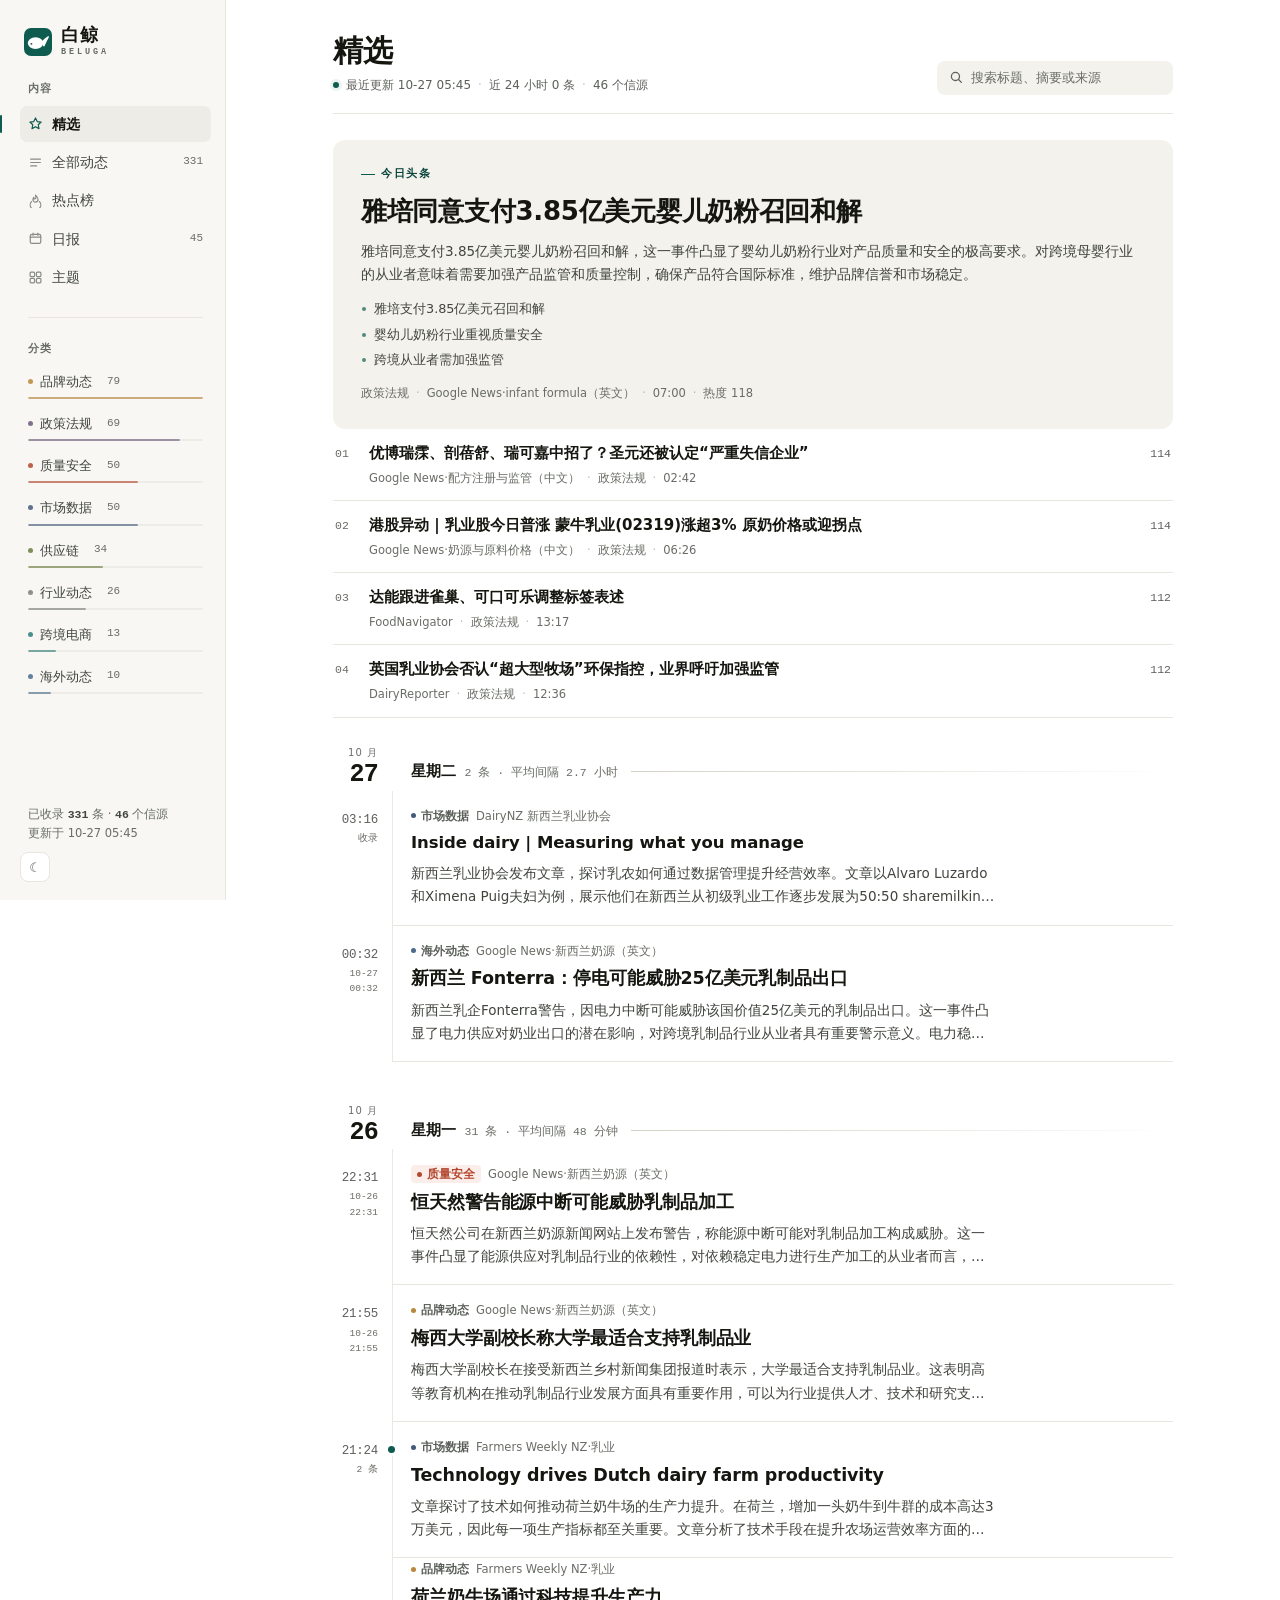
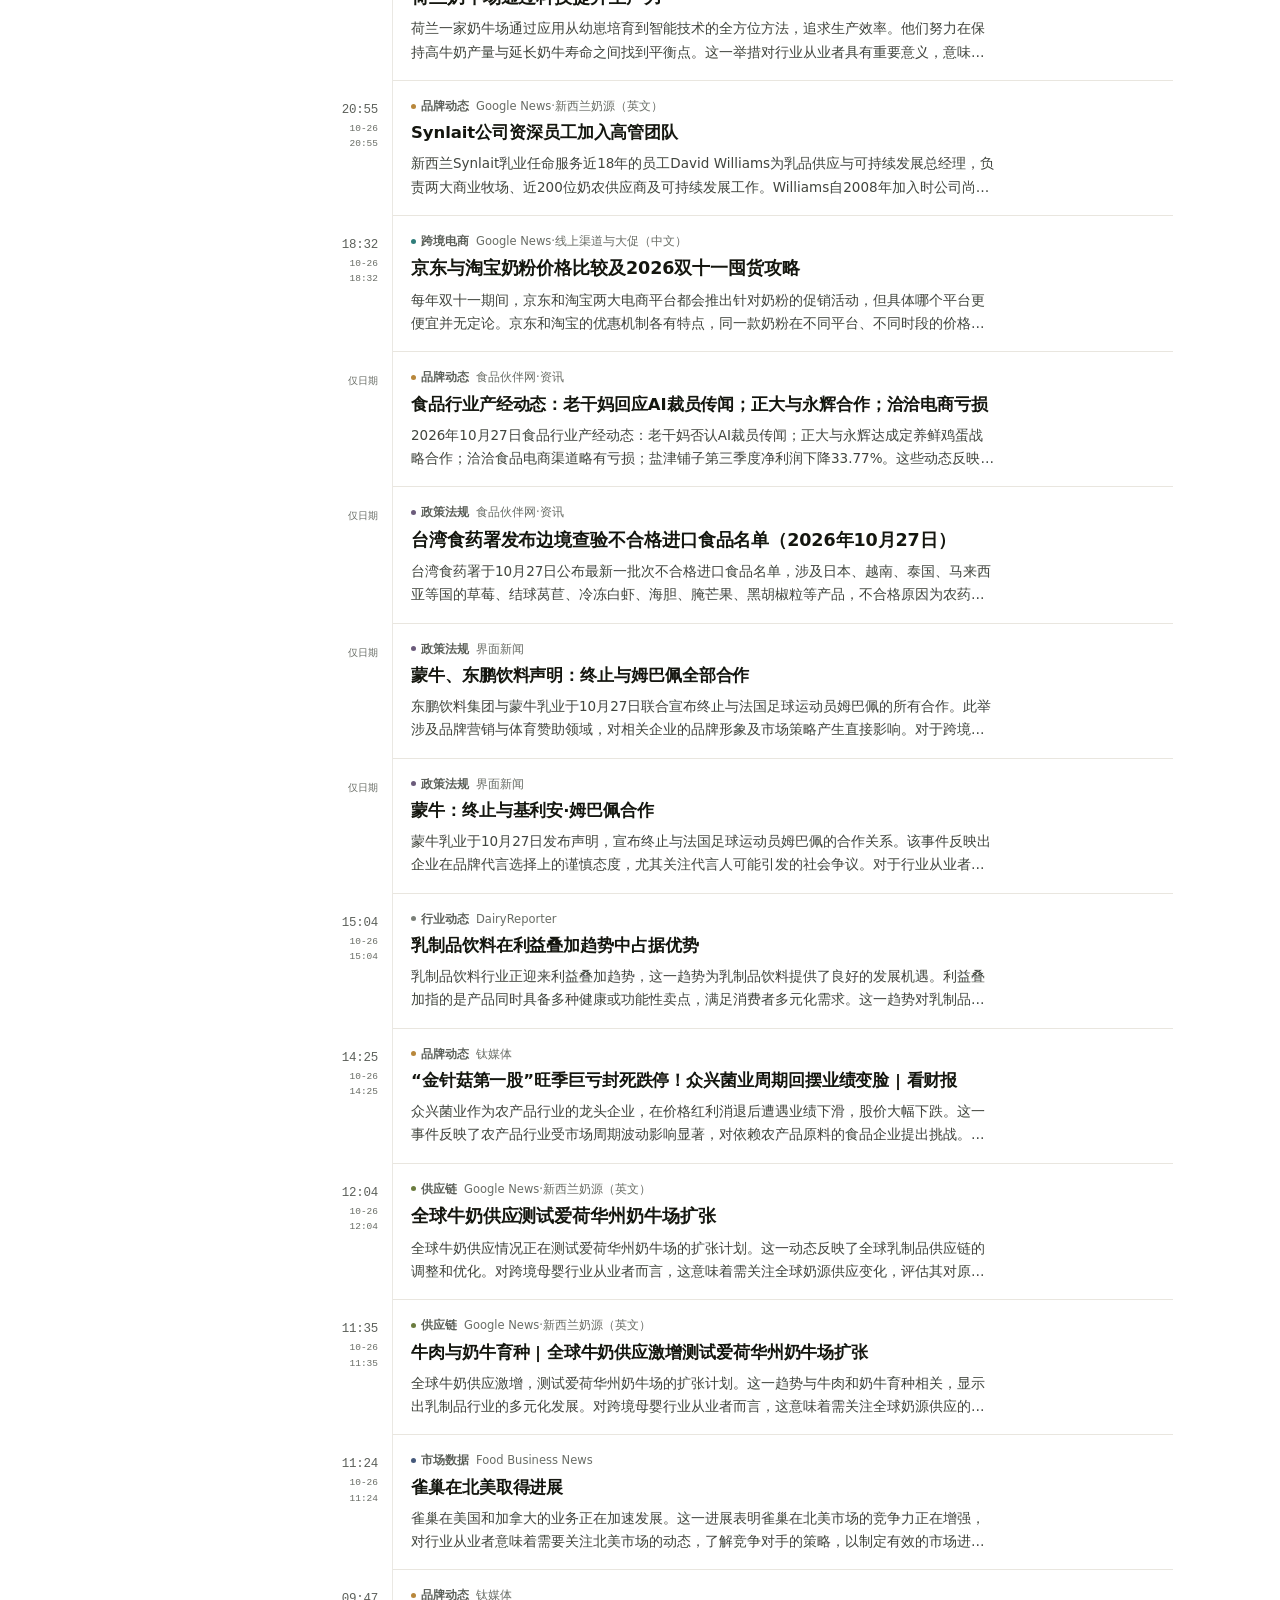
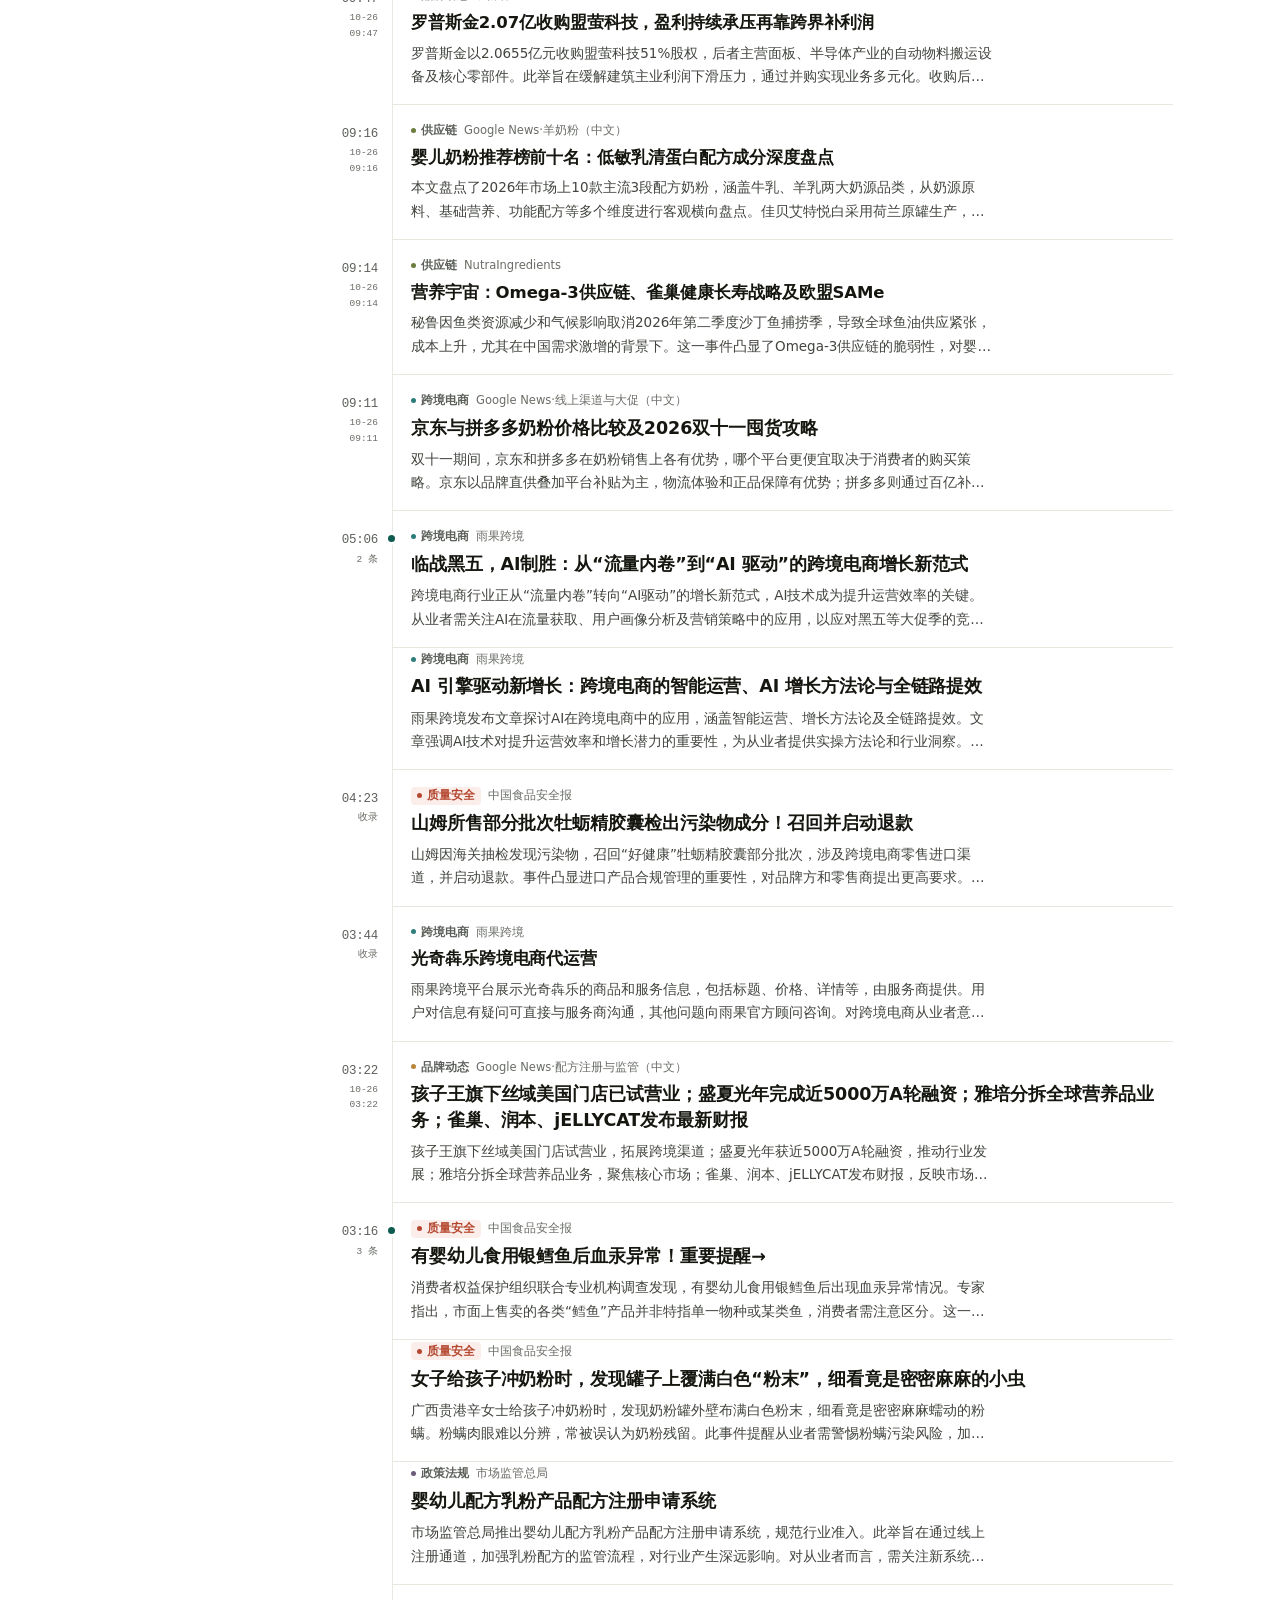
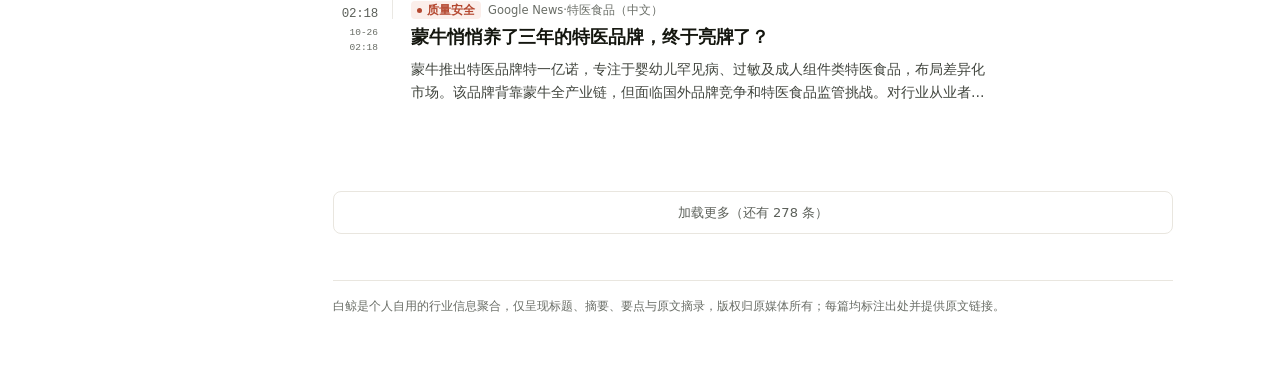
==== index.html @ d3603b11 "手机端搜索框收进右上角一枚放大镜 搜索是低频动作，常驻一整行要占掉首屏 46px。现在默认收起， 点放大镜展开并自动聚焦；再点一次收起，同时清空关键词和筛选结果， 避免"关了搜索框但列表还停在筛选里"" ====
<!DOCTYPE html>
<html lang="zh-CN">
<head>
<meta charset="utf-8">
<meta name="viewport" content="width=device-width, initial-scale=1">
<!-- 个人聚合站，不希望被搜索引擎收录 -->
<meta name="robots" content="noindex, nofollow">
<meta name="color-scheme" content="light dark">
<meta name="description" content="跨境母婴与婴幼儿配方奶粉的行业情报雷达：监管通告、品牌动态、质量召回、供应链与跨境电商政策，每 4 小时自动更新。">
<title>白鲸 · 跨境母婴奶粉情报</title>
<link rel="icon" href="assets/favicon.svg" type="image/svg+xml">
<script>
/* 深色模式必须在样式计算之前定下来。app.js 在 body 末尾才执行，
   放那里会让暗色用户每次刷新都先看一帧白屏。 */
try {
  if (localStorage.getItem("milkradar-theme") === "dark") {
    document.documentElement.dataset.theme = "dark";
  }
} catch (e) {}
</script>
<link rel="stylesheet" href="assets/style.css">
</head>
<body>

<div class="shell">

  <!-- ==================== 左侧竖栏 ==================== -->
  <aside class="rail" id="rail">
    <a class="brand" href="./">
      <img class="mark" src="assets/logo.svg" alt="" width="28" height="28">
      <span class="brand-text">
        <span class="brand-cn">白鲸</span>
        <span class="brand-en">BELUGA</span>
      </span>
      <span class="brand-sub">跨境母婴 · 奶粉情报</span>
    </a>

    <!-- 手机报头右侧的深浅色开关。桌面端靠侧栏底部那个 #theme-btn，
         这个按钮在宽屏下 display:none，只有 ≤860px 才出现。 -->
    <button class="icon-btn theme-float" type="button" data-theme-toggle aria-label="切换深浅色" title="切换深浅色">☾</button>

    <div class="rail-group">
      <div class="rail-label">内容</div>
      <button class="nav-item" type="button" data-view="pick">
        <svg viewBox="0 0 20 20" fill="none" stroke="currentColor" stroke-width="1.6" stroke-linejoin="round"><path d="M10 2.6 12.3 7.4l5.2.66-3.85 3.6.99 5.14L10 14.28l-4.64 2.52.99-5.14L2.5 8.06l5.2-.66Z"/></svg>
        精选
        <span class="n" id="n-pick"></span>
      </button>
      <button class="nav-item" type="button" data-view="all">
        <svg viewBox="0 0 20 20" fill="none" stroke="currentColor" stroke-width="1.6" stroke-linecap="round"><path d="M3.5 5.5h13M3.5 10h13M3.5 14.5h8"/></svg>
        全部动态
        <span class="n" id="n-all"></span>
      </button>
      <button class="nav-item" type="button" data-view="hot">
        <svg viewBox="0 0 20 20" fill="none" stroke="currentColor" stroke-width="1.6" stroke-linecap="round" stroke-linejoin="round"><path d="M10 2.8s3.4 3 3.4 6a3.4 3.4 0 0 1-6.8 0c0-1.2.5-2.2 1.1-3 0 1.4.7 2.2 1.5 2.2.9 0 1.4-.8 1.4-2 0-1.2-.6-2.4-.6-3.2Z"/><path d="M4.6 11.4a7 7 0 1 0 10.8 0"/></svg>
        热点榜
        <span class="n" id="n-hot"></span>
      </button>
      <button class="nav-item" type="button" data-view="daily">
        <svg viewBox="0 0 20 20" fill="none" stroke="currentColor" stroke-width="1.6" stroke-linecap="round" stroke-linejoin="round"><rect x="3" y="4.4" width="14" height="12.2" rx="2.2"/><path d="M3 8.2h14M6.8 2.9v2.9M13.2 2.9v2.9"/></svg>
        日报
        <span class="n" id="n-daily"></span>
      </button>
      <button class="nav-item" type="button" data-view="topics">
        <svg viewBox="0 0 20 20" fill="none" stroke="currentColor" stroke-width="1.6" stroke-linejoin="round"><rect x="2.8" y="2.8" width="6" height="6" rx="1.4"/><rect x="11.2" y="2.8" width="6" height="6" rx="1.4"/><rect x="2.8" y="11.2" width="6" height="6" rx="1.4"/><rect x="11.2" y="11.2" width="6" height="6" rx="1.4"/></svg>
        主题
        <span class="n" id="n-topics"></span>
      </button>
    </div>

    <div class="rail-sep"></div>

    <div class="rail-group">
      <div class="rail-label">分类</div>
      <div class="cat-list" id="cats"></div>
    </div>

    <div class="rail-foot">
      <div class="rail-stat" id="rail-stat"></div>
      <button class="icon-btn" id="theme-btn" type="button" data-theme-toggle aria-label="切换深浅色" title="切换深浅色">☾</button>
    </div>
  </aside>

  <!-- ==================== 内容区 ==================== -->
  <main class="main">
    <div class="inner">

      <!-- 第一层 · 状态：这一屏是什么时候的、有多少东西 -->
      <header class="hd">
        <div class="hd-main">
          <h1 class="h1" id="page-title">精选</h1>
          <p class="hd-s" id="live"></p>
        </div>
        <label class="searchbox">
          <svg viewBox="0 0 20 20" fill="none" stroke="currentColor" stroke-width="1.7" aria-hidden="true">
            <circle cx="8.6" cy="8.6" r="5.4"/><path d="M12.7 12.7 16.5 16.5" stroke-linecap="round"/>
          </svg>
          <input id="search" type="search" placeholder="搜索标题、摘要或来源" autocomplete="off" spellcheck="false" aria-label="搜索资讯">
        </label>
        <!-- 手机上搜索框默认收起，藏在这枚按钮后面：搜索是低频动作，
             常驻一整行会白白吃掉首屏四十多像素 -->
        <button class="search-mini" type="button" id="search-mini" aria-label="搜索" aria-expanded="false">
          <svg viewBox="0 0 20 20" fill="none" stroke="currentColor" stroke-width="1.7" aria-hidden="true">
            <circle cx="8.6" cy="8.6" r="5.4"/><path d="M12.7 12.7 16.5 16.5" stroke-linecap="round"/>
          </svg>
        </button>
      </header>

      <!-- 第二层 · 判断：一个头条 + 四条要闻（仅精选页） -->
      <div class="board" id="board" hidden></div>

      <!-- 第三层 · 记录：时间脊 + 条目 -->
      <div id="view" aria-live="polite"></div>

      <p id="status" class="status">正在读取数据…</p>
      <button id="more-btn" class="more-btn" type="button" hidden>加载更多</button>

      <footer class="site-footer">
        <p>白鲸是个人自用的行业信息聚合，仅呈现标题、摘要、要点与原文摘录，版权归原媒体所有；每篇均标注出处并提供原文链接。</p>
      </footer>

    </div>
  </main>
</div>

<script src="assets/feed-data.js"></script>
<script src="assets/app.js"></script>
</body>
</html>
---- assets/style.css ----
/* ============================================================
   白鲸 · BELUGA
   ------------------------------------------------------------
   版式：左侧固定竖栏 + 右侧内容区。内容区自上而下三层——
     状态层（更新时间 / 今日条数 / 信源）
     判断层（一个头条 + 四条要闻，仅精选页）
     记录层（时间脊 + 条目）
   取向：白纸底、无卡片边框、靠留白与字阶做层级，不用阴影堆装饰。
   时间不是装饰，是骨架：左侧 60px 是页边注（日期数字挂在上面，
   每条的时刻挂在每一行），轴心线只提示顺序，同一分钟涌进多条时
   才点一个实心节点——那个点是"事件"，不是圆点阵。
   ============================================================ */

:root {
  --bg: #ffffff;
  --rail: #f8f7f4;
  --surface: #ffffff;
  --surface-2: #f4f2ed;
  --surface-3: #eeece6;
  --ink: #14160f;
  --ink-2: #41453e;
  /* 次级文字也要过 WCAG AA 4.5:1。原来 --muted #83877f 在纸底上只有 3.27、
     --faint #a8aca4 只有 2.06，摘要和时间戳看着"发虚"，是真实的读不清，
     不只是审美问题。这里压深一档，最低 4.72（--faint 在 --surface-2 上）。 */
  --muted: #5c605a;   /* 5.73 : 1 on #f4f2ed */
  --faint: #696d66;   /* 4.72 : 1 on #f4f2ed */
  --line: #e9e6df;
  --line-strong: #d5d1c7;
  --accent: #0e5b4f;
  --accent-ink: #0a463d;
  --accent-soft: #eaf3f0;
  --flag: #b4472f;
  --flag-soft: #fbeeea;
  /* 主题插画的纸底色（与 assets/topic/*.svg 的底色一致），contain 留白靠它衔接 */
  --paper-figure: #f1e8db;

  /* 分类色板：同一明度、同一饱和度区间，逐个看有区分，铺开看是一套。
     用法是「圆点 + 极淡底」，不拿来做大面积填充，否则页面就花了。 */
  --c-brand: #b8873b;      /* 品牌动态 · 琥珀 */
  --c-market: #45597b;     /* 市场数据 · 靛蓝 */
  --c-safety: #b4472f;     /* 质量安全 · 砖红 */
  --c-supply: #6b7c3f;     /* 供应链 · 橄榄 */
  --c-cross: #2f7d7a;      /* 跨境电商 · 青瓷 */
  --c-policy: #6b5b7b;     /* 政策法规 · 紫灰 */
  --c-global: #4a6b8a;     /* 海外动态 · 蓝灰 */
  --c-industry: #7a7f78;   /* 行业动态 · 麻灰 */
  --gold: #b8873b;

  --radius: 12px;
  --radius-sm: 8px;
  --rail-w: 226px;
  /* 840 不是随手挑的：中文摘要 13.5px 时一行约 40 字，超过 40 字眼睛开始漂。
     902px 让每行到了 55 字，读三行就想跳。 */
  --content-w: 840px;
  /* 左侧页边注宽度。日期数字、时刻、轴心线都挂在这一栏里 */
  --gutter: 60px;
  --shadow-sm: 0 1px 2px rgba(20, 22, 15, .05);
  --shadow: 0 1px 2px rgba(20, 22, 15, .05), 0 10px 28px -20px rgba(20, 22, 15, .28);

  --font: "PingFang SC", "Hiragino Sans GB", "Noto Sans SC", "Source Han Sans SC",
    "Microsoft YaHei UI", "Microsoft YaHei", system-ui, -apple-system, "Segoe UI", sans-serif;
  --font-num: ui-monospace, "SF Mono", "JetBrains Mono", Menlo, Consolas, monospace;
}

[data-theme="dark"] {
  --bg: #111413;
  --rail: #141716;
  --surface: #191d1b;
  --surface-2: #1d2220;
  --surface-3: #262b29;
  --ink: #eceee9;
  --ink-2: #c2c6bf;
  --muted: #a3a89f;   /* 7.30 : 1 on #111413，暗底上要更亮才读得清 */
  --faint: #8b908a;   /* 5.44 : 1 on #111413 */
  --line: #2c322f;
  --line-strong: #3f4642;
  --accent: #4fd1b8;
  --accent-ink: #6fe0c9;
  --accent-soft: #16302c;
  --flag: #e0705a;
  --flag-soft: #2e1e1a;
  /* 暗色下统一提亮一档，保持同样的色相识别度 */
  --c-brand: #d9a75f;
  --c-market: #8fa3c2;
  --c-safety: #e0705a;
  --c-supply: #a3b46b;
  --c-cross: #5fb8b2;
  --c-policy: #a294b5;
  --c-global: #7f9cbb;
  --c-industry: #9aa098;
  --gold: #d9a75f;
  --shadow-sm: 0 1px 2px rgba(0, 0, 0, .5);
  --shadow: 0 1px 2px rgba(0, 0, 0, .5), 0 12px 32px -22px rgba(0, 0, 0, .9);
}

* { box-sizing: border-box; }
html { -webkit-text-size-adjust: 100%; scroll-behavior: smooth; }

body {
  margin: 0;
  background: var(--bg);
  color: var(--ink);
  font-family: var(--font);
  font-size: 14px;
  line-height: 1.62;
  -webkit-font-smoothing: antialiased;
}

a { color: inherit; text-decoration: none; }
img, svg { display: block; max-width: 100%; }
button { font: inherit; color: inherit; }
button[hidden], [hidden] { display: none !important; }

::selection { background: var(--accent-soft); }

/* ---------------------------------------------------------- 骨架：左栏 + 内容 */

.shell {
  display: grid;
  grid-template-columns: var(--rail-w) minmax(0, 1fr);
  min-height: 100vh;
}

/* ---------------------------------------------------------- 左栏 */

.rail {
  position: sticky;
  top: 0;
  height: 100vh;
  display: flex;
  flex-direction: column;
  gap: 20px;
  padding: 24px 14px 18px 20px;
  background: var(--rail);
  border-right: 1px solid var(--line);
  overflow-y: auto;
  overscroll-behavior: contain;
}

.rail::-webkit-scrollbar { width: 6px; }
.rail::-webkit-scrollbar-thumb { background: var(--line-strong); border-radius: 3px; }

.brand {
  display: flex;
  align-items: center;
  gap: 9px;
  padding: 2px 4px 2px;
}
.brand .mark { width: 28px; height: 28px; flex: none; }
.brand-text { display: flex; flex-direction: column; line-height: 1.1; min-width: 0; }
/* 中文名用字距 + 字重做区分度，英文名压到极小、字距拉到很大，
   两行一粗一细、一密一疏，比单纯放大字号更像一个标识 */
.brand-cn {
  font-size: 17.5px;
  font-weight: 800;
  letter-spacing: .055em;
  color: var(--ink);
}
.brand-en {
  margin-top: 3px;
  font-size: 8.5px;
  font-weight: 600;
  letter-spacing: .34em;
  text-transform: uppercase;
  color: var(--faint);
  font-family: var(--font-num);
}
/* 只在手机报头上出现的一行定位语，桌面侧栏太窄放不下 */
.brand-sub { display: none; }

.rail-group { display: flex; flex-direction: column; gap: 2px; }
.rail-label {
  font-size: 10.5px;
  letter-spacing: .14em;
  color: var(--faint);
  padding: 0 8px 7px;
  font-weight: 600;
  text-transform: uppercase;
}

/* 导航：选中态不再用"白底盒子 + 阴影"（那是在侧栏里又画了一张卡片），
   改成左侧 2px 主色条 + 文字加深 —— 它长在栏上，不是浮在栏上。 */
.nav-item {
  position: relative;
  display: flex;
  align-items: center;
  gap: 9px;
  padding: 7px 8px;
  border-radius: 7px;
  color: var(--ink-2);
  font-size: 13.8px;
  border: 0;
  cursor: pointer;
  background: none;
  text-align: left;
  width: 100%;
  transition: background .13s, color .13s;
}
.nav-item svg { width: 15px; height: 15px; flex: none; opacity: .6; }
.nav-item:hover { background: var(--surface-3); color: var(--ink); }
.nav-item[aria-current="true"] { background: var(--surface-3); color: var(--ink); font-weight: 600; }
.nav-item[aria-current="true"] svg { opacity: 1; color: var(--accent); }
.nav-item[aria-current="true"]::before {
  content: "";
  position: absolute;
  left: -20px;
  top: 9px;
  bottom: 9px;
  width: 2px;
  border-radius: 2px;
  background: var(--accent);
}
.nav-item .n {
  margin-left: auto;
  font-size: 11px;
  color: var(--faint);
  font-family: var(--font-num);
}

.rail-sep { height: 1px; background: var(--line); margin: 2px 8px; }

/* 分类：名字 + 计数 + 一条按占比伸缩的细条。
   八个数字没有共同量纲，读完不知道今天哪类变多；细条把同一个总数画了八次，
   扫一眼就能看出重心。 */
.cat-list { display: flex; flex-direction: column; gap: 3px; }
.cat-item {
  position: relative;
  display: grid;
  grid-template-columns: minmax(0, 1fr) auto;
  align-items: center;
  padding: 5px 8px 6px;
  border-radius: 6px;
  font-size: 13px;
  color: var(--ink-2);
  background: none;
  border: 0;
  cursor: pointer;
  text-align: left;
  width: 100%;
  transition: background .13s, color .13s;
}
.cat-item:hover { background: var(--surface-3); color: var(--ink); }
.cat-item[aria-current="true"] { color: var(--ink); font-weight: 600; background: var(--surface-2); }
.cat-item[aria-current="true"]::before {
  content: "";
  position: absolute;
  left: 0;
  top: 6px;
  bottom: 6px;
  width: 2px;
  border-radius: 2px;
  background: var(--dot, var(--accent));
}

.cat-row { display: flex; align-items: center; gap: 7px; min-width: 0; }
.cat-dot {
  width: 5px;
  height: 5px;
  border-radius: 50%;
  flex: none;
  background: var(--dot, var(--line-strong));
  opacity: .85;
}
.cat-item .n {
  font-size: 11px;
  color: var(--faint);
  font-family: var(--font-num);
  padding-left: 8px;
}
.cat-bar {
  grid-column: 1 / -1;
  height: 2px;
  margin-top: 5px;
  background: var(--surface-3);
  border-radius: 2px;
  overflow: hidden;
}
.cat-bar i {
  display: block;
  height: 100%;
  background: var(--dot, var(--accent));
  opacity: .62;
  border-radius: 2px;
}

/* 每个分类一个色：八条规则比在 JS 里写内联样式更好维护，
   也保证"同一个分类在主列表、侧栏、标签处永远是同一个颜色" */
.cat-item[data-tag="品牌动态"] { --dot: var(--c-brand); }
.cat-item[data-tag="市场数据"] { --dot: var(--c-market); }
.cat-item[data-tag="质量安全"] { --dot: var(--c-safety); }
.cat-item[data-tag="供应链"]   { --dot: var(--c-supply); }
.cat-item[data-tag="跨境电商"] { --dot: var(--c-cross); }
.cat-item[data-tag="政策法规"] { --dot: var(--c-policy); }
.cat-item[data-tag="海外动态"] { --dot: var(--c-global); }
.cat-item[data-tag="行业动态"] { --dot: var(--c-industry); }

.rail-foot { margin-top: auto; display: flex; flex-direction: column; gap: 8px; padding-top: 12px; }
.rail-stat {
  font-size: 11.5px;
  color: var(--faint);
  line-height: 1.7;
  padding: 0 8px;
}
.rail-stat b { color: var(--ink-2); font-weight: 600; font-family: var(--font-num); }

.icon-btn {
  width: 30px;
  height: 30px;
  display: grid;
  place-items: center;
  border-radius: 8px;
  border: 1px solid var(--line);
  background: var(--surface);
  color: var(--muted);
  cursor: pointer;
  font-size: 13px;
  line-height: 1;
}
.icon-btn:hover { color: var(--ink); border-color: var(--line-strong); }

/* ---------------------------------------------------------- 内容区 */

.main { min-width: 0; padding: 34px 44px 70px; }
.inner { max-width: var(--content-w); margin: 0 auto; }

/* ---------------------------------------------------------- 第一层 · 状态 */

.hd {
  display: flex;
  align-items: flex-end;
  gap: 20px;
  padding-bottom: 18px;
  border-bottom: 1px solid var(--line);
}
.hd-main { min-width: 0; }
.h1 { margin: 0; font-size: 30px; font-weight: 700; letter-spacing: -.01em; line-height: 1.15; }

/* 页头那行小字。原来这里是"跨境奶粉的每一次变动，都在这里"——
   一句口号占了最贵的位置，却没说任何事实。现在是三个可核对的数据。 */
.hd-s {
  margin: 7px 0 0;
  font-size: 12px;
  color: var(--muted);
  display: flex;
  align-items: center;
  gap: 7px;
  flex-wrap: wrap;
}
.hd-s .d { opacity: .4; }
.hd-s .warn { color: var(--flag); }
/* 这个点是"数据在走"，不是报警。用主色，红色留给真正需要警觉的数字 */
.live {
  width: 6px;
  height: 6px;
  border-radius: 50%;
  background: var(--accent);
  flex: none;
  box-shadow: 0 0 0 3px var(--accent-soft);
}

.searchbox {
  margin-left: auto;
  display: flex;
  align-items: center;
  gap: 7px;
  height: 34px;
  padding: 0 11px;
  width: 236px;
  background: var(--surface-2);
  border: 1px solid transparent;
  border-radius: 8px;
  color: var(--muted);
  flex: none;
}
.searchbox:focus-within { background: var(--surface); border-color: var(--line-strong); }
.searchbox svg { width: 15px; height: 15px; flex: none; }
.searchbox input {
  border: 0;
  outline: 0;
  background: none;
  color: var(--ink);
  font-size: 13px;
  width: 100%;
  min-width: 0;
  padding: 0;
}
.searchbox input::placeholder { color: var(--faint); }

/* 手机上用的搜索开关，桌面端常驻搜索框，这枚按钮不出现 */
.search-mini { display: none; }

/* ---------------------------------------------------------- 第二层 · 判断 */

.board { margin-top: 26px; }

/* 头条是纯排版：不配图。抓来的图里海报和栏目封面太多，一旦挑错，
   最显眼的位置就成了一块跟全站灰绿纸色打架的彩色牌子。
   没有图，标题就得自己扛住版面——所以它比下面所有标题都大一档。 */
.lead {
  background: var(--surface-2);
  border-radius: var(--radius);
  padding: 26px 28px;
}
/* 暗色下纸块和背景只差几个明度，全靠一条顶部内高光把它托起来，
   否则整块会像浮着的灰雾 */
[data-theme="dark"] .lead { box-shadow: inset 0 1px 0 rgba(255, 255, 255, .055); }
.lead-txt { min-width: 0; }

.kick {
  display: flex;
  align-items: center;
  gap: 6px;
  font-family: var(--font-num);
  font-size: 10.5px;
  letter-spacing: .16em;
  color: var(--accent-ink);
  font-weight: 600;
}
.kick::before { content: ""; width: 14px; height: 1px; background: var(--accent); }

.lead h2 {
  margin: 11px 0 0;
  font-size: 26px;
  line-height: 1.38;
  font-weight: 700;
  letter-spacing: -.01em;
}
.lead h2 a:hover { color: var(--accent-ink); }
.lead p { margin: 10px 0 0; font-size: 13.5px; line-height: 1.75; color: var(--ink-2); }
.lead ul {
  margin: 12px 0 0;
  padding: 0;
  list-style: none;
  display: flex;
  flex-direction: column;
  gap: 5px;
}
.lead li {
  position: relative;
  padding-left: 13px;
  font-size: 12.8px;
  line-height: 1.6;
  color: var(--ink-2);
}
.lead li::before {
  content: "";
  position: absolute;
  left: 1px;
  top: 8px;
  width: 4px;
  height: 4px;
  border-radius: 50%;
  background: var(--accent);
  opacity: .7;
}
.lead-f {
  margin-top: 14px;
  font-size: 11.5px;
  color: var(--faint);
  display: flex;
  gap: 7px;
  align-items: center;
  flex-wrap: wrap;
}
.lead-f .d { opacity: .45; }

/* 四条要闻：一行一条，带 01–04 编号。它们比记录层"重"，
   重的方式不是加框，是把字号、留白、行距拉开 */
.briefs { margin: 0; padding: 0; list-style: none; }
.br {
  display: flex;
  align-items: flex-start;
  gap: 14px;
  padding: 13px 2px;
  border-bottom: 1px solid var(--line);
}
.br-x { min-width: 0; flex: 1; }
.br .no {
  width: 20px;
  flex: none;
  font-family: var(--font-num);
  font-size: 11.5px;
  color: var(--faint);
  padding-top: 3px;
}
.br h3 { margin: 0; font-size: 15px; font-weight: 600; line-height: 1.5; }
.br h3 a:hover { color: var(--accent-ink); }
.br .bm {
  margin-top: 4px;
  font-size: 11.5px;
  color: var(--faint);
  display: flex;
  gap: 7px;
  align-items: center;
  flex-wrap: wrap;
}
.br .bm .d { opacity: .45; }
.br .ht {
  margin-left: auto;
  flex: none;
  font-family: var(--font-num);
  font-size: 11.5px;
  color: var(--muted);
  padding-top: 3px;
}

/* ---------------------------------------------------------- 第三层 · 记录 */

/* 章节头：日期数字挂在左侧页边注上。
   原来"10 月 26 日"整串在右边、左栏空着，才出现 74px 的错位；
   现在左栏从上到下没有空白，那 60px 就成了"悬挂缩进"，不再是对不齐。 */
.day {
  display: grid;
  grid-template-columns: var(--gutter) minmax(0, 1fr);
  align-items: end;
  margin: 44px 0 4px;
}
.day:first-child { margin-top: 30px; }

.day-n { text-align: right; padding-right: 15px; line-height: 1; }
.day-n em {
  display: block;
  font-style: normal;
  font-size: 10px;
  letter-spacing: .1em;
  color: var(--faint);
  margin-bottom: 4px;
}
.day-n b {
  font-family: var(--font-num);
  font-size: 25px;
  font-weight: 600;
  letter-spacing: -.03em;
}
.day-t { display: flex; align-items: baseline; gap: 9px; padding: 0 0 3px 18px; min-width: 0; }
.day-t b { font-size: 14.5px; font-weight: 700; letter-spacing: -.01em; }
.day-t span {
  font-size: 11.5px;
  color: var(--faint);
  font-family: var(--font-num);
  white-space: nowrap;
}
/* 细线从文字拉到版心右边缘，章节头才有"章"的感觉 */
.day-t::after {
  content: "";
  flex: 1;
  height: 1px;
  margin-left: 4px;
  align-self: center;
  background: linear-gradient(90deg, var(--line-strong), var(--line) 50%, transparent);
}

.it { display: grid; grid-template-columns: var(--gutter) minmax(0, 1fr); position: relative; }
/* 轴心线：一条 1px，只提示顺序。不画每行的空心圆点——
   300 条动态配 300 个点，每个点都没有语义，就只剩噪声 */
.it::before {
  content: "";
  position: absolute;
  left: calc(var(--gutter) - 1px);
  top: 0;
  bottom: 0;
  width: 1px;
  background: var(--line-strong);
  opacity: .5;
}
.it:last-child::before { bottom: auto; height: 34px; }

.it-t {
  position: relative;
  text-align: right;
  padding: 19px 15px 0 0;
  font-family: var(--font-num);
  font-size: 12.5px;
  color: var(--muted);
  font-variant-numeric: tabular-nums;
  letter-spacing: -.02em;
}
.it-t small { display: block; font-size: 9.5px; color: var(--faint); letter-spacing: 0; margin-top: 1px; }
/* 源只给日期、没有时刻：时间位写"仅日期"（小字灰调），不再印 "--:--"。
   读者看到横杠只会以为数据坏了，看到"仅日期"才明白是这家源本身如此。 */
.it-t-od {
  display: inline-block;
  font-size: 10px;
  letter-spacing: 0;
  color: var(--faint);
  white-space: nowrap;
}

/* 同一分钟 ≥2 条：脊上出现一个实心节点。
   它表示"这一刻涌进来一批"，是时间轴上唯一有情报价值的位置 */
.it--batch::after {
  content: "";
  position: absolute;
  left: calc(var(--gutter) - 5px);
  top: 24px;
  width: 7px;
  height: 7px;
  border-radius: 50%;
  background: var(--accent);
  box-shadow: 0 0 0 3px var(--bg);
}
/* 同一批的后继条目：时刻留空、行距收紧，读者自然读成"同一时刻的一组" */
.it--in .it-b { padding-top: 2px; }

.it-b { padding: 16px 0 16px 18px; border-bottom: 1px solid var(--line); }
.it:last-child .it-b { border-bottom: 0; }

.it-h { display: flex; align-items: flex-start; gap: 18px; }
.it-x { min-width: 0; flex: 1; }

.it-m {
  display: flex;
  align-items: center;
  gap: 7px;
  font-size: 11.5px;
  color: var(--faint);
  margin-bottom: 6px;
  min-width: 0;
}
.it-m .src { overflow: hidden; text-overflow: ellipsis; white-space: nowrap; }

.it h3 { margin: 0; font-size: 16.5px; font-weight: 600; line-height: 1.45; letter-spacing: -.005em; }
/* 无图行标题再大一档，让它不至于因为旁边没图而显得单薄 */
.it--txt h3 { font-size: 17.5px; }
.it:hover h3 a { color: var(--accent-ink); }

.it-s {
  margin: 7px 0 0;
  font-size: 13.5px;
  line-height: 1.72;
  color: var(--ink-2);
  max-width: 68ch;
  display: -webkit-box;
  -webkit-line-clamp: 2;
  -webkit-box-orient: vertical;
  overflow: hidden;
}

/* 分类标签：去掉底色，只留一个 5px 圆点 + 灰字。
   彩色元素一屏只允许出现这么多次，多了视线就被平均分配 */
.tag {
  display: inline-flex;
  align-items: center;
  gap: 5px;
  font-size: 11.5px;
  font-weight: 600;
  color: var(--muted);
  white-space: nowrap;
  flex: none;
}
.tag::before {
  content: "";
  width: 5px;
  height: 5px;
  border-radius: 50%;
  background: var(--c, var(--line-strong));
}
.tag[data-tag="品牌动态"] { --c: var(--c-brand); }
.tag[data-tag="市场数据"] { --c: var(--c-market); }
.tag[data-tag="质量安全"] { --c: var(--c-safety); }
.tag[data-tag="供应链"]   { --c: var(--c-supply); }
.tag[data-tag="跨境电商"] { --c: var(--c-cross); }
.tag[data-tag="政策法规"] { --c: var(--c-policy); }
.tag[data-tag="海外动态"] { --c: var(--c-global); }
.tag[data-tag="行业动态"] { --c: var(--c-industry); }

/* 全站只有"质量安全"保留底色。风险必须第一眼被看到，
   这一条不是审美选择，是功能 */
.tag[data-c="warn"] {
  background: var(--flag-soft);
  color: var(--flag);
  height: 18px;
  padding: 0 6px;
  border-radius: 4px;
}
.tag[data-c="warn"]::before { background: var(--flag); }

/* 缩略图 */
.thumb {
  width: 88px;
  height: 64px;
  flex: none;
  border-radius: 6px;
  overflow: hidden;
  background: var(--surface-2);
  outline: 1px solid rgba(20, 22, 15, .07);
}
.thumb img {
  width: 100%;
  height: 100%;
  object-fit: cover;
  filter: saturate(.86) contrast(1.02);
}
.thumb.is-broken { display: none; }

/* ---------------------------------------------------------- 渲染工具 / 延伸阅读卡 */
/* .card 只服务详情页的"延伸阅读"。列表侧已经不用它了——
   一屏 300 张带边框的卡片，排下来像一张网格纸，撑不出层级。 */

.card {
  position: relative;
  display: block;
  background: var(--surface);
  border: 1px solid var(--line);
  border-radius: var(--radius);
  padding: 13px 15px;
  transition: border-color .13s, box-shadow .13s;
}
.card:hover { border-color: var(--line-strong); box-shadow: var(--shadow); }

.card-body { display: flex; gap: 14px; align-items: flex-start; }
.card-main { min-width: 0; flex: 1; }

.card-top {
  display: flex;
  align-items: center;
  gap: 7px;
  margin-bottom: 5px;
  font-size: 11.5px;
  color: var(--muted);
  min-width: 0;
}
.card-tag {
  display: inline-flex;
  align-items: center;
  height: 18px;
  padding: 0 6px;
  border-radius: 5px;
  background: var(--accent-soft);
  color: var(--accent-ink);
  font-size: 11px;
  font-weight: 600;
  flex: none;
}

/* 详情页：主分类实色，辅分类描边。
   一条稿常同时挂"质量安全 + 政策法规"，两个都做淡底小字，读者分不出
   它到底归在哪个栏目；实色只给主分类，层级一眼就能看出来。 */
.card-tag.card-tag--main {
  background: var(--cat, var(--accent));
  color: #fff;
  border: 1px solid transparent;
}
.card-tag--main[data-tag="品牌动态"] { --cat: var(--c-brand); }
.card-tag--main[data-tag="市场数据"] { --cat: var(--c-market); }
.card-tag--main[data-tag="质量安全"] { --cat: var(--c-safety); }
.card-tag--main[data-tag="供应链"]   { --cat: var(--c-supply); }
.card-tag--main[data-tag="跨境电商"] { --cat: var(--c-cross); }
.card-tag--main[data-tag="政策法规"] { --cat: var(--c-policy); }
.card-tag--main[data-tag="海外动态"] { --cat: var(--c-global); }
.card-tag--main[data-tag="行业动态"] { --cat: var(--c-industry); }

.card-tag.card-tag--sub {
  background: transparent;
  color: var(--muted);
  border: 1px solid var(--line-strong);
  font-weight: 500;
}
.card-source { overflow: hidden; text-overflow: ellipsis; white-space: nowrap; }
.card-sep { opacity: .45; }

.card h2 { margin: 0; font-size: 15.5px; font-weight: 600; line-height: 1.5; letter-spacing: -.005em; }
.card:hover h2 { color: var(--accent-ink); }
.card-summary {
  margin: 6px 0 0;
  font-size: 13.4px;
  color: var(--ink-2);
  line-height: 1.62;
  display: -webkit-box;
  -webkit-line-clamp: 3;
  -webkit-box-orient: vertical;
  overflow: hidden;
}

/* 延伸阅读卡 hover 时左侧浮起一条分类色细线。
   :has 选中卡片自带的第一个标签，颜色自然跟着分类走 */
.card::before {
  content: "";
  position: absolute;
  left: -1px;
  top: 14px;
  bottom: 14px;
  width: 2px;
  border-radius: 2px;
  background: var(--accent);
  opacity: 0;
  transition: opacity .16s ease;
}
.card:hover::before { opacity: .55; }
.card:has(.card-tag[data-tag="品牌动态"])::before { background: var(--c-brand); }
.card:has(.card-tag[data-tag="市场数据"])::before { background: var(--c-market); }
.card:has(.card-tag[data-tag="质量安全"])::before { background: var(--c-safety); }
.card:has(.card-tag[data-tag="供应链"])::before   { background: var(--c-supply); }
.card:has(.card-tag[data-tag="跨境电商"])::before { background: var(--c-cross); }
.card:has(.card-tag[data-tag="政策法规"])::before { background: var(--c-policy); }
.card:has(.card-tag[data-tag="海外动态"])::before { background: var(--c-global); }
.card:has(.card-tag[data-tag="行业动态"])::before { background: var(--c-industry); }

/* ---------------------------------------------------------- 热点榜 */

.ranklist { display: flex; flex-direction: column; }
.rank-item {
  display: flex;
  align-items: flex-start;
  gap: 11px;
  padding: 11px 4px;
  border-bottom: 1px solid var(--line);
}
.rank-item:hover .rank-t { color: var(--accent-ink); }
.rank-n {
  width: 27px;
  flex: none;
  font-family: var(--font-num);
  font-size: 16px;
  line-height: 1.38;
  font-weight: 700;
  color: var(--faint);
  padding-top: 1px;
}
.rank-item:nth-child(-n+4) .rank-n { color: var(--flag); }
.rank-main { min-width: 0; flex: 1; }
.rank-t { font-size: 14.2px; font-weight: 500; line-height: 1.55; }
.rank-meta {
  margin-top: 3px;
  font-size: 11.5px;
  color: var(--faint);
  display: flex;
  gap: 7px;
  flex-wrap: wrap;
}
.rank-heat {
  width: 56px;
  flex: none;
  text-align: right;
  font-family: var(--font-num);
  font-size: 12px;
  color: var(--ink-2);
  /* 热度是 2~3 位数，等宽数字才能右对齐成一列 */
  font-variant-numeric: tabular-nums;
}

/* ---------------------------------------------------------- 日报 */

.daily {
  border: 1px solid var(--line);
  border-radius: var(--radius);
  background: var(--surface);
  margin-bottom: 16px;
  overflow: hidden;
}
.daily-head {
  display: flex;
  align-items: center;
  gap: 10px;
  padding: 14px 16px 12px;
  border-bottom: 1px solid var(--line);
}
.daily-date { font-size: 16px; font-weight: 700; }
.daily-week { font-size: 12px; color: var(--faint); }
.daily-cnt { margin-left: auto; font-size: 12px; color: var(--muted); font-family: var(--font-num); }
.daily-body { padding: 13px 16px 16px; }
.daily-kw { display: flex; flex-wrap: wrap; gap: 6px; margin-bottom: 12px; }
.kw {
  font-size: 12px;
  padding: 3px 8px;
  border-radius: 6px;
  background: var(--surface-2);
  color: var(--ink-2);
}
.kw b { color: var(--accent-ink); font-family: var(--font-num); font-weight: 600; margin-left: 4px; }
.daily-cat { display: flex; gap: 12px; flex-wrap: wrap; margin-bottom: 12px; font-size: 12.5px; color: var(--muted); }
.daily-cat span b { color: var(--ink); font-family: var(--font-num); }
.daily-list { margin: 0; padding: 0; list-style: none; display: flex; flex-direction: column; gap: 7px; }
.daily-list li { display: flex; gap: 8px; font-size: 13.4px; line-height: 1.55; }
.daily-list li .at {
  flex: none;
  font-family: var(--font-num);
  font-size: 11.5px;
  color: var(--faint);
  padding-top: 2px;
}
.daily-list li a:hover { color: var(--accent); }
.daily-more { margin-top: 11px; font-size: 12.5px; }
.daily-more a { color: var(--muted); }
.daily-more a:hover { color: var(--accent); }

/* 日报里的分类分布：用分类色标记，比一排灰色文字更容易扫读 */
.daily-cat span[data-tag] { position: relative; padding-left: 9px; }
.daily-cat span[data-tag]::before {
  content: "";
  position: absolute;
  left: 0;
  top: 50%;
  transform: translateY(-50%);
  width: 4px;
  height: 4px;
  border-radius: 50%;
  background: var(--dot, var(--line-strong));
}
.daily-cat span[data-tag="品牌动态"] { --dot: var(--c-brand); }
.daily-cat span[data-tag="市场数据"] { --dot: var(--c-market); }
.daily-cat span[data-tag="质量安全"] { --dot: var(--c-safety); }
.daily-cat span[data-tag="供应链"]   { --dot: var(--c-supply); }
.daily-cat span[data-tag="跨境电商"] { --dot: var(--c-cross); }
.daily-cat span[data-tag="政策法规"] { --dot: var(--c-policy); }
.daily-cat span[data-tag="海外动态"] { --dot: var(--c-global); }
.daily-cat span[data-tag="行业动态"] { --dot: var(--c-industry); }

/* ---------------------------------------------------------- 主题网格 */

.topic-grid {
  display: grid;
  grid-template-columns: repeat(auto-fill, minmax(268px, 1fr));
  gap: 13px;
}
.topic {
  border: 1px solid var(--line);
  border-radius: var(--radius);
  background: var(--surface);
  padding: 14px 15px;
  display: flex;
  flex-direction: column;
  gap: 9px;
  transition: border-color .13s, box-shadow .13s;
}
.topic:hover { border-color: var(--line-strong); box-shadow: var(--shadow); }
.topic-head { display: flex; align-items: baseline; gap: 8px; }
.topic-name { font-size: 15px; font-weight: 700; }
.topic-n { font-size: 11.5px; color: var(--faint); font-family: var(--font-num); }
.topic-go { margin-left: auto; font-size: 11.5px; color: var(--muted); }
.topic ul { margin: 0; padding: 0; list-style: none; display: flex; flex-direction: column; gap: 6px; }
.topic li { font-size: 12.9px; color: var(--ink-2); line-height: 1.5; display: flex; gap: 6px; }
.topic li::before { content: "·"; color: var(--faint); flex: none; }
.topic li:hover { color: var(--ink); }
.topic .topic-desc { font-size: 12px; color: var(--faint); line-height: 1.5; }

/* ---------------------------------------------------------- 状态 / 页脚 */

.status { color: var(--muted); font-size: 12.5px; padding: 18px 0; text-align: center; }
.status code {
  background: var(--surface-2);
  padding: 1px 5px;
  border-radius: 4px;
  font-family: var(--font-num);
  font-size: 12px;
}

.skeleton {
  height: 92px;
  border-radius: var(--radius-sm);
  background: linear-gradient(90deg, var(--surface-2) 25%, var(--surface-3) 37%, var(--surface-2) 63%);
  background-size: 400% 100%;
  animation: shimmer 1.3s ease infinite;
  margin-bottom: 10px;
}
@keyframes shimmer {
  0% { background-position: 100% 50%; }
  100% { background-position: 0 50%; }
}

.more-btn[hidden] { display: none; }
.more-btn {
  display: block;
  width: 100%;
  margin: 22px 0 6px;
  padding: 10px;
  border: 1px solid var(--line);
  border-radius: 8px;
  background: var(--surface);
  color: var(--muted);
  font-size: 13px;
  cursor: pointer;
}
.more-btn:hover { border-color: var(--line-strong); color: var(--ink); }

.site-footer {
  margin-top: 46px;
  padding-top: 16px;
  border-top: 1px solid var(--line);
  color: var(--faint);
  font-size: 11.5px;
  line-height: 1.7;
}
.site-footer p { margin: 0 0 5px; }

/* ---------------------------------------------------------- 详情页 */

.back {
  display: inline-flex;
  align-items: center;
  gap: 5px;
  font-size: 12.8px;
  color: var(--muted);
  margin-bottom: 16px;
}
.back:hover { color: var(--accent); }

.article { max-width: 728px; }
.article-meta {
  display: flex;
  align-items: center;
  gap: 8px;
  font-size: 12px;
  color: var(--muted);
  flex-wrap: wrap;
  margin-bottom: 11px;
}
.article h1 {
  margin: 0;
  font-size: clamp(23px, 3.1vw, 31px);
  line-height: 1.36;
  letter-spacing: -.015em;
  font-weight: 700;
}
.article-title-en {
  margin: 9px 0 0;
  font-size: 13px;
  color: var(--muted);
  line-height: 1.5;
}

.hero-img {
  margin: 18px 0 0;
  border-radius: var(--radius);
  overflow: hidden;
  border: 1px solid var(--line);
  background: var(--surface-2);
}
.hero-img img { width: 100%; max-height: 380px; object-fit: cover; }
.hero-img figcaption { padding: 7px 10px; font-size: 11.5px; color: var(--faint); border-top: 1px solid var(--line); }

/* 分隔线向右渐隐，比一根等号似的实线更像排版线 */
.rule {
  height: 1px;
  margin: 22px 0;
  background: linear-gradient(90deg, var(--line-strong), var(--line) 42%, transparent);
}

.section-label {
  font-size: 11.5px;
  letter-spacing: .11em;
  color: var(--faint);
  font-weight: 700;
  margin-bottom: 9px;
}

/* 详情页区块之间加一道"实分隔"：原来只靠 .section-label 上的 margin-top，
   长页里 AI 速览、原文摘录、事件脉络、原文信息四块黏在一起，
   滚动时看不出这是一段新内容。用一根细线 + 更大的上间距划开，
   不动字号字重，读起来还是同一篇文章。 */
.article > section + section { margin-top: 30px; }
.article > section + section::before {
  content: "";
  display: block;
  height: 1px;
  background: var(--line);
  margin: 0 0 22px;
}
/* 上面那条分隔已经负责间距，清掉各区块内联的 margin-top */
.article > section + section > .section-label[style] { margin-top: 0 !important; }

.ai-box {
  font-size: 15px;
  line-height: 1.78;
  color: var(--ink);
  background: var(--accent-soft);
  border-left: 3px solid var(--accent);
  border-radius: 0 10px 10px 0;
  padding: 14px 16px;
  /* 中文正文的习惯：首行空两格。不缩进时首行与盒子左边框齐平，
     整段像一段被切出来的引文，读起来更吃力。 */
  text-indent: 2em;
}
.ai-points { margin: 12px 0 0; padding: 0; list-style: none; display: flex; flex-direction: column; gap: 7px; }
.ai-points li {
  font-size: 14px;
  line-height: 1.6;
  color: var(--ink-2);
  padding-left: 17px;
  position: relative;
}
.ai-points li::before {
  content: "";
  position: absolute;
  left: 3px;
  top: 9px;
  width: 5px;
  height: 5px;
  border-radius: 50%;
  border: 1.5px solid var(--accent);
}

/* 正文：中文长文最怕"糊成一片"。行距 1.88、段距跟着字号走（em 而不是 px），
   这样换字号不会把节奏打乱；字距加一点点，中文小块字才不挤。 */
.body-text { font-size: 15.5px; line-height: 1.88; color: var(--ink-2); letter-spacing: .012em; }
.body-text p { margin: 0 0 1.08em; text-indent: 2em; }
/* 第一段是"读不读下去"的分水岭：提一档字号、颜色压到正文色，
   后面段落维持原样，形成落差但不靠加粗（中文加粗容易糊） */
.body-text p:first-child { color: var(--ink); font-size: 16.4px; line-height: 1.82; }
.body-note { margin: 14px 0 0; font-size: 12px; color: var(--faint); line-height: 1.6; }

.origin {
  display: flex;
  align-items: center;
  gap: 14px;
  padding: 14px 16px;
  border: 1px solid var(--line);
  border-radius: var(--radius);
  background: var(--surface-2);
}
.origin-text { font-size: 12.4px; color: var(--muted); line-height: 1.6; }
.btn-primary {
  flex: none;
  margin-left: auto;
  display: inline-flex;
  align-items: center;
  gap: 5px;
  height: 34px;
  padding: 0 15px;
  border-radius: 8px;
  background: var(--accent);
  color: #fff;
  font-size: 13px;
  font-weight: 600;
  white-space: nowrap;
}
.btn-primary:hover { background: var(--accent-ink); }
[data-theme="dark"] .btn-primary { color: #07120f; }

/* 原文信息表 */
.facts {
  display: grid;
  grid-template-columns: repeat(auto-fit, minmax(150px, 1fr));
  gap: 1px;
  background: var(--line);
  border: 1px solid var(--line);
  border-radius: 10px;
  overflow: hidden;
}
.fact { background: var(--surface); padding: 10px 12px; }
.fact dt { font-size: 11px; color: var(--faint); margin-bottom: 2px; }
.fact dd { margin: 0; font-size: 12.8px; color: var(--ink-2); }

/* 延伸阅读 */
.extend { margin-top: 30px; }
.extend-list { display: flex; flex-direction: column; }
.extend-item {
  display: flex;
  gap: 10px;
  padding: 9px 0;
  border-bottom: 1px solid var(--line);
  font-size: 13.6px;
  line-height: 1.5;
}
.extend-item:hover { color: var(--accent-ink); }
.extend-item .x-src {
  flex: none;
  width: 76px;
  font-size: 11.5px;
  color: var(--faint);
  overflow: hidden;
  text-overflow: ellipsis;
  white-space: nowrap;
}
.extend-item .x-t { min-width: 0; flex: 1; }
.extend-item .x-t small { display: block; color: var(--faint); font-size: 11.5px; margin-top: 2px; }

/* 详情页：AI 归纳标注 / 事件脉络 */

.label-tag {
  display: inline-block;
  margin-left: 8px;
  padding: 1px 7px;
  border-radius: 999px;
  font-size: 10.5px;
  font-weight: 700;
  letter-spacing: .04em;
  color: var(--accent-ink);
  background: var(--accent-soft);
  vertical-align: 1px;
}

.label-hint {
  margin-left: 8px;
  font-size: 11px;
  font-weight: 500;
  letter-spacing: 0;
  color: var(--faint);
}

/* 原文抓不到时的说明：不是报错，是"这条只能给你这些"，语气要平 */
.body-note--muted {
  margin-top: 12px;
  padding: 12px 15px;
  border-left: 2px solid var(--line-strong);
  border-radius: 0 var(--radius-sm) var(--radius-sm) 0;
  background: var(--surface-2);
  color: var(--muted);
  line-height: 1.7;
}

.timeline-list {
  list-style: none;
  margin: 0;
  padding: 0 0 0 4px;
  border-left: 1px solid var(--line);
}

.tl-item {
  position: relative;
  display: grid;
  grid-template-columns: 64px minmax(0, 1fr);
  gap: 1px 12px;
  padding: 9px 0 9px 16px;
}

.tl-item::before {
  content: "";
  position: absolute;
  left: -3.5px;
  top: 15px;
  width: 6px;
  height: 6px;
  border-radius: 50%;
  background: var(--line-strong);
}

.tl-date {
  padding-top: 2px;
  font-size: 11.5px;
  color: var(--faint);
  font-variant-numeric: tabular-nums;
}

.tl-title {
  font-size: 14px;
  line-height: 1.55;
  color: var(--ink-2);
  text-decoration: none;
}

.tl-title:hover { color: var(--accent); }

.tl-src {
  grid-column: 2;
  font-size: 11.5px;
  color: var(--faint);
}

/* 分类主题插画（矢量示意图，非原文配图）
   统一 960×612（1.569:1），线宽用 non-scaling-stroke 锁在 1.5 CSS 像素，
   所以缩到列表缩略图里线依然是一条实线，不会被压没。
   详情页大图按原始比例整体铺，不做任何裁切。 */
.thumb--topic { background: var(--paper-figure); }
.hero-img--topic { background: var(--paper-figure); }
.hero-img--topic img {
  width: 100%;
  height: auto;
  max-height: none;
  aspect-ratio: 960 / 612;
  object-fit: contain;
  opacity: .98;
}

/* 暗色：米白底会变成一块亮斑。不用遮罩压黑（会糊成一片灰），
   而是反相 + 转回色相，把"纸白 + 墨线"直接换成"夜纸 + 浅线"，金线还能留住 */
[data-theme="dark"] .hero-img--topic,
[data-theme="dark"] .thumb--topic { background: #221f1a; }
[data-theme="dark"] .hero-img--topic img,
[data-theme="dark"] .thumb--topic img {
  filter: invert(.92) hue-rotate(180deg) saturate(.7) brightness(.95);
  opacity: .92;
}

/* 卡通位图不能反相——整张会变成负片。暗色下压暗压饱和，保留原配色，
   但要压够，否则米白底在深色页里就是一块亮斑 */
[data-theme="dark"] .thumb--topic img.is-art,
[data-theme="dark"] .thumb img {
  filter: brightness(.6) saturate(.8);
  opacity: .95;
}
[data-theme="dark"] .thumb { outline-color: rgba(255, 255, 255, .08); }

/* ---------------------------------------------------------- 旧结构残留清理 */

/* 上一版的热点榜用 .hotbox / .hot-row / .hot-heat / .srcbadge 这套类名，
   新版已经不再输出。但如果浏览器里还缓存着旧 app.js（或者有人从快照
   打开旧页面），这些节点会因为类名失效而塌成一串内联元素，其中最明显
   的是 .srcbadge —— 它的底色是 JS 内联写上去的，于是页面上出现几个
   带底色的实心小方块，看起来就是"绿色小字/绿块"。这里直接压掉。 */
.hotbox,
.hot-row,
.hot-rank,
.hot-heat,
.hot-tags,
.hot-heat small,
.srcbadge { display: none !important; }

/* ---------------------------------------------------------- 手机 */

@media (max-width: 1000px) {
  .main { padding: 24px 28px 64px; }
  .lead { grid-template-columns: minmax(0, 1fr) 210px; }
}

@media (max-width: 860px) {
  :root { --rail-w: 0px; --gutter: 46px; }

  .shell { grid-template-columns: minmax(0, 1fr); }

  /* 侧栏收成顶部报头。三段竖排：报头 / 导航 / 分类，各占一整行。
     原来报头挤在导航同一行里，375px 下"主题"那格被切掉半截，
     而且站名被压到 15px，完全不像一个报头。 */
  .rail {
    position: sticky;
    top: 0;
    z-index: 40;
    height: auto;
    max-height: none;
    flex-direction: column;
    align-items: stretch;
    gap: 7px;
    padding: 8px 14px 9px;
    border-right: 0;
    border-bottom: 1px solid var(--line);
    background: var(--rail);
    overflow: visible;
  }

  /* 报头：logo 30px + 站名 18px/800 + 英文名，右侧挂一行定位语。
     整块是 <a href="./">，点哪儿都能回首页，高度 42px 够拇指点。 */
  .brand {
    width: 100%;
    gap: 11px;
    min-height: 42px;
    padding: 0 46px 8px 0;
    border-right: 0;
    border-bottom: 1px solid var(--line);
    -webkit-tap-highlight-color: transparent;
  }
  .brand .mark { width: 30px; height: 30px; }
  .brand-cn { font-size: 18px; letter-spacing: .06em; }
  .brand-sub {
    display: block;
    margin-left: auto;
    font-size: 10.5px;
    letter-spacing: .04em;
    color: var(--faint);
    white-space: nowrap;
  }

  /* 两组导航各占一整行，横向滑动，不挤在同一排里 */
  .rail-group { flex-direction: row; gap: 4px; width: 100%; overflow-x: auto; scrollbar-width: none; }
  .rail-group::-webkit-scrollbar { display: none; }
  .rail-label, .rail-sep, .rail-foot { display: none; }
  .cat-list { flex-direction: row; gap: 4px; }

  .nav-item {
    width: auto;
    flex: none;
    white-space: nowrap;
    padding: 7px 11px;
    font-size: 13px;
    border-radius: 6px;
  }
  /* 手机上去掉图标、只留文字：五个栏目加起来比 375px 只多一点点，
     去掉 5 个 14px 图标正好全部装下，不用横滑，也不会把"主题"切半截 */
  .nav-item svg { display: none; }
  .nav-item .n { display: none; }
  /* 桌面用左侧竖条表示"当前在哪一屏"，手机上竖条被隐藏了，
     改成底色——否则四个按钮长得一模一样，看不出当前视图 */
  .nav-item[aria-current="true"] {
    background: var(--accent-soft);
    color: var(--accent-ink);
    font-weight: 600;
  }
  .nav-item[aria-current="true"]::before { display: none; }

  .cat-item {
    display: flex;
    width: auto;
    flex: none;
    white-space: nowrap;
    padding: 5px 10px;
    font-size: 12.6px;
    border-radius: 6px;
    background: var(--surface-3);
  }
  .cat-dot, .cat-bar, .cat-item .n { display: none; }
  .cat-item[aria-current="true"] { background: var(--accent-soft); color: var(--accent-ink); }
  .cat-item[aria-current="true"]::before { display: none; }

  /* 横滑到边缘时右侧被硬切，看着像"少了几个栏目"。导航和分类两行都要渐隐，
     否则读者不知道右边还有内容 */
  .rail-group:first-of-type,
  .cat-list {
    padding-right: 24px;
    -webkit-mask-image: linear-gradient(90deg, #000 0, #000 calc(100% - 28px), transparent 100%);
    mask-image: linear-gradient(90deg, #000 0, #000 calc(100% - 28px), transparent 100%);
  }

  .main { padding: 20px 18px 56px; }

  .hd { position: relative; flex-wrap: wrap; align-items: flex-start; gap: 12px; padding-bottom: 12px; }
  .h1 { font-size: 21px; padding-right: 44px; }

  /* 搜索框默认收起，只留右上角一枚放大镜。
     展开时它自己占一整行回来，标题和状态行不用让位。 */
  .search-mini {
    display: inline-flex;
    align-items: center;
    justify-content: center;
    position: absolute;
    top: 0;
    right: 0;
    width: 34px;
    height: 34px;
    padding: 0;
    border: 1px solid var(--line-strong);
    border-radius: 8px;
    background: transparent;
    color: var(--muted);
    -webkit-tap-highlight-color: transparent;
  }
  .search-mini svg { width: 16px; height: 16px; }
  .search-mini:active { transform: scale(.94); }
  .hd.is-searching .search-mini { color: var(--ink); border-color: var(--accent); }

  .searchbox { display: none; width: 100%; margin-left: 0; }
  .hd.is-searching .searchbox { display: flex; }

  .lead { padding: 18px 16px; }
  .lead h2 { font-size: 20px; }
  .lead p { font-size: 13px; }

  .br { gap: 10px; padding: 12px 0; }
  .br h3 { font-size: 14.2px; }
  .br .ht { display: none; }

  .day-n b { font-size: 21px; }
  .day-n em { font-size: 9.5px; }
  .day-t { padding-left: 14px; gap: 7px; }
  .day-t b { font-size: 13.5px; }
  .day-t span { font-size: 10.5px; }

  .it-t { font-size: 11.5px; padding: 19px 11px 0 0; }
  .it-t small { display: none; }
  .it-b { padding: 15px 0 15px 14px; }
  .it h3 { font-size: 15.4px; line-height: 1.56; }
  .it--txt h3 { font-size: 16.2px; }
  .it-s { font-size: 13.4px; line-height: 1.74; margin-top: 6px; }
  .it-h { gap: 13px; }
  .thumb { width: 70px; height: 56px; }
  .it--batch::after { left: calc(var(--gutter) - 5px); }

  .origin { flex-direction: column; align-items: stretch; gap: 11px; }
  .origin .btn-primary { margin-left: 0; justify-content: center; }

  /* 手机是主阅读场景。中文正文 16px / 行距 1.95 / 段距 1.2em，
     比桌面更松——窄屏一行只有二十来个字，行距一紧整段就糊成灰块。
     标题也放到 25px，进正文前先有一个明确的"停顿"。 */
  .article h1 { font-size: 25px; line-height: 1.42; letter-spacing: -.01em; }
  .article-title-en { font-size: 12.5px; line-height: 1.6; margin-top: 10px; }

  .body-text { font-size: 16px; line-height: 1.95; letter-spacing: .015em; }
  .body-text p { margin-bottom: 1.2em; }
  .body-text p:first-child { font-size: 16.8px; line-height: 1.9; }

  .ai-box { font-size: 15px; line-height: 1.85; padding: 15px 16px; }
  .ai-points { gap: 10px; margin-top: 13px; }
  .ai-points li { font-size: 14.4px; line-height: 1.72; }
  .body-note { font-size: 12.4px; line-height: 1.7; }

  /* 区块之间的实分隔在手机上拉开一点，滚动时才看得出换了章节 */
  .article > section + section { margin-top: 34px; }
  .article > section + section::before { margin-bottom: 24px; }
  .section-label { margin-bottom: 11px; }
  .hero-img img { max-height: 220px; }

  /* 原文信息表在窄屏改成两列，四列会挤成一团 */
  .facts { grid-template-columns: repeat(2, minmax(0, 1fr)) !important; }
}

@media (max-width: 640px) {
  .tl-item { grid-template-columns: 1fr; gap: 3px; }
  .tl-date { padding-top: 0; }
  .tl-src { grid-column: 1; }
}

/* 打印：只要正文 */
@media print {
  .rail, .briefs, .thumb, .origin, .more-btn, .searchbox { display: none !important; }
  .shell { display: block; }
  body { font-size: 12pt; }
}

/* ============================================================
   窄屏深浅色开关
   ------------------------------------------------------------
   原来挂在右下角当悬浮球，滚动时会压在摘要和缩略图上。
   现在收进手机报头的右上角：和报头同一行，位置固定、不遮内容，
   而且和"点站名回首页"分处两端，误触概率更低。
   ============================================================ */
.theme-float { display: none; }

@media (max-width: 860px) {
  .theme-float {
    display: grid;
    place-items: center;
    position: absolute;
    top: 12px;
    right: 14px;
    width: 32px;
    height: 32px;
    border-radius: 8px;
    background: transparent;
    color: var(--muted);
    border: 1px solid var(--line-strong);
    font-size: 14px;
    line-height: 1;
    -webkit-tap-highlight-color: transparent;
  }
  .theme-float:active { transform: scale(.94); }
}
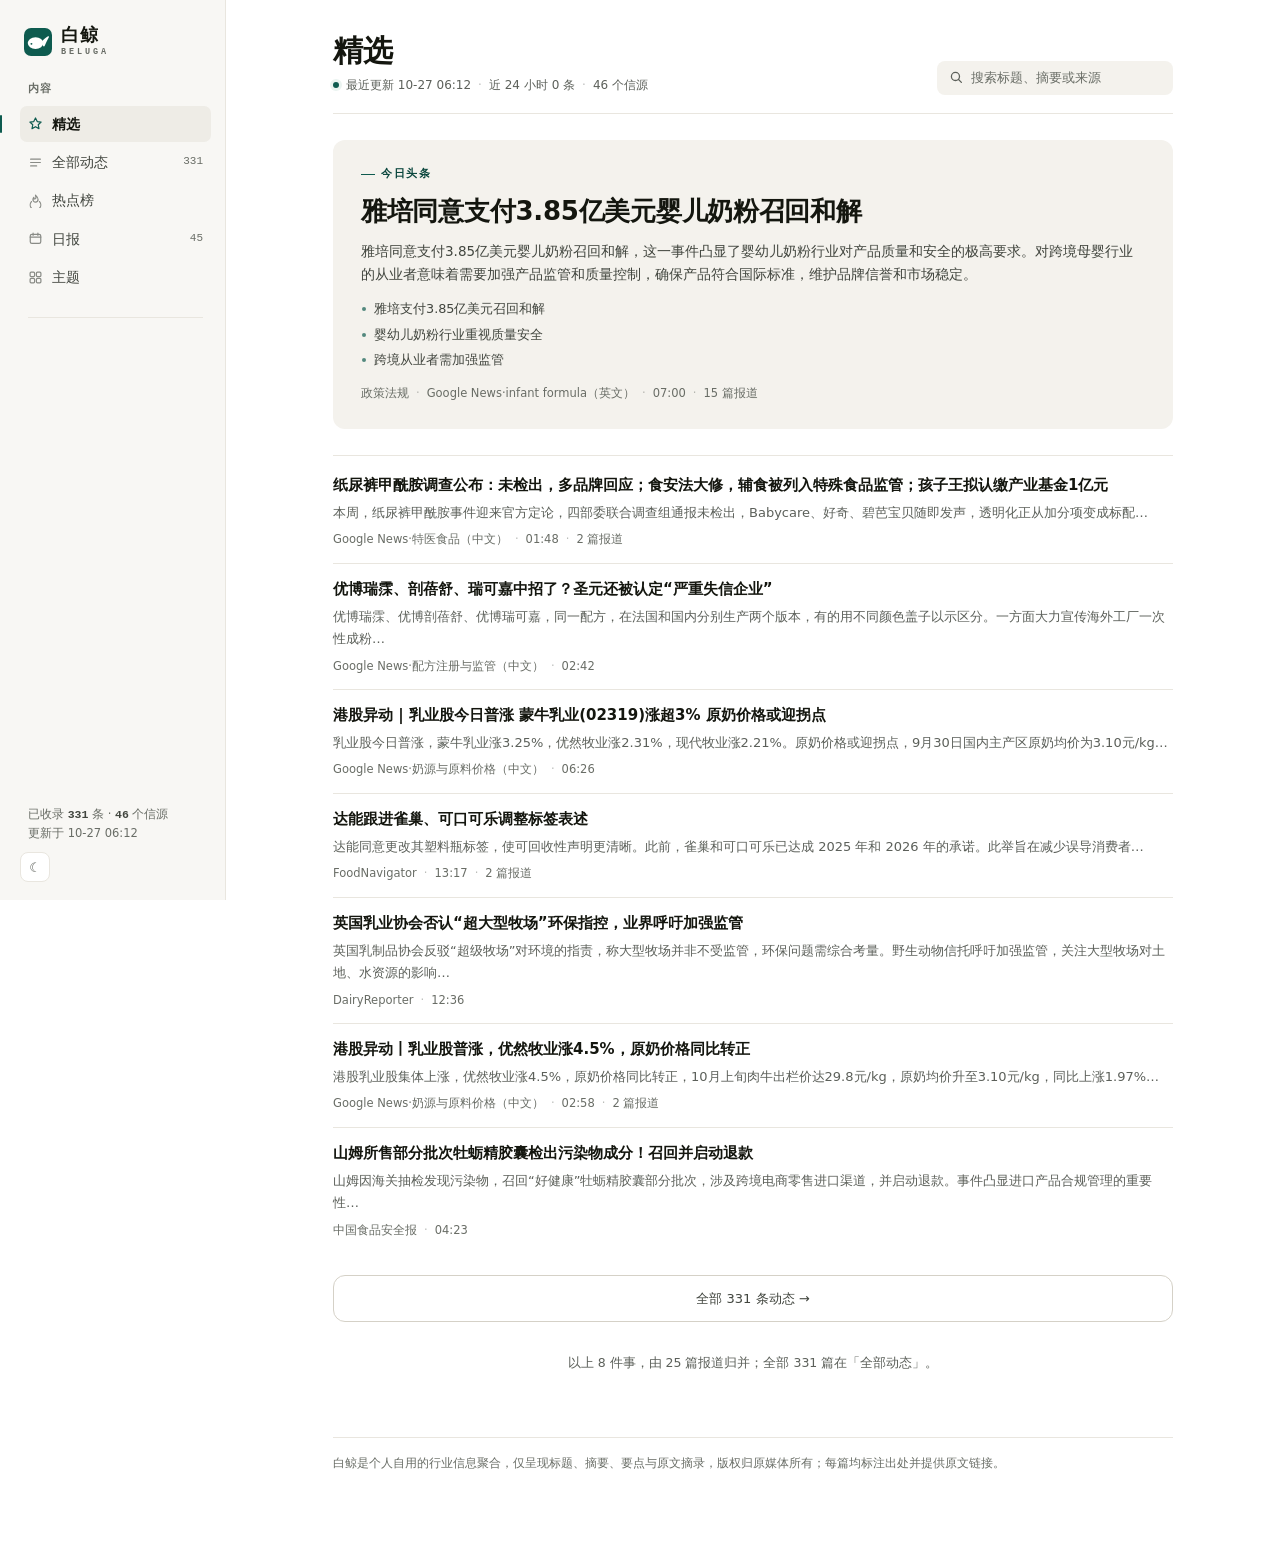
==== commit 265e8235: "精选视图收起分类栏" ====
--- a/index.html
+++ b/index.html
@@ -70,7 +70,7 @@
 
     <div class="rail-sep"></div>
 
-    <div class="rail-group">
+    <div class="rail-group" id="rail-cats">
       <div class="rail-label">分类</div>
       <div class="cat-list" id="cats"></div>
     </div>
--- a/assets/style.css
+++ b/assets/style.css
@@ -169,6 +169,8 @@
 .brand-sub { display: none; }
 
 .rail-group { display: flex; flex-direction: column; gap: 2px; }
+/* flex 会盖住 hidden 属性，得显式收一次：精选视图要把"分类"整块藏掉 */
+.rail-group[hidden] { display: none; }
 .rail-label {
   font-size: 10.5px;
   letter-spacing: .14em;
@@ -504,6 +506,67 @@
   padding-top: 3px;
 }
 
+/* 精选页开头那句话：21 篇报道归成 13 件事。
+   全站唯一会提"重复"的地方，所以给它一点存在感——左侧一道竖线，
+   读起来像编者按，不像又一行统计数字。 */
+.pick-sum {
+  margin: 0 0 14px;
+  padding: 2px 0 2px 12px;
+  border-left: 2px solid var(--line-strong);
+  font-size: 12.5px;
+  line-height: 1.75;
+  color: var(--muted);
+}
+
+/* 精选的清单：一行一条，不编号也不给热度——它比要闻"轻"，
+   要闻是要读的，这里是可以略过的。标题比记录层大一点，
+   因为精选里每一条都是挑出来的，不该跟流水账一个字号。 */
+.picks { margin-top: 26px; }
+/* 不分板块之后，清单直接接在头条下面，靠这条细线断开两段：
+   上面是要读的一条，下面是"今天还有这几件"。 */
+.picks--flat { border-top: 1px solid var(--line); padding-top: 4px; }
+.pick-list { margin: 0; padding: 0; list-style: none; }
+.pk { padding: 14px 0; border-bottom: 1px solid var(--line); }
+.pk:last-child { border-bottom: 0; }
+.pk h3 { margin: 0; font-size: 15px; font-weight: 600; line-height: 1.55; }
+.pk h3 a:hover { color: var(--accent-ink); }
+/* 一句话摘要：精选能直接读，全部动态那边是标题流水。
+   这是两页"点开不一样"的关键，别撤掉。 */
+.pk-sum {
+  margin: 5px 0 0;
+  font-size: 13px;
+  line-height: 1.7;
+  color: var(--muted);
+}
+.pk .pm {
+  margin-top: 6px;
+  font-size: 11.5px;
+  color: var(--faint);
+  display: flex;
+  gap: 7px;
+  align-items: center;
+  flex-wrap: wrap;
+}
+.pk .pm .d { opacity: .45; }
+
+/* 精选到这儿就结束了，得有一条明显的路通向完整列表，
+   否则读者会以为"精选只有这些"。 */
+.to-all {
+  display: block;
+  width: 100%;
+  margin: 22px 0 4px;
+  padding: 12px 14px;
+  border: 1px solid var(--line-strong);
+  border-radius: var(--radius);
+  background: none;
+  color: var(--ink-2);
+  font-family: inherit;
+  font-size: 13px;
+  cursor: pointer;
+  transition: border-color .18s, color .18s;
+}
+.to-all:hover { border-color: var(--accent); color: var(--accent-ink); }
+
 /* ---------------------------------------------------------- 第三层 · 记录 */
 
 /* 章节头：日期数字挂在左侧页边注上。
@@ -576,12 +639,11 @@
   letter-spacing: -.02em;
 }
 .it-t small { display: block; font-size: 9.5px; color: var(--faint); letter-spacing: 0; margin-top: 1px; }
-/* 源只给日期、没有时刻：时间位写"仅日期"（小字灰调），不再印 "--:--"。
-   读者看到横杠只会以为数据坏了，看到"仅日期"才明白是这家源本身如此。 */
-.it-t-od {
-  display: inline-block;
-  font-size: 10px;
-  letter-spacing: 0;
+/* 只知道哪一天（源没给时刻）：时间位写 "10-27"。
+   字比时刻略小、颜色略淡，不用一行说明去解释"为什么没有时分"。 */
+.it-t--day {
+  font-size: 11px;
+  letter-spacing: -.03em;
   color: var(--faint);
   white-space: nowrap;
 }
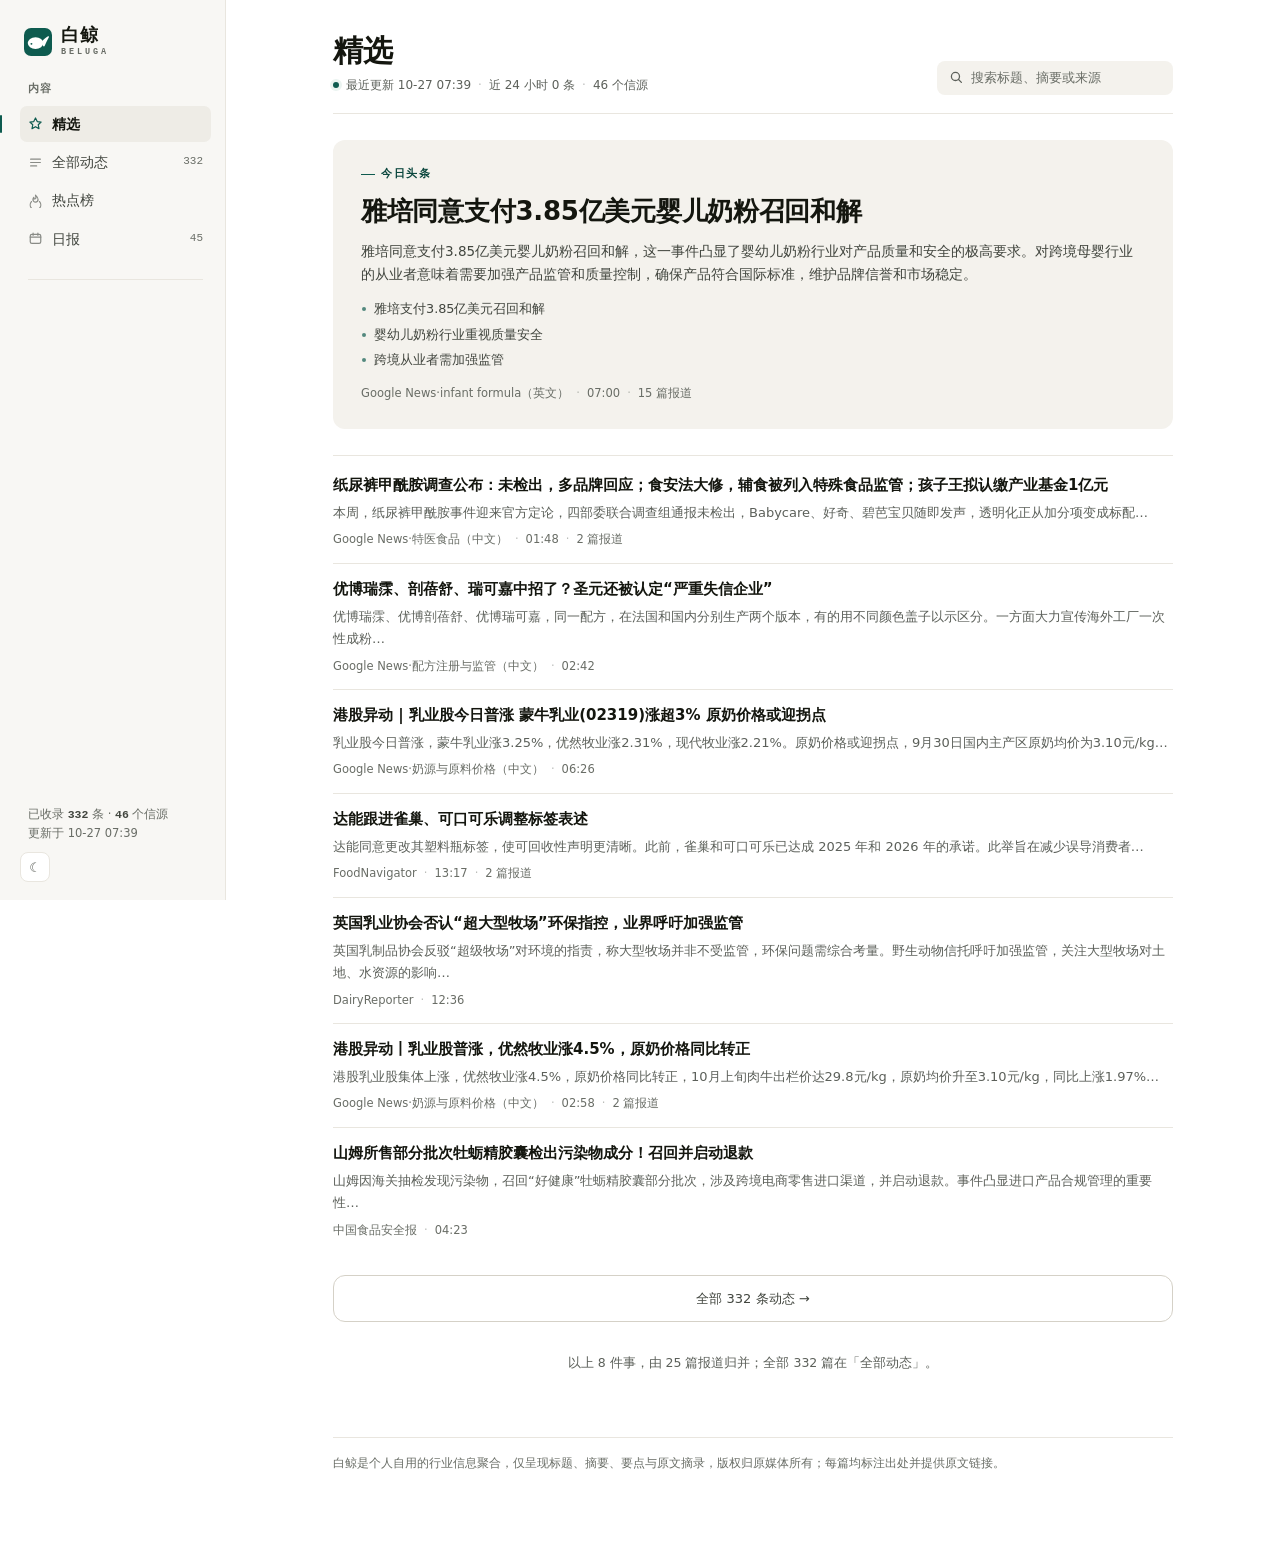
==== commit c4a25bf2: "分类只留在需要翻找的地方，删掉「主题」栏目 - 精选：头条与要闻的元信息去掉栏目名（只留来源、时间、N 篇报道）。   栏目是抓取侧按词打出来的，粗且会漂——「蒙牛终止与姆巴佩合作」被打成   政策法" ====
--- a/index.html
+++ b/index.html
@@ -61,11 +61,6 @@
         日报
         <span class="n" id="n-daily"></span>
       </button>
-      <button class="nav-item" type="button" data-view="topics">
-        <svg viewBox="0 0 20 20" fill="none" stroke="currentColor" stroke-width="1.6" stroke-linejoin="round"><rect x="2.8" y="2.8" width="6" height="6" rx="1.4"/><rect x="11.2" y="2.8" width="6" height="6" rx="1.4"/><rect x="2.8" y="11.2" width="6" height="6" rx="1.4"/><rect x="11.2" y="11.2" width="6" height="6" rx="1.4"/></svg>
-        主题
-        <span class="n" id="n-topics"></span>
-      </button>
     </div>
 
     <div class="rail-sep"></div>
--- a/assets/style.css
+++ b/assets/style.css
@@ -930,8 +930,6 @@
   color: var(--ink-2);
 }
 .kw b { color: var(--accent-ink); font-family: var(--font-num); font-weight: 600; margin-left: 4px; }
-.daily-cat { display: flex; gap: 12px; flex-wrap: wrap; margin-bottom: 12px; font-size: 12.5px; color: var(--muted); }
-.daily-cat span b { color: var(--ink); font-family: var(--font-num); }
 .daily-list { margin: 0; padding: 0; list-style: none; display: flex; flex-direction: column; gap: 7px; }
 .daily-list li { display: flex; gap: 8px; font-size: 13.4px; line-height: 1.55; }
 .daily-list li .at {
@@ -945,56 +943,6 @@
 .daily-more { margin-top: 11px; font-size: 12.5px; }
 .daily-more a { color: var(--muted); }
 .daily-more a:hover { color: var(--accent); }
-
-/* 日报里的分类分布：用分类色标记，比一排灰色文字更容易扫读 */
-.daily-cat span[data-tag] { position: relative; padding-left: 9px; }
-.daily-cat span[data-tag]::before {
-  content: "";
-  position: absolute;
-  left: 0;
-  top: 50%;
-  transform: translateY(-50%);
-  width: 4px;
-  height: 4px;
-  border-radius: 50%;
-  background: var(--dot, var(--line-strong));
-}
-.daily-cat span[data-tag="品牌动态"] { --dot: var(--c-brand); }
-.daily-cat span[data-tag="市场数据"] { --dot: var(--c-market); }
-.daily-cat span[data-tag="质量安全"] { --dot: var(--c-safety); }
-.daily-cat span[data-tag="供应链"]   { --dot: var(--c-supply); }
-.daily-cat span[data-tag="跨境电商"] { --dot: var(--c-cross); }
-.daily-cat span[data-tag="政策法规"] { --dot: var(--c-policy); }
-.daily-cat span[data-tag="海外动态"] { --dot: var(--c-global); }
-.daily-cat span[data-tag="行业动态"] { --dot: var(--c-industry); }
-
-/* ---------------------------------------------------------- 主题网格 */
-
-.topic-grid {
-  display: grid;
-  grid-template-columns: repeat(auto-fill, minmax(268px, 1fr));
-  gap: 13px;
-}
-.topic {
-  border: 1px solid var(--line);
-  border-radius: var(--radius);
-  background: var(--surface);
-  padding: 14px 15px;
-  display: flex;
-  flex-direction: column;
-  gap: 9px;
-  transition: border-color .13s, box-shadow .13s;
-}
-.topic:hover { border-color: var(--line-strong); box-shadow: var(--shadow); }
-.topic-head { display: flex; align-items: baseline; gap: 8px; }
-.topic-name { font-size: 15px; font-weight: 700; }
-.topic-n { font-size: 11.5px; color: var(--faint); font-family: var(--font-num); }
-.topic-go { margin-left: auto; font-size: 11.5px; color: var(--muted); }
-.topic ul { margin: 0; padding: 0; list-style: none; display: flex; flex-direction: column; gap: 6px; }
-.topic li { font-size: 12.9px; color: var(--ink-2); line-height: 1.5; display: flex; gap: 6px; }
-.topic li::before { content: "·"; color: var(--faint); flex: none; }
-.topic li:hover { color: var(--ink); }
-.topic .topic-desc { font-size: 12px; color: var(--faint); line-height: 1.5; }
 
 /* ---------------------------------------------------------- 状态 / 页脚 */
 
@@ -1368,7 +1316,11 @@
 @media (max-width: 860px) {
   :root { --rail-w: 0px; --gutter: 46px; }
 
-  .shell { grid-template-columns: minmax(0, 1fr); }
+  /* 单列两行。align-content 必须改成 start：默认 stretch 会把 auto 行
+     拉伸填满 min-height:100vh，精选只有几件事时整行空白被塞进报头里，
+     报头撑到半屏高，正文被挤出首屏。桌面端两列要靠 stretch 撑满侧栏，
+     这里单列反而不需要。 */
+  .shell { grid-template-columns: minmax(0, 1fr); align-content: start; }
 
   /* 侧栏收成顶部报头。三段竖排：报头 / 导航 / 分类，各占一整行。
      原来报头挤在导航同一行里，375px 下"主题"那格被切掉半截，
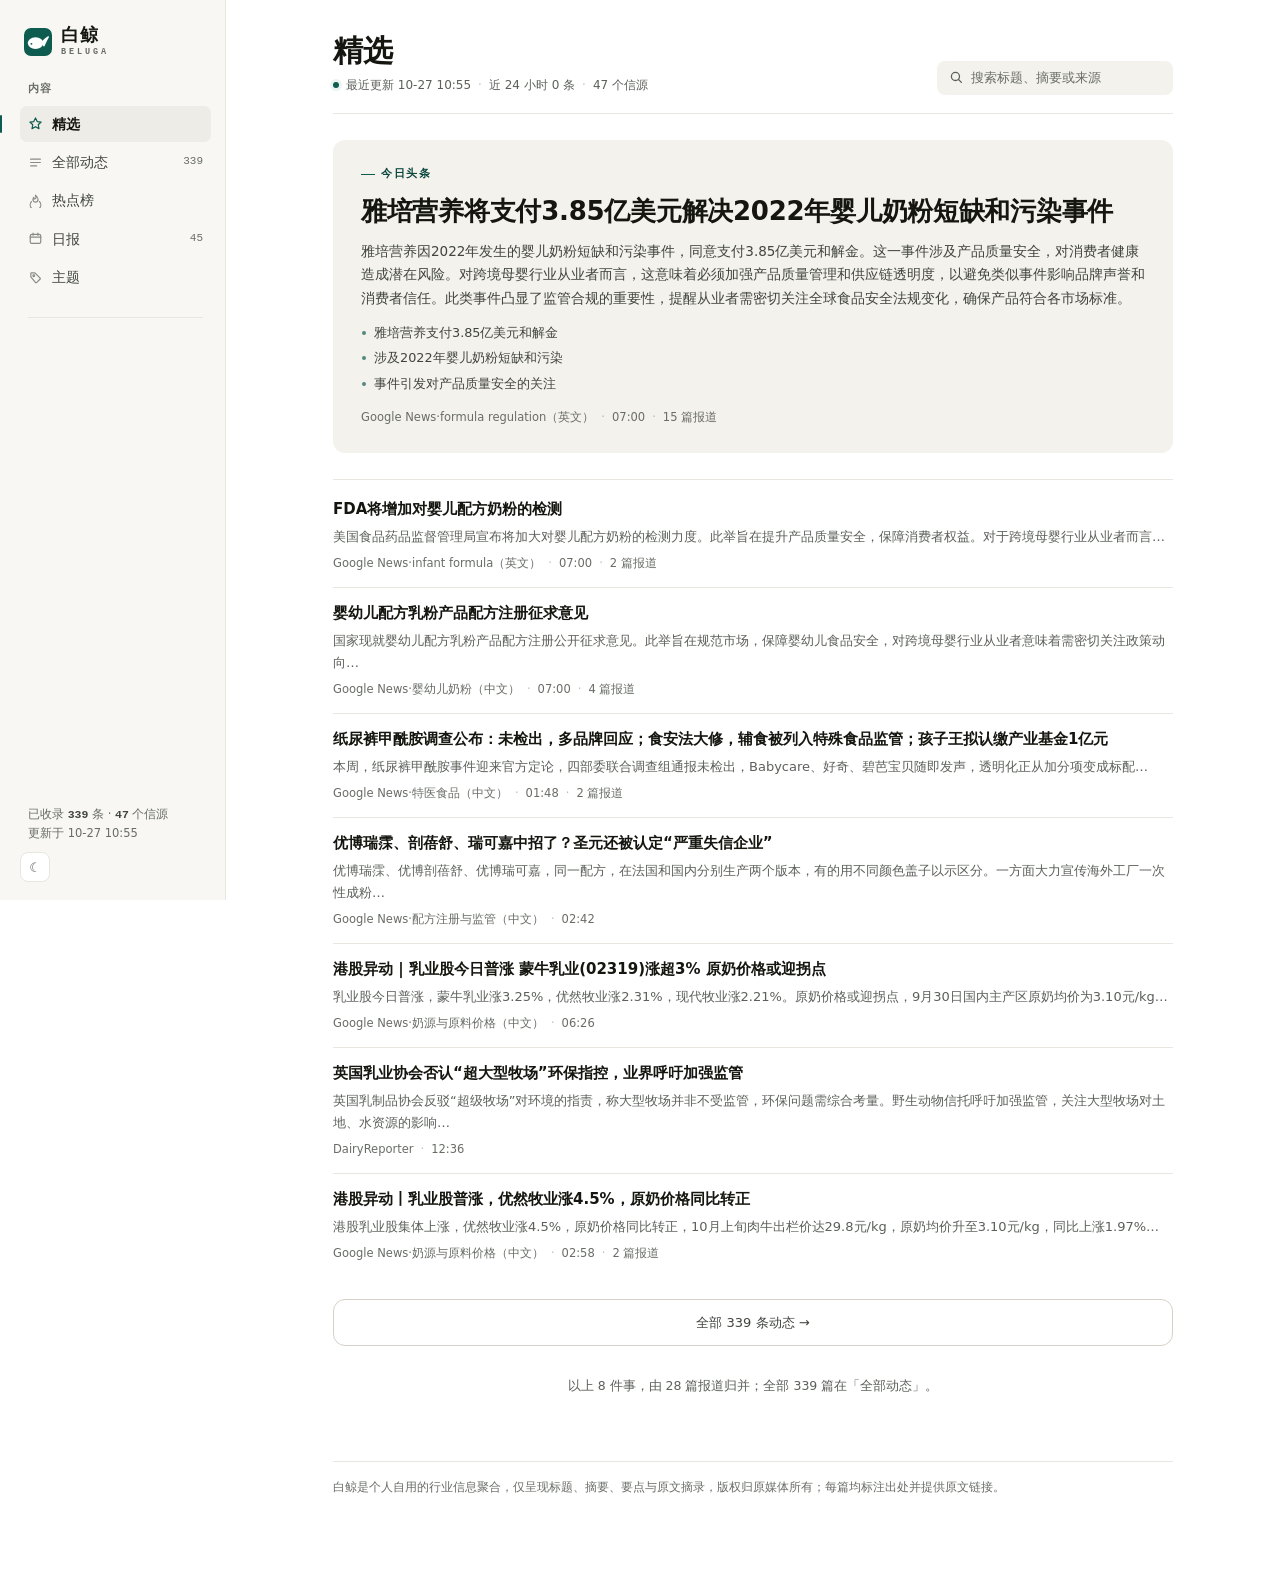
==== commit 6bf912de: "按设计评审整改：恢复主题入口；删重复返回链接；触控热区外扩；整卡可点；宽屏收框" ====
--- a/index.html
+++ b/index.html
@@ -1,124 +1,133 @@
-<!DOCTYPE html>
-<html lang="zh-CN">
-<head>
-<meta charset="utf-8">
-<meta name="viewport" content="width=device-width, initial-scale=1">
-<!-- 个人聚合站，不希望被搜索引擎收录 -->
-<meta name="robots" content="noindex, nofollow">
-<meta name="color-scheme" content="light dark">
-<meta name="description" content="跨境母婴与婴幼儿配方奶粉的行业情报雷达：监管通告、品牌动态、质量召回、供应链与跨境电商政策，每 4 小时自动更新。">
-<title>白鲸 · 跨境母婴奶粉情报</title>
-<link rel="icon" href="assets/favicon.svg" type="image/svg+xml">
-<script>
-/* 深色模式必须在样式计算之前定下来。app.js 在 body 末尾才执行，
-   放那里会让暗色用户每次刷新都先看一帧白屏。 */
-try {
-  if (localStorage.getItem("milkradar-theme") === "dark") {
-    document.documentElement.dataset.theme = "dark";
-  }
-} catch (e) {}
-</script>
-<link rel="stylesheet" href="assets/style.css">
-</head>
-<body>
-
-<div class="shell">
-
-  <!-- ==================== 左侧竖栏 ==================== -->
-  <aside class="rail" id="rail">
-    <a class="brand" href="./">
-      <img class="mark" src="assets/logo.svg" alt="" width="28" height="28">
-      <span class="brand-text">
-        <span class="brand-cn">白鲸</span>
-        <span class="brand-en">BELUGA</span>
-      </span>
-      <span class="brand-sub">跨境母婴 · 奶粉情报</span>
-    </a>
-
-    <!-- 手机报头右侧的深浅色开关。桌面端靠侧栏底部那个 #theme-btn，
-         这个按钮在宽屏下 display:none，只有 ≤860px 才出现。 -->
-    <button class="icon-btn theme-float" type="button" data-theme-toggle aria-label="切换深浅色" title="切换深浅色">☾</button>
-
-    <div class="rail-group">
-      <div class="rail-label">内容</div>
-      <button class="nav-item" type="button" data-view="pick">
-        <svg viewBox="0 0 20 20" fill="none" stroke="currentColor" stroke-width="1.6" stroke-linejoin="round"><path d="M10 2.6 12.3 7.4l5.2.66-3.85 3.6.99 5.14L10 14.28l-4.64 2.52.99-5.14L2.5 8.06l5.2-.66Z"/></svg>
-        精选
-        <span class="n" id="n-pick"></span>
-      </button>
-      <button class="nav-item" type="button" data-view="all">
-        <svg viewBox="0 0 20 20" fill="none" stroke="currentColor" stroke-width="1.6" stroke-linecap="round"><path d="M3.5 5.5h13M3.5 10h13M3.5 14.5h8"/></svg>
-        全部动态
-        <span class="n" id="n-all"></span>
-      </button>
-      <button class="nav-item" type="button" data-view="hot">
-        <svg viewBox="0 0 20 20" fill="none" stroke="currentColor" stroke-width="1.6" stroke-linecap="round" stroke-linejoin="round"><path d="M10 2.8s3.4 3 3.4 6a3.4 3.4 0 0 1-6.8 0c0-1.2.5-2.2 1.1-3 0 1.4.7 2.2 1.5 2.2.9 0 1.4-.8 1.4-2 0-1.2-.6-2.4-.6-3.2Z"/><path d="M4.6 11.4a7 7 0 1 0 10.8 0"/></svg>
-        热点榜
-        <span class="n" id="n-hot"></span>
-      </button>
-      <button class="nav-item" type="button" data-view="daily">
-        <svg viewBox="0 0 20 20" fill="none" stroke="currentColor" stroke-width="1.6" stroke-linecap="round" stroke-linejoin="round"><rect x="3" y="4.4" width="14" height="12.2" rx="2.2"/><path d="M3 8.2h14M6.8 2.9v2.9M13.2 2.9v2.9"/></svg>
-        日报
-        <span class="n" id="n-daily"></span>
-      </button>
-    </div>
-
-    <div class="rail-sep"></div>
-
-    <div class="rail-group" id="rail-cats">
-      <div class="rail-label">分类</div>
-      <div class="cat-list" id="cats"></div>
-    </div>
-
-    <div class="rail-foot">
-      <div class="rail-stat" id="rail-stat"></div>
-      <button class="icon-btn" id="theme-btn" type="button" data-theme-toggle aria-label="切换深浅色" title="切换深浅色">☾</button>
-    </div>
-  </aside>
-
-  <!-- ==================== 内容区 ==================== -->
-  <main class="main">
-    <div class="inner">
-
-      <!-- 第一层 · 状态：这一屏是什么时候的、有多少东西 -->
-      <header class="hd">
-        <div class="hd-main">
-          <h1 class="h1" id="page-title">精选</h1>
-          <p class="hd-s" id="live"></p>
-        </div>
-        <label class="searchbox">
-          <svg viewBox="0 0 20 20" fill="none" stroke="currentColor" stroke-width="1.7" aria-hidden="true">
-            <circle cx="8.6" cy="8.6" r="5.4"/><path d="M12.7 12.7 16.5 16.5" stroke-linecap="round"/>
-          </svg>
-          <input id="search" type="search" placeholder="搜索标题、摘要或来源" autocomplete="off" spellcheck="false" aria-label="搜索资讯">
-        </label>
-        <!-- 手机上搜索框默认收起，藏在这枚按钮后面：搜索是低频动作，
-             常驻一整行会白白吃掉首屏四十多像素 -->
-        <button class="search-mini" type="button" id="search-mini" aria-label="搜索" aria-expanded="false">
-          <svg viewBox="0 0 20 20" fill="none" stroke="currentColor" stroke-width="1.7" aria-hidden="true">
-            <circle cx="8.6" cy="8.6" r="5.4"/><path d="M12.7 12.7 16.5 16.5" stroke-linecap="round"/>
-          </svg>
-        </button>
-      </header>
-
-      <!-- 第二层 · 判断：一个头条 + 四条要闻（仅精选页） -->
-      <div class="board" id="board" hidden></div>
-
-      <!-- 第三层 · 记录：时间脊 + 条目 -->
-      <div id="view" aria-live="polite"></div>
-
-      <p id="status" class="status">正在读取数据…</p>
-      <button id="more-btn" class="more-btn" type="button" hidden>加载更多</button>
-
-      <footer class="site-footer">
-        <p>白鲸是个人自用的行业信息聚合，仅呈现标题、摘要、要点与原文摘录，版权归原媒体所有；每篇均标注出处并提供原文链接。</p>
-      </footer>
-
-    </div>
-  </main>
-</div>
-
-<script src="assets/feed-data.js"></script>
-<script src="assets/app.js"></script>
-</body>
-</html>
+<!DOCTYPE html>
+<html lang="zh-CN">
+<head>
+<meta charset="utf-8">
+<meta name="viewport" content="width=device-width, initial-scale=1">
+<!-- 个人聚合站，不希望被搜索引擎收录 -->
+<meta name="robots" content="noindex, nofollow">
+<meta name="color-scheme" content="light dark">
+<meta name="description" content="跨境母婴与婴幼儿配方奶粉的行业情报雷达：监管通告、品牌动态、质量召回、供应链与跨境电商政策，每 4 小时自动更新。">
+<title>白鲸 · 跨境母婴奶粉情报</title>
+<link rel="icon" href="assets/favicon.svg" type="image/svg+xml">
+<script>
+/* 深色模式必须在样式计算之前定下来。app.js 在 body 末尾才执行，
+   放那里会让暗色用户每次刷新都先看一帧白屏。 */
+try {
+  if (localStorage.getItem("milkradar-theme") === "dark") {
+    document.documentElement.dataset.theme = "dark";
+  }
+} catch (e) {}
+</script>
+<link rel="stylesheet" href="assets/style.css">
+</head>
+<body>
+
+<div class="shell">
+
+  <!-- ==================== 左侧竖栏 ==================== -->
+  <aside class="rail" id="rail">
+    <a class="brand" href="./">
+      <img class="mark" src="assets/logo.svg" alt="" width="28" height="28">
+      <span class="brand-text">
+        <span class="brand-cn">白鲸</span>
+        <span class="brand-en">BELUGA</span>
+      </span>
+      <span class="brand-sub">跨境母婴 · 奶粉情报</span>
+    </a>
+
+    <!-- 手机报头右侧的深浅色开关。桌面端靠侧栏底部那个 #theme-btn，
+         这个按钮在宽屏下 display:none，只有 ≤860px 才出现。 -->
+    <button class="icon-btn theme-float" type="button" data-theme-toggle aria-label="切换深浅色" title="切换深浅色">☾</button>
+
+    <div class="rail-group">
+      <div class="rail-label">内容</div>
+      <button class="nav-item" type="button" data-view="pick">
+        <svg viewBox="0 0 20 20" fill="none" stroke="currentColor" stroke-width="1.6" stroke-linejoin="round"><path d="M10 2.6 12.3 7.4l5.2.66-3.85 3.6.99 5.14L10 14.28l-4.64 2.52.99-5.14L2.5 8.06l5.2-.66Z"/></svg>
+        精选
+        <span class="n" id="n-pick"></span>
+      </button>
+      <button class="nav-item" type="button" data-view="all">
+        <svg viewBox="0 0 20 20" fill="none" stroke="currentColor" stroke-width="1.6" stroke-linecap="round"><path d="M3.5 5.5h13M3.5 10h13M3.5 14.5h8"/></svg>
+        全部动态
+        <span class="n" id="n-all"></span>
+      </button>
+      <button class="nav-item" type="button" data-view="hot">
+        <svg viewBox="0 0 20 20" fill="none" stroke="currentColor" stroke-width="1.6" stroke-linecap="round" stroke-linejoin="round"><path d="M10 2.8s3.4 3 3.4 6a3.4 3.4 0 0 1-6.8 0c0-1.2.5-2.2 1.1-3 0 1.4.7 2.2 1.5 2.2.9 0 1.4-.8 1.4-2 0-1.2-.6-2.4-.6-3.2Z"/><path d="M4.6 11.4a7 7 0 1 0 10.8 0"/></svg>
+        热点榜
+        <span class="n" id="n-hot"></span>
+      </button>
+      <button class="nav-item" type="button" data-view="daily">
+        <svg viewBox="0 0 20 20" fill="none" stroke="currentColor" stroke-width="1.6" stroke-linecap="round" stroke-linejoin="round"><rect x="3" y="4.4" width="14" height="12.2" rx="2.2"/><path d="M3 8.2h14M6.8 2.9v2.9M13.2 2.9v2.9"/></svg>
+        日报
+        <span class="n" id="n-daily"></span>
+      </button>
+      <button class="nav-item" type="button" data-view="topics">
+        <svg viewBox="0 0 20 20" fill="none" stroke="currentColor" stroke-width="1.6" stroke-linecap="round" stroke-linejoin="round"><path d="M3.8 8.9V4.7c0-.5.4-.9.9-.9h4.2c.24 0 .47.1.64.27l6.69 6.69a.9.9 0 0 1 0 1.27l-4.85 4.85a.9.9 0 0 1-1.27 0L4.07 9.54a.9.9 0 0 1-.27-.64Z"/><circle cx="7.7" cy="7.7" r="1.15"/></svg>
+        主题
+      </button>
+    </div>
+
+    <div class="rail-sep"></div>
+
+    <div class="rail-group" id="rail-cats">
+      <div class="rail-label">分类</div>
+      <div class="cat-list" id="cats"></div>
+    </div>
+
+    <div class="rail-foot">
+      <div class="rail-stat" id="rail-stat"></div>
+      <button class="icon-btn" id="theme-btn" type="button" data-theme-toggle aria-label="切换深浅色" title="切换深浅色">☾</button>
+    </div>
+  </aside>
+
+  <!-- ==================== 内容区 ==================== -->
+  <main class="main">
+    <div class="inner">
+
+      <!-- 第一层 · 状态：这一屏是什么时候的、有多少东西 -->
+      <header class="hd">
+        <div class="hd-main">
+          <h1 class="h1" id="page-title">精选</h1>
+          <p class="hd-s" id="live"></p>
+        </div>
+        <label class="searchbox">
+          <svg viewBox="0 0 20 20" fill="none" stroke="currentColor" stroke-width="1.7" aria-hidden="true">
+            <circle cx="8.6" cy="8.6" r="5.4"/><path d="M12.7 12.7 16.5 16.5" stroke-linecap="round"/>
+          </svg>
+          <input id="search" type="search" placeholder="搜索标题、摘要或来源" autocomplete="off" spellcheck="false" aria-label="搜索资讯">
+        </label>
+        <!-- 手机上搜索框默认收起，藏在这枚按钮后面：搜索是低频动作，
+             常驻一整行会白白吃掉首屏四十多像素 -->
+        <button class="search-mini" type="button" id="search-mini" aria-label="搜索" aria-expanded="false">
+          <svg viewBox="0 0 20 20" fill="none" stroke="currentColor" stroke-width="1.7" aria-hidden="true">
+            <circle cx="8.6" cy="8.6" r="5.4"/><path d="M12.7 12.7 16.5 16.5" stroke-linecap="round"/>
+          </svg>
+        </button>
+      </header>
+
+      <!-- 第二层 · 判断：一个头条 + 四条要闻（仅精选页） -->
+      <div class="board" id="board" hidden></div>
+
+      <!-- 分类筛选：只在「全部动态」出现。手机上侧栏收成顶栏、分类行让位给它，
+           所以这一行在窄屏是唯一的筛选入口；桌面和侧栏共用同一份 state.tag，
+           点哪边都同步。 -->
+      <div class="filters" id="filters" hidden></div>
+
+      <!-- 第三层 · 记录：时间脊 + 条目 -->
+      <div id="view" aria-live="polite"></div>
+
+      <p id="status" class="status">正在读取数据…</p>
+      <button id="more-btn" class="more-btn" type="button" hidden>加载更多</button>
+
+      <footer class="site-footer">
+        <p>白鲸是个人自用的行业信息聚合，仅呈现标题、摘要、要点与原文摘录，版权归原媒体所有；每篇均标注出处并提供原文链接。</p>
+      </footer>
+
+    </div>
+  </main>
+</div>
+
+<script src="assets/feed-data.js"></script>
+<script src="assets/app.js"></script>
+</body>
+</html>
--- a/assets/style.css
+++ b/assets/style.css
@@ -1,1538 +1,1674 @@
-/* ============================================================
-   白鲸 · BELUGA
-   ------------------------------------------------------------
-   版式：左侧固定竖栏 + 右侧内容区。内容区自上而下三层——
-     状态层（更新时间 / 今日条数 / 信源）
-     判断层（一个头条 + 四条要闻，仅精选页）
-     记录层（时间脊 + 条目）
-   取向：白纸底、无卡片边框、靠留白与字阶做层级，不用阴影堆装饰。
-   时间不是装饰，是骨架：左侧 60px 是页边注（日期数字挂在上面，
-   每条的时刻挂在每一行），轴心线只提示顺序，同一分钟涌进多条时
-   才点一个实心节点——那个点是"事件"，不是圆点阵。
-   ============================================================ */
-
-:root {
-  --bg: #ffffff;
-  --rail: #f8f7f4;
-  --surface: #ffffff;
-  --surface-2: #f4f2ed;
-  --surface-3: #eeece6;
-  --ink: #14160f;
-  --ink-2: #41453e;
-  /* 次级文字也要过 WCAG AA 4.5:1。原来 --muted #83877f 在纸底上只有 3.27、
-     --faint #a8aca4 只有 2.06，摘要和时间戳看着"发虚"，是真实的读不清，
-     不只是审美问题。这里压深一档，最低 4.72（--faint 在 --surface-2 上）。 */
-  --muted: #5c605a;   /* 5.73 : 1 on #f4f2ed */
-  --faint: #696d66;   /* 4.72 : 1 on #f4f2ed */
-  --line: #e9e6df;
-  --line-strong: #d5d1c7;
-  --accent: #0e5b4f;
-  --accent-ink: #0a463d;
-  --accent-soft: #eaf3f0;
-  --flag: #b4472f;
-  --flag-soft: #fbeeea;
-  /* 主题插画的纸底色（与 assets/topic/*.svg 的底色一致），contain 留白靠它衔接 */
-  --paper-figure: #f1e8db;
-
-  /* 分类色板：同一明度、同一饱和度区间，逐个看有区分，铺开看是一套。
-     用法是「圆点 + 极淡底」，不拿来做大面积填充，否则页面就花了。 */
-  --c-brand: #b8873b;      /* 品牌动态 · 琥珀 */
-  --c-market: #45597b;     /* 市场数据 · 靛蓝 */
-  --c-safety: #b4472f;     /* 质量安全 · 砖红 */
-  --c-supply: #6b7c3f;     /* 供应链 · 橄榄 */
-  --c-cross: #2f7d7a;      /* 跨境电商 · 青瓷 */
-  --c-policy: #6b5b7b;     /* 政策法规 · 紫灰 */
-  --c-global: #4a6b8a;     /* 海外动态 · 蓝灰 */
-  --c-industry: #7a7f78;   /* 行业动态 · 麻灰 */
-  --gold: #b8873b;
-
-  --radius: 12px;
-  --radius-sm: 8px;
-  --rail-w: 226px;
-  /* 840 不是随手挑的：中文摘要 13.5px 时一行约 40 字，超过 40 字眼睛开始漂。
-     902px 让每行到了 55 字，读三行就想跳。 */
-  --content-w: 840px;
-  /* 左侧页边注宽度。日期数字、时刻、轴心线都挂在这一栏里 */
-  --gutter: 60px;
-  --shadow-sm: 0 1px 2px rgba(20, 22, 15, .05);
-  --shadow: 0 1px 2px rgba(20, 22, 15, .05), 0 10px 28px -20px rgba(20, 22, 15, .28);
-
-  --font: "PingFang SC", "Hiragino Sans GB", "Noto Sans SC", "Source Han Sans SC",
-    "Microsoft YaHei UI", "Microsoft YaHei", system-ui, -apple-system, "Segoe UI", sans-serif;
-  --font-num: ui-monospace, "SF Mono", "JetBrains Mono", Menlo, Consolas, monospace;
-}
-
-[data-theme="dark"] {
-  --bg: #111413;
-  --rail: #141716;
-  --surface: #191d1b;
-  --surface-2: #1d2220;
-  --surface-3: #262b29;
-  --ink: #eceee9;
-  --ink-2: #c2c6bf;
-  --muted: #a3a89f;   /* 7.30 : 1 on #111413，暗底上要更亮才读得清 */
-  --faint: #8b908a;   /* 5.44 : 1 on #111413 */
-  --line: #2c322f;
-  --line-strong: #3f4642;
-  --accent: #4fd1b8;
-  --accent-ink: #6fe0c9;
-  --accent-soft: #16302c;
-  --flag: #e0705a;
-  --flag-soft: #2e1e1a;
-  /* 暗色下统一提亮一档，保持同样的色相识别度 */
-  --c-brand: #d9a75f;
-  --c-market: #8fa3c2;
-  --c-safety: #e0705a;
-  --c-supply: #a3b46b;
-  --c-cross: #5fb8b2;
-  --c-policy: #a294b5;
-  --c-global: #7f9cbb;
-  --c-industry: #9aa098;
-  --gold: #d9a75f;
-  --shadow-sm: 0 1px 2px rgba(0, 0, 0, .5);
-  --shadow: 0 1px 2px rgba(0, 0, 0, .5), 0 12px 32px -22px rgba(0, 0, 0, .9);
-}
-
-* { box-sizing: border-box; }
-html { -webkit-text-size-adjust: 100%; scroll-behavior: smooth; }
-
-body {
-  margin: 0;
-  background: var(--bg);
-  color: var(--ink);
-  font-family: var(--font);
-  font-size: 14px;
-  line-height: 1.62;
-  -webkit-font-smoothing: antialiased;
-}
-
-a { color: inherit; text-decoration: none; }
-img, svg { display: block; max-width: 100%; }
-button { font: inherit; color: inherit; }
-button[hidden], [hidden] { display: none !important; }
-
-::selection { background: var(--accent-soft); }
-
-/* ---------------------------------------------------------- 骨架：左栏 + 内容 */
-
-.shell {
-  display: grid;
-  grid-template-columns: var(--rail-w) minmax(0, 1fr);
-  min-height: 100vh;
-}
-
-/* ---------------------------------------------------------- 左栏 */
-
-.rail {
-  position: sticky;
-  top: 0;
-  height: 100vh;
-  display: flex;
-  flex-direction: column;
-  gap: 20px;
-  padding: 24px 14px 18px 20px;
-  background: var(--rail);
-  border-right: 1px solid var(--line);
-  overflow-y: auto;
-  overscroll-behavior: contain;
-}
-
-.rail::-webkit-scrollbar { width: 6px; }
-.rail::-webkit-scrollbar-thumb { background: var(--line-strong); border-radius: 3px; }
-
-.brand {
-  display: flex;
-  align-items: center;
-  gap: 9px;
-  padding: 2px 4px 2px;
-}
-.brand .mark { width: 28px; height: 28px; flex: none; }
-.brand-text { display: flex; flex-direction: column; line-height: 1.1; min-width: 0; }
-/* 中文名用字距 + 字重做区分度，英文名压到极小、字距拉到很大，
-   两行一粗一细、一密一疏，比单纯放大字号更像一个标识 */
-.brand-cn {
-  font-size: 17.5px;
-  font-weight: 800;
-  letter-spacing: .055em;
-  color: var(--ink);
-}
-.brand-en {
-  margin-top: 3px;
-  font-size: 8.5px;
-  font-weight: 600;
-  letter-spacing: .34em;
-  text-transform: uppercase;
-  color: var(--faint);
-  font-family: var(--font-num);
-}
-/* 只在手机报头上出现的一行定位语，桌面侧栏太窄放不下 */
-.brand-sub { display: none; }
-
-.rail-group { display: flex; flex-direction: column; gap: 2px; }
-/* flex 会盖住 hidden 属性，得显式收一次：精选视图要把"分类"整块藏掉 */
-.rail-group[hidden] { display: none; }
-.rail-label {
-  font-size: 10.5px;
-  letter-spacing: .14em;
-  color: var(--faint);
-  padding: 0 8px 7px;
-  font-weight: 600;
-  text-transform: uppercase;
-}
-
-/* 导航：选中态不再用"白底盒子 + 阴影"（那是在侧栏里又画了一张卡片），
-   改成左侧 2px 主色条 + 文字加深 —— 它长在栏上，不是浮在栏上。 */
-.nav-item {
-  position: relative;
-  display: flex;
-  align-items: center;
-  gap: 9px;
-  padding: 7px 8px;
-  border-radius: 7px;
-  color: var(--ink-2);
-  font-size: 13.8px;
-  border: 0;
-  cursor: pointer;
-  background: none;
-  text-align: left;
-  width: 100%;
-  transition: background .13s, color .13s;
-}
-.nav-item svg { width: 15px; height: 15px; flex: none; opacity: .6; }
-.nav-item:hover { background: var(--surface-3); color: var(--ink); }
-.nav-item[aria-current="true"] { background: var(--surface-3); color: var(--ink); font-weight: 600; }
-.nav-item[aria-current="true"] svg { opacity: 1; color: var(--accent); }
-.nav-item[aria-current="true"]::before {
-  content: "";
-  position: absolute;
-  left: -20px;
-  top: 9px;
-  bottom: 9px;
-  width: 2px;
-  border-radius: 2px;
-  background: var(--accent);
-}
-.nav-item .n {
-  margin-left: auto;
-  font-size: 11px;
-  color: var(--faint);
-  font-family: var(--font-num);
-}
-
-.rail-sep { height: 1px; background: var(--line); margin: 2px 8px; }
-
-/* 分类：名字 + 计数 + 一条按占比伸缩的细条。
-   八个数字没有共同量纲，读完不知道今天哪类变多；细条把同一个总数画了八次，
-   扫一眼就能看出重心。 */
-.cat-list { display: flex; flex-direction: column; gap: 3px; }
-.cat-item {
-  position: relative;
-  display: grid;
-  grid-template-columns: minmax(0, 1fr) auto;
-  align-items: center;
-  padding: 5px 8px 6px;
-  border-radius: 6px;
-  font-size: 13px;
-  color: var(--ink-2);
-  background: none;
-  border: 0;
-  cursor: pointer;
-  text-align: left;
-  width: 100%;
-  transition: background .13s, color .13s;
-}
-.cat-item:hover { background: var(--surface-3); color: var(--ink); }
-.cat-item[aria-current="true"] { color: var(--ink); font-weight: 600; background: var(--surface-2); }
-.cat-item[aria-current="true"]::before {
-  content: "";
-  position: absolute;
-  left: 0;
-  top: 6px;
-  bottom: 6px;
-  width: 2px;
-  border-radius: 2px;
-  background: var(--dot, var(--accent));
-}
-
-.cat-row { display: flex; align-items: center; gap: 7px; min-width: 0; }
-.cat-dot {
-  width: 5px;
-  height: 5px;
-  border-radius: 50%;
-  flex: none;
-  background: var(--dot, var(--line-strong));
-  opacity: .85;
-}
-.cat-item .n {
-  font-size: 11px;
-  color: var(--faint);
-  font-family: var(--font-num);
-  padding-left: 8px;
-}
-.cat-bar {
-  grid-column: 1 / -1;
-  height: 2px;
-  margin-top: 5px;
-  background: var(--surface-3);
-  border-radius: 2px;
-  overflow: hidden;
-}
-.cat-bar i {
-  display: block;
-  height: 100%;
-  background: var(--dot, var(--accent));
-  opacity: .62;
-  border-radius: 2px;
-}
-
-/* 每个分类一个色：八条规则比在 JS 里写内联样式更好维护，
-   也保证"同一个分类在主列表、侧栏、标签处永远是同一个颜色" */
-.cat-item[data-tag="品牌动态"] { --dot: var(--c-brand); }
-.cat-item[data-tag="市场数据"] { --dot: var(--c-market); }
-.cat-item[data-tag="质量安全"] { --dot: var(--c-safety); }
-.cat-item[data-tag="供应链"]   { --dot: var(--c-supply); }
-.cat-item[data-tag="跨境电商"] { --dot: var(--c-cross); }
-.cat-item[data-tag="政策法规"] { --dot: var(--c-policy); }
-.cat-item[data-tag="海外动态"] { --dot: var(--c-global); }
-.cat-item[data-tag="行业动态"] { --dot: var(--c-industry); }
-
-.rail-foot { margin-top: auto; display: flex; flex-direction: column; gap: 8px; padding-top: 12px; }
-.rail-stat {
-  font-size: 11.5px;
-  color: var(--faint);
-  line-height: 1.7;
-  padding: 0 8px;
-}
-.rail-stat b { color: var(--ink-2); font-weight: 600; font-family: var(--font-num); }
-
-.icon-btn {
-  width: 30px;
-  height: 30px;
-  display: grid;
-  place-items: center;
-  border-radius: 8px;
-  border: 1px solid var(--line);
-  background: var(--surface);
-  color: var(--muted);
-  cursor: pointer;
-  font-size: 13px;
-  line-height: 1;
-}
-.icon-btn:hover { color: var(--ink); border-color: var(--line-strong); }
-
-/* ---------------------------------------------------------- 内容区 */
-
-.main { min-width: 0; padding: 34px 44px 70px; }
-.inner { max-width: var(--content-w); margin: 0 auto; }
-
-/* ---------------------------------------------------------- 第一层 · 状态 */
-
-.hd {
-  display: flex;
-  align-items: flex-end;
-  gap: 20px;
-  padding-bottom: 18px;
-  border-bottom: 1px solid var(--line);
-}
-.hd-main { min-width: 0; }
-.h1 { margin: 0; font-size: 30px; font-weight: 700; letter-spacing: -.01em; line-height: 1.15; }
-
-/* 页头那行小字。原来这里是"跨境奶粉的每一次变动，都在这里"——
-   一句口号占了最贵的位置，却没说任何事实。现在是三个可核对的数据。 */
-.hd-s {
-  margin: 7px 0 0;
-  font-size: 12px;
-  color: var(--muted);
-  display: flex;
-  align-items: center;
-  gap: 7px;
-  flex-wrap: wrap;
-}
-.hd-s .d { opacity: .4; }
-.hd-s .warn { color: var(--flag); }
-/* 这个点是"数据在走"，不是报警。用主色，红色留给真正需要警觉的数字 */
-.live {
-  width: 6px;
-  height: 6px;
-  border-radius: 50%;
-  background: var(--accent);
-  flex: none;
-  box-shadow: 0 0 0 3px var(--accent-soft);
-}
-
-.searchbox {
-  margin-left: auto;
-  display: flex;
-  align-items: center;
-  gap: 7px;
-  height: 34px;
-  padding: 0 11px;
-  width: 236px;
-  background: var(--surface-2);
-  border: 1px solid transparent;
-  border-radius: 8px;
-  color: var(--muted);
-  flex: none;
-}
-.searchbox:focus-within { background: var(--surface); border-color: var(--line-strong); }
-.searchbox svg { width: 15px; height: 15px; flex: none; }
-.searchbox input {
-  border: 0;
-  outline: 0;
-  background: none;
-  color: var(--ink);
-  font-size: 13px;
-  width: 100%;
-  min-width: 0;
-  padding: 0;
-}
-.searchbox input::placeholder { color: var(--faint); }
-
-/* 手机上用的搜索开关，桌面端常驻搜索框，这枚按钮不出现 */
-.search-mini { display: none; }
-
-/* ---------------------------------------------------------- 第二层 · 判断 */
-
-.board { margin-top: 26px; }
-
-/* 头条是纯排版：不配图。抓来的图里海报和栏目封面太多，一旦挑错，
-   最显眼的位置就成了一块跟全站灰绿纸色打架的彩色牌子。
-   没有图，标题就得自己扛住版面——所以它比下面所有标题都大一档。 */
-.lead {
-  background: var(--surface-2);
-  border-radius: var(--radius);
-  padding: 26px 28px;
-}
-/* 暗色下纸块和背景只差几个明度，全靠一条顶部内高光把它托起来，
-   否则整块会像浮着的灰雾 */
-[data-theme="dark"] .lead { box-shadow: inset 0 1px 0 rgba(255, 255, 255, .055); }
-.lead-txt { min-width: 0; }
-
-.kick {
-  display: flex;
-  align-items: center;
-  gap: 6px;
-  font-family: var(--font-num);
-  font-size: 10.5px;
-  letter-spacing: .16em;
-  color: var(--accent-ink);
-  font-weight: 600;
-}
-.kick::before { content: ""; width: 14px; height: 1px; background: var(--accent); }
-
-.lead h2 {
-  margin: 11px 0 0;
-  font-size: 26px;
-  line-height: 1.38;
-  font-weight: 700;
-  letter-spacing: -.01em;
-}
-.lead h2 a:hover { color: var(--accent-ink); }
-.lead p { margin: 10px 0 0; font-size: 13.5px; line-height: 1.75; color: var(--ink-2); }
-.lead ul {
-  margin: 12px 0 0;
-  padding: 0;
-  list-style: none;
-  display: flex;
-  flex-direction: column;
-  gap: 5px;
-}
-.lead li {
-  position: relative;
-  padding-left: 13px;
-  font-size: 12.8px;
-  line-height: 1.6;
-  color: var(--ink-2);
-}
-.lead li::before {
-  content: "";
-  position: absolute;
-  left: 1px;
-  top: 8px;
-  width: 4px;
-  height: 4px;
-  border-radius: 50%;
-  background: var(--accent);
-  opacity: .7;
-}
-.lead-f {
-  margin-top: 14px;
-  font-size: 11.5px;
-  color: var(--faint);
-  display: flex;
-  gap: 7px;
-  align-items: center;
-  flex-wrap: wrap;
-}
-.lead-f .d { opacity: .45; }
-
-/* 四条要闻：一行一条，带 01–04 编号。它们比记录层"重"，
-   重的方式不是加框，是把字号、留白、行距拉开 */
-.briefs { margin: 0; padding: 0; list-style: none; }
-.br {
-  display: flex;
-  align-items: flex-start;
-  gap: 14px;
-  padding: 13px 2px;
-  border-bottom: 1px solid var(--line);
-}
-.br-x { min-width: 0; flex: 1; }
-.br .no {
-  width: 20px;
-  flex: none;
-  font-family: var(--font-num);
-  font-size: 11.5px;
-  color: var(--faint);
-  padding-top: 3px;
-}
-.br h3 { margin: 0; font-size: 15px; font-weight: 600; line-height: 1.5; }
-.br h3 a:hover { color: var(--accent-ink); }
-.br .bm {
-  margin-top: 4px;
-  font-size: 11.5px;
-  color: var(--faint);
-  display: flex;
-  gap: 7px;
-  align-items: center;
-  flex-wrap: wrap;
-}
-.br .bm .d { opacity: .45; }
-.br .ht {
-  margin-left: auto;
-  flex: none;
-  font-family: var(--font-num);
-  font-size: 11.5px;
-  color: var(--muted);
-  padding-top: 3px;
-}
-
-/* 精选页开头那句话：21 篇报道归成 13 件事。
-   全站唯一会提"重复"的地方，所以给它一点存在感——左侧一道竖线，
-   读起来像编者按，不像又一行统计数字。 */
-.pick-sum {
-  margin: 0 0 14px;
-  padding: 2px 0 2px 12px;
-  border-left: 2px solid var(--line-strong);
-  font-size: 12.5px;
-  line-height: 1.75;
-  color: var(--muted);
-}
-
-/* 精选的清单：一行一条，不编号也不给热度——它比要闻"轻"，
-   要闻是要读的，这里是可以略过的。标题比记录层大一点，
-   因为精选里每一条都是挑出来的，不该跟流水账一个字号。 */
-.picks { margin-top: 26px; }
-/* 不分板块之后，清单直接接在头条下面，靠这条细线断开两段：
-   上面是要读的一条，下面是"今天还有这几件"。 */
-.picks--flat { border-top: 1px solid var(--line); padding-top: 4px; }
-.pick-list { margin: 0; padding: 0; list-style: none; }
-.pk { padding: 14px 0; border-bottom: 1px solid var(--line); }
-.pk:last-child { border-bottom: 0; }
-.pk h3 { margin: 0; font-size: 15px; font-weight: 600; line-height: 1.55; }
-.pk h3 a:hover { color: var(--accent-ink); }
-/* 一句话摘要：精选能直接读，全部动态那边是标题流水。
-   这是两页"点开不一样"的关键，别撤掉。 */
-.pk-sum {
-  margin: 5px 0 0;
-  font-size: 13px;
-  line-height: 1.7;
-  color: var(--muted);
-}
-.pk .pm {
-  margin-top: 6px;
-  font-size: 11.5px;
-  color: var(--faint);
-  display: flex;
-  gap: 7px;
-  align-items: center;
-  flex-wrap: wrap;
-}
-.pk .pm .d { opacity: .45; }
-
-/* 精选到这儿就结束了，得有一条明显的路通向完整列表，
-   否则读者会以为"精选只有这些"。 */
-.to-all {
-  display: block;
-  width: 100%;
-  margin: 22px 0 4px;
-  padding: 12px 14px;
-  border: 1px solid var(--line-strong);
-  border-radius: var(--radius);
-  background: none;
-  color: var(--ink-2);
-  font-family: inherit;
-  font-size: 13px;
-  cursor: pointer;
-  transition: border-color .18s, color .18s;
-}
-.to-all:hover { border-color: var(--accent); color: var(--accent-ink); }
-
-/* ---------------------------------------------------------- 第三层 · 记录 */
-
-/* 章节头：日期数字挂在左侧页边注上。
-   原来"10 月 26 日"整串在右边、左栏空着，才出现 74px 的错位；
-   现在左栏从上到下没有空白，那 60px 就成了"悬挂缩进"，不再是对不齐。 */
-.day {
-  display: grid;
-  grid-template-columns: var(--gutter) minmax(0, 1fr);
-  align-items: end;
-  margin: 44px 0 4px;
-}
-.day:first-child { margin-top: 30px; }
-
-.day-n { text-align: right; padding-right: 15px; line-height: 1; }
-.day-n em {
-  display: block;
-  font-style: normal;
-  font-size: 10px;
-  letter-spacing: .1em;
-  color: var(--faint);
-  margin-bottom: 4px;
-}
-.day-n b {
-  font-family: var(--font-num);
-  font-size: 25px;
-  font-weight: 600;
-  letter-spacing: -.03em;
-}
-.day-t { display: flex; align-items: baseline; gap: 9px; padding: 0 0 3px 18px; min-width: 0; }
-.day-t b { font-size: 14.5px; font-weight: 700; letter-spacing: -.01em; }
-.day-t span {
-  font-size: 11.5px;
-  color: var(--faint);
-  font-family: var(--font-num);
-  white-space: nowrap;
-}
-/* 细线从文字拉到版心右边缘，章节头才有"章"的感觉 */
-.day-t::after {
-  content: "";
-  flex: 1;
-  height: 1px;
-  margin-left: 4px;
-  align-self: center;
-  background: linear-gradient(90deg, var(--line-strong), var(--line) 50%, transparent);
-}
-
-.it { display: grid; grid-template-columns: var(--gutter) minmax(0, 1fr); position: relative; }
-/* 轴心线：一条 1px，只提示顺序。不画每行的空心圆点——
-   300 条动态配 300 个点，每个点都没有语义，就只剩噪声 */
-.it::before {
-  content: "";
-  position: absolute;
-  left: calc(var(--gutter) - 1px);
-  top: 0;
-  bottom: 0;
-  width: 1px;
-  background: var(--line-strong);
-  opacity: .5;
-}
-.it:last-child::before { bottom: auto; height: 34px; }
-
-.it-t {
-  position: relative;
-  text-align: right;
-  padding: 19px 15px 0 0;
-  font-family: var(--font-num);
-  font-size: 12.5px;
-  color: var(--muted);
-  font-variant-numeric: tabular-nums;
-  letter-spacing: -.02em;
-}
-.it-t small { display: block; font-size: 9.5px; color: var(--faint); letter-spacing: 0; margin-top: 1px; }
-/* 只知道哪一天（源没给时刻）：时间位写 "10-27"。
-   字比时刻略小、颜色略淡，不用一行说明去解释"为什么没有时分"。 */
-.it-t--day {
-  font-size: 11px;
-  letter-spacing: -.03em;
-  color: var(--faint);
-  white-space: nowrap;
-}
-
-/* 同一分钟 ≥2 条：脊上出现一个实心节点。
-   它表示"这一刻涌进来一批"，是时间轴上唯一有情报价值的位置 */
-.it--batch::after {
-  content: "";
-  position: absolute;
-  left: calc(var(--gutter) - 5px);
-  top: 24px;
-  width: 7px;
-  height: 7px;
-  border-radius: 50%;
-  background: var(--accent);
-  box-shadow: 0 0 0 3px var(--bg);
-}
-/* 同一批的后继条目：时刻留空、行距收紧，读者自然读成"同一时刻的一组" */
-.it--in .it-b { padding-top: 2px; }
-
-.it-b { padding: 16px 0 16px 18px; border-bottom: 1px solid var(--line); }
-.it:last-child .it-b { border-bottom: 0; }
-
-.it-h { display: flex; align-items: flex-start; gap: 18px; }
-.it-x { min-width: 0; flex: 1; }
-
-.it-m {
-  display: flex;
-  align-items: center;
-  gap: 7px;
-  font-size: 11.5px;
-  color: var(--faint);
-  margin-bottom: 6px;
-  min-width: 0;
-}
-.it-m .src { overflow: hidden; text-overflow: ellipsis; white-space: nowrap; }
-
-.it h3 { margin: 0; font-size: 16.5px; font-weight: 600; line-height: 1.45; letter-spacing: -.005em; }
-/* 无图行标题再大一档，让它不至于因为旁边没图而显得单薄 */
-.it--txt h3 { font-size: 17.5px; }
-.it:hover h3 a { color: var(--accent-ink); }
-
-.it-s {
-  margin: 7px 0 0;
-  font-size: 13.5px;
-  line-height: 1.72;
-  color: var(--ink-2);
-  max-width: 68ch;
-  display: -webkit-box;
-  -webkit-line-clamp: 2;
-  -webkit-box-orient: vertical;
-  overflow: hidden;
-}
-
-/* 分类标签：去掉底色，只留一个 5px 圆点 + 灰字。
-   彩色元素一屏只允许出现这么多次，多了视线就被平均分配 */
-.tag {
-  display: inline-flex;
-  align-items: center;
-  gap: 5px;
-  font-size: 11.5px;
-  font-weight: 600;
-  color: var(--muted);
-  white-space: nowrap;
-  flex: none;
-}
-.tag::before {
-  content: "";
-  width: 5px;
-  height: 5px;
-  border-radius: 50%;
-  background: var(--c, var(--line-strong));
-}
-.tag[data-tag="品牌动态"] { --c: var(--c-brand); }
-.tag[data-tag="市场数据"] { --c: var(--c-market); }
-.tag[data-tag="质量安全"] { --c: var(--c-safety); }
-.tag[data-tag="供应链"]   { --c: var(--c-supply); }
-.tag[data-tag="跨境电商"] { --c: var(--c-cross); }
-.tag[data-tag="政策法规"] { --c: var(--c-policy); }
-.tag[data-tag="海外动态"] { --c: var(--c-global); }
-.tag[data-tag="行业动态"] { --c: var(--c-industry); }
-
-/* 全站只有"质量安全"保留底色。风险必须第一眼被看到，
-   这一条不是审美选择，是功能 */
-.tag[data-c="warn"] {
-  background: var(--flag-soft);
-  color: var(--flag);
-  height: 18px;
-  padding: 0 6px;
-  border-radius: 4px;
-}
-.tag[data-c="warn"]::before { background: var(--flag); }
-
-/* 缩略图 */
-.thumb {
-  width: 88px;
-  height: 64px;
-  flex: none;
-  border-radius: 6px;
-  overflow: hidden;
-  background: var(--surface-2);
-  outline: 1px solid rgba(20, 22, 15, .07);
-}
-.thumb img {
-  width: 100%;
-  height: 100%;
-  object-fit: cover;
-  filter: saturate(.86) contrast(1.02);
-}
-.thumb.is-broken { display: none; }
-
-/* ---------------------------------------------------------- 渲染工具 / 延伸阅读卡 */
-/* .card 只服务详情页的"延伸阅读"。列表侧已经不用它了——
-   一屏 300 张带边框的卡片，排下来像一张网格纸，撑不出层级。 */
-
-.card {
-  position: relative;
-  display: block;
-  background: var(--surface);
-  border: 1px solid var(--line);
-  border-radius: var(--radius);
-  padding: 13px 15px;
-  transition: border-color .13s, box-shadow .13s;
-}
-.card:hover { border-color: var(--line-strong); box-shadow: var(--shadow); }
-
-.card-body { display: flex; gap: 14px; align-items: flex-start; }
-.card-main { min-width: 0; flex: 1; }
-
-.card-top {
-  display: flex;
-  align-items: center;
-  gap: 7px;
-  margin-bottom: 5px;
-  font-size: 11.5px;
-  color: var(--muted);
-  min-width: 0;
-}
-.card-tag {
-  display: inline-flex;
-  align-items: center;
-  height: 18px;
-  padding: 0 6px;
-  border-radius: 5px;
-  background: var(--accent-soft);
-  color: var(--accent-ink);
-  font-size: 11px;
-  font-weight: 600;
-  flex: none;
-}
-
-/* 详情页：主分类实色，辅分类描边。
-   一条稿常同时挂"质量安全 + 政策法规"，两个都做淡底小字，读者分不出
-   它到底归在哪个栏目；实色只给主分类，层级一眼就能看出来。 */
-.card-tag.card-tag--main {
-  background: var(--cat, var(--accent));
-  color: #fff;
-  border: 1px solid transparent;
-}
-.card-tag--main[data-tag="品牌动态"] { --cat: var(--c-brand); }
-.card-tag--main[data-tag="市场数据"] { --cat: var(--c-market); }
-.card-tag--main[data-tag="质量安全"] { --cat: var(--c-safety); }
-.card-tag--main[data-tag="供应链"]   { --cat: var(--c-supply); }
-.card-tag--main[data-tag="跨境电商"] { --cat: var(--c-cross); }
-.card-tag--main[data-tag="政策法规"] { --cat: var(--c-policy); }
-.card-tag--main[data-tag="海外动态"] { --cat: var(--c-global); }
-.card-tag--main[data-tag="行业动态"] { --cat: var(--c-industry); }
-
-.card-tag.card-tag--sub {
-  background: transparent;
-  color: var(--muted);
-  border: 1px solid var(--line-strong);
-  font-weight: 500;
-}
-.card-source { overflow: hidden; text-overflow: ellipsis; white-space: nowrap; }
-.card-sep { opacity: .45; }
-
-.card h2 { margin: 0; font-size: 15.5px; font-weight: 600; line-height: 1.5; letter-spacing: -.005em; }
-.card:hover h2 { color: var(--accent-ink); }
-.card-summary {
-  margin: 6px 0 0;
-  font-size: 13.4px;
-  color: var(--ink-2);
-  line-height: 1.62;
-  display: -webkit-box;
-  -webkit-line-clamp: 3;
-  -webkit-box-orient: vertical;
-  overflow: hidden;
-}
-
-/* 延伸阅读卡 hover 时左侧浮起一条分类色细线。
-   :has 选中卡片自带的第一个标签，颜色自然跟着分类走 */
-.card::before {
-  content: "";
-  position: absolute;
-  left: -1px;
-  top: 14px;
-  bottom: 14px;
-  width: 2px;
-  border-radius: 2px;
-  background: var(--accent);
-  opacity: 0;
-  transition: opacity .16s ease;
-}
-.card:hover::before { opacity: .55; }
-.card:has(.card-tag[data-tag="品牌动态"])::before { background: var(--c-brand); }
-.card:has(.card-tag[data-tag="市场数据"])::before { background: var(--c-market); }
-.card:has(.card-tag[data-tag="质量安全"])::before { background: var(--c-safety); }
-.card:has(.card-tag[data-tag="供应链"])::before   { background: var(--c-supply); }
-.card:has(.card-tag[data-tag="跨境电商"])::before { background: var(--c-cross); }
-.card:has(.card-tag[data-tag="政策法规"])::before { background: var(--c-policy); }
-.card:has(.card-tag[data-tag="海外动态"])::before { background: var(--c-global); }
-.card:has(.card-tag[data-tag="行业动态"])::before { background: var(--c-industry); }
-
-/* ---------------------------------------------------------- 热点榜 */
-
-.ranklist { display: flex; flex-direction: column; }
-.rank-item {
-  display: flex;
-  align-items: flex-start;
-  gap: 11px;
-  padding: 11px 4px;
-  border-bottom: 1px solid var(--line);
-}
-.rank-item:hover .rank-t { color: var(--accent-ink); }
-.rank-n {
-  width: 27px;
-  flex: none;
-  font-family: var(--font-num);
-  font-size: 16px;
-  line-height: 1.38;
-  font-weight: 700;
-  color: var(--faint);
-  padding-top: 1px;
-}
-.rank-item:nth-child(-n+4) .rank-n { color: var(--flag); }
-.rank-main { min-width: 0; flex: 1; }
-.rank-t { font-size: 14.2px; font-weight: 500; line-height: 1.55; }
-.rank-meta {
-  margin-top: 3px;
-  font-size: 11.5px;
-  color: var(--faint);
-  display: flex;
-  gap: 7px;
-  flex-wrap: wrap;
-}
-.rank-heat {
-  width: 56px;
-  flex: none;
-  text-align: right;
-  font-family: var(--font-num);
-  font-size: 12px;
-  color: var(--ink-2);
-  /* 热度是 2~3 位数，等宽数字才能右对齐成一列 */
-  font-variant-numeric: tabular-nums;
-}
-
-/* ---------------------------------------------------------- 日报 */
-
-.daily {
-  border: 1px solid var(--line);
-  border-radius: var(--radius);
-  background: var(--surface);
-  margin-bottom: 16px;
-  overflow: hidden;
-}
-.daily-head {
-  display: flex;
-  align-items: center;
-  gap: 10px;
-  padding: 14px 16px 12px;
-  border-bottom: 1px solid var(--line);
-}
-.daily-date { font-size: 16px; font-weight: 700; }
-.daily-week { font-size: 12px; color: var(--faint); }
-.daily-cnt { margin-left: auto; font-size: 12px; color: var(--muted); font-family: var(--font-num); }
-.daily-body { padding: 13px 16px 16px; }
-.daily-kw { display: flex; flex-wrap: wrap; gap: 6px; margin-bottom: 12px; }
-.kw {
-  font-size: 12px;
-  padding: 3px 8px;
-  border-radius: 6px;
-  background: var(--surface-2);
-  color: var(--ink-2);
-}
-.kw b { color: var(--accent-ink); font-family: var(--font-num); font-weight: 600; margin-left: 4px; }
-.daily-list { margin: 0; padding: 0; list-style: none; display: flex; flex-direction: column; gap: 7px; }
-.daily-list li { display: flex; gap: 8px; font-size: 13.4px; line-height: 1.55; }
-.daily-list li .at {
-  flex: none;
-  font-family: var(--font-num);
-  font-size: 11.5px;
-  color: var(--faint);
-  padding-top: 2px;
-}
-.daily-list li a:hover { color: var(--accent); }
-.daily-more { margin-top: 11px; font-size: 12.5px; }
-.daily-more a { color: var(--muted); }
-.daily-more a:hover { color: var(--accent); }
-
-/* ---------------------------------------------------------- 状态 / 页脚 */
-
-.status { color: var(--muted); font-size: 12.5px; padding: 18px 0; text-align: center; }
-.status code {
-  background: var(--surface-2);
-  padding: 1px 5px;
-  border-radius: 4px;
-  font-family: var(--font-num);
-  font-size: 12px;
-}
-
-.skeleton {
-  height: 92px;
-  border-radius: var(--radius-sm);
-  background: linear-gradient(90deg, var(--surface-2) 25%, var(--surface-3) 37%, var(--surface-2) 63%);
-  background-size: 400% 100%;
-  animation: shimmer 1.3s ease infinite;
-  margin-bottom: 10px;
-}
-@keyframes shimmer {
-  0% { background-position: 100% 50%; }
-  100% { background-position: 0 50%; }
-}
-
-.more-btn[hidden] { display: none; }
-.more-btn {
-  display: block;
-  width: 100%;
-  margin: 22px 0 6px;
-  padding: 10px;
-  border: 1px solid var(--line);
-  border-radius: 8px;
-  background: var(--surface);
-  color: var(--muted);
-  font-size: 13px;
-  cursor: pointer;
-}
-.more-btn:hover { border-color: var(--line-strong); color: var(--ink); }
-
-.site-footer {
-  margin-top: 46px;
-  padding-top: 16px;
-  border-top: 1px solid var(--line);
-  color: var(--faint);
-  font-size: 11.5px;
-  line-height: 1.7;
-}
-.site-footer p { margin: 0 0 5px; }
-
-/* ---------------------------------------------------------- 详情页 */
-
-.back {
-  display: inline-flex;
-  align-items: center;
-  gap: 5px;
-  font-size: 12.8px;
-  color: var(--muted);
-  margin-bottom: 16px;
-}
-.back:hover { color: var(--accent); }
-
-.article { max-width: 728px; }
-.article-meta {
-  display: flex;
-  align-items: center;
-  gap: 8px;
-  font-size: 12px;
-  color: var(--muted);
-  flex-wrap: wrap;
-  margin-bottom: 11px;
-}
-.article h1 {
-  margin: 0;
-  font-size: clamp(23px, 3.1vw, 31px);
-  line-height: 1.36;
-  letter-spacing: -.015em;
-  font-weight: 700;
-}
-.article-title-en {
-  margin: 9px 0 0;
-  font-size: 13px;
-  color: var(--muted);
-  line-height: 1.5;
-}
-
-.hero-img {
-  margin: 18px 0 0;
-  border-radius: var(--radius);
-  overflow: hidden;
-  border: 1px solid var(--line);
-  background: var(--surface-2);
-}
-.hero-img img { width: 100%; max-height: 380px; object-fit: cover; }
-.hero-img figcaption { padding: 7px 10px; font-size: 11.5px; color: var(--faint); border-top: 1px solid var(--line); }
-
-/* 分隔线向右渐隐，比一根等号似的实线更像排版线 */
-.rule {
-  height: 1px;
-  margin: 22px 0;
-  background: linear-gradient(90deg, var(--line-strong), var(--line) 42%, transparent);
-}
-
-.section-label {
-  font-size: 11.5px;
-  letter-spacing: .11em;
-  color: var(--faint);
-  font-weight: 700;
-  margin-bottom: 9px;
-}
-
-/* 详情页区块之间加一道"实分隔"：原来只靠 .section-label 上的 margin-top，
-   长页里 AI 速览、原文摘录、事件脉络、原文信息四块黏在一起，
-   滚动时看不出这是一段新内容。用一根细线 + 更大的上间距划开，
-   不动字号字重，读起来还是同一篇文章。 */
-.article > section + section { margin-top: 30px; }
-.article > section + section::before {
-  content: "";
-  display: block;
-  height: 1px;
-  background: var(--line);
-  margin: 0 0 22px;
-}
-/* 上面那条分隔已经负责间距，清掉各区块内联的 margin-top */
-.article > section + section > .section-label[style] { margin-top: 0 !important; }
-
-.ai-box {
-  font-size: 15px;
-  line-height: 1.78;
-  color: var(--ink);
-  background: var(--accent-soft);
-  border-left: 3px solid var(--accent);
-  border-radius: 0 10px 10px 0;
-  padding: 14px 16px;
-  /* 中文正文的习惯：首行空两格。不缩进时首行与盒子左边框齐平，
-     整段像一段被切出来的引文，读起来更吃力。 */
-  text-indent: 2em;
-}
-.ai-points { margin: 12px 0 0; padding: 0; list-style: none; display: flex; flex-direction: column; gap: 7px; }
-.ai-points li {
-  font-size: 14px;
-  line-height: 1.6;
-  color: var(--ink-2);
-  padding-left: 17px;
-  position: relative;
-}
-.ai-points li::before {
-  content: "";
-  position: absolute;
-  left: 3px;
-  top: 9px;
-  width: 5px;
-  height: 5px;
-  border-radius: 50%;
-  border: 1.5px solid var(--accent);
-}
-
-/* 正文：中文长文最怕"糊成一片"。行距 1.88、段距跟着字号走（em 而不是 px），
-   这样换字号不会把节奏打乱；字距加一点点，中文小块字才不挤。 */
-.body-text { font-size: 15.5px; line-height: 1.88; color: var(--ink-2); letter-spacing: .012em; }
-.body-text p { margin: 0 0 1.08em; text-indent: 2em; }
-/* 第一段是"读不读下去"的分水岭：提一档字号、颜色压到正文色，
-   后面段落维持原样，形成落差但不靠加粗（中文加粗容易糊） */
-.body-text p:first-child { color: var(--ink); font-size: 16.4px; line-height: 1.82; }
-.body-note { margin: 14px 0 0; font-size: 12px; color: var(--faint); line-height: 1.6; }
-
-.origin {
-  display: flex;
-  align-items: center;
-  gap: 14px;
-  padding: 14px 16px;
-  border: 1px solid var(--line);
-  border-radius: var(--radius);
-  background: var(--surface-2);
-}
-.origin-text { font-size: 12.4px; color: var(--muted); line-height: 1.6; }
-.btn-primary {
-  flex: none;
-  margin-left: auto;
-  display: inline-flex;
-  align-items: center;
-  gap: 5px;
-  height: 34px;
-  padding: 0 15px;
-  border-radius: 8px;
-  background: var(--accent);
-  color: #fff;
-  font-size: 13px;
-  font-weight: 600;
-  white-space: nowrap;
-}
-.btn-primary:hover { background: var(--accent-ink); }
-[data-theme="dark"] .btn-primary { color: #07120f; }
-
-/* 原文信息表 */
-.facts {
-  display: grid;
-  grid-template-columns: repeat(auto-fit, minmax(150px, 1fr));
-  gap: 1px;
-  background: var(--line);
-  border: 1px solid var(--line);
-  border-radius: 10px;
-  overflow: hidden;
-}
-.fact { background: var(--surface); padding: 10px 12px; }
-.fact dt { font-size: 11px; color: var(--faint); margin-bottom: 2px; }
-.fact dd { margin: 0; font-size: 12.8px; color: var(--ink-2); }
-
-/* 延伸阅读 */
-.extend { margin-top: 30px; }
-.extend-list { display: flex; flex-direction: column; }
-.extend-item {
-  display: flex;
-  gap: 10px;
-  padding: 9px 0;
-  border-bottom: 1px solid var(--line);
-  font-size: 13.6px;
-  line-height: 1.5;
-}
-.extend-item:hover { color: var(--accent-ink); }
-.extend-item .x-src {
-  flex: none;
-  width: 76px;
-  font-size: 11.5px;
-  color: var(--faint);
-  overflow: hidden;
-  text-overflow: ellipsis;
-  white-space: nowrap;
-}
-.extend-item .x-t { min-width: 0; flex: 1; }
-.extend-item .x-t small { display: block; color: var(--faint); font-size: 11.5px; margin-top: 2px; }
-
-/* 详情页：AI 归纳标注 / 事件脉络 */
-
-.label-tag {
-  display: inline-block;
-  margin-left: 8px;
-  padding: 1px 7px;
-  border-radius: 999px;
-  font-size: 10.5px;
-  font-weight: 700;
-  letter-spacing: .04em;
-  color: var(--accent-ink);
-  background: var(--accent-soft);
-  vertical-align: 1px;
-}
-
-.label-hint {
-  margin-left: 8px;
-  font-size: 11px;
-  font-weight: 500;
-  letter-spacing: 0;
-  color: var(--faint);
-}
-
-/* 原文抓不到时的说明：不是报错，是"这条只能给你这些"，语气要平 */
-.body-note--muted {
-  margin-top: 12px;
-  padding: 12px 15px;
-  border-left: 2px solid var(--line-strong);
-  border-radius: 0 var(--radius-sm) var(--radius-sm) 0;
-  background: var(--surface-2);
-  color: var(--muted);
-  line-height: 1.7;
-}
-
-.timeline-list {
-  list-style: none;
-  margin: 0;
-  padding: 0 0 0 4px;
-  border-left: 1px solid var(--line);
-}
-
-.tl-item {
-  position: relative;
-  display: grid;
-  grid-template-columns: 64px minmax(0, 1fr);
-  gap: 1px 12px;
-  padding: 9px 0 9px 16px;
-}
-
-.tl-item::before {
-  content: "";
-  position: absolute;
-  left: -3.5px;
-  top: 15px;
-  width: 6px;
-  height: 6px;
-  border-radius: 50%;
-  background: var(--line-strong);
-}
-
-.tl-date {
-  padding-top: 2px;
-  font-size: 11.5px;
-  color: var(--faint);
-  font-variant-numeric: tabular-nums;
-}
-
-.tl-title {
-  font-size: 14px;
-  line-height: 1.55;
-  color: var(--ink-2);
-  text-decoration: none;
-}
-
-.tl-title:hover { color: var(--accent); }
-
-.tl-src {
-  grid-column: 2;
-  font-size: 11.5px;
-  color: var(--faint);
-}
-
-/* 分类主题插画（矢量示意图，非原文配图）
-   统一 960×612（1.569:1），线宽用 non-scaling-stroke 锁在 1.5 CSS 像素，
-   所以缩到列表缩略图里线依然是一条实线，不会被压没。
-   详情页大图按原始比例整体铺，不做任何裁切。 */
-.thumb--topic { background: var(--paper-figure); }
-.hero-img--topic { background: var(--paper-figure); }
-.hero-img--topic img {
-  width: 100%;
-  height: auto;
-  max-height: none;
-  aspect-ratio: 960 / 612;
-  object-fit: contain;
-  opacity: .98;
-}
-
-/* 暗色：米白底会变成一块亮斑。不用遮罩压黑（会糊成一片灰），
-   而是反相 + 转回色相，把"纸白 + 墨线"直接换成"夜纸 + 浅线"，金线还能留住 */
-[data-theme="dark"] .hero-img--topic,
-[data-theme="dark"] .thumb--topic { background: #221f1a; }
-[data-theme="dark"] .hero-img--topic img,
-[data-theme="dark"] .thumb--topic img {
-  filter: invert(.92) hue-rotate(180deg) saturate(.7) brightness(.95);
-  opacity: .92;
-}
-
-/* 卡通位图不能反相——整张会变成负片。暗色下压暗压饱和，保留原配色，
-   但要压够，否则米白底在深色页里就是一块亮斑 */
-[data-theme="dark"] .thumb--topic img.is-art,
-[data-theme="dark"] .thumb img {
-  filter: brightness(.6) saturate(.8);
-  opacity: .95;
-}
-[data-theme="dark"] .thumb { outline-color: rgba(255, 255, 255, .08); }
-
-/* ---------------------------------------------------------- 旧结构残留清理 */
-
-/* 上一版的热点榜用 .hotbox / .hot-row / .hot-heat / .srcbadge 这套类名，
-   新版已经不再输出。但如果浏览器里还缓存着旧 app.js（或者有人从快照
-   打开旧页面），这些节点会因为类名失效而塌成一串内联元素，其中最明显
-   的是 .srcbadge —— 它的底色是 JS 内联写上去的，于是页面上出现几个
-   带底色的实心小方块，看起来就是"绿色小字/绿块"。这里直接压掉。 */
-.hotbox,
-.hot-row,
-.hot-rank,
-.hot-heat,
-.hot-tags,
-.hot-heat small,
-.srcbadge { display: none !important; }
-
-/* ---------------------------------------------------------- 手机 */
-
-@media (max-width: 1000px) {
-  .main { padding: 24px 28px 64px; }
-  .lead { grid-template-columns: minmax(0, 1fr) 210px; }
-}
-
-@media (max-width: 860px) {
-  :root { --rail-w: 0px; --gutter: 46px; }
-
-  /* 单列两行。align-content 必须改成 start：默认 stretch 会把 auto 行
-     拉伸填满 min-height:100vh，精选只有几件事时整行空白被塞进报头里，
-     报头撑到半屏高，正文被挤出首屏。桌面端两列要靠 stretch 撑满侧栏，
-     这里单列反而不需要。 */
-  .shell { grid-template-columns: minmax(0, 1fr); align-content: start; }
-
-  /* 侧栏收成顶部报头。三段竖排：报头 / 导航 / 分类，各占一整行。
-     原来报头挤在导航同一行里，375px 下"主题"那格被切掉半截，
-     而且站名被压到 15px，完全不像一个报头。 */
-  .rail {
-    position: sticky;
-    top: 0;
-    z-index: 40;
-    height: auto;
-    max-height: none;
-    flex-direction: column;
-    align-items: stretch;
-    gap: 7px;
-    padding: 8px 14px 9px;
-    border-right: 0;
-    border-bottom: 1px solid var(--line);
-    background: var(--rail);
-    overflow: visible;
-  }
-
-  /* 报头：logo 30px + 站名 18px/800 + 英文名，右侧挂一行定位语。
-     整块是 <a href="./">，点哪儿都能回首页，高度 42px 够拇指点。 */
-  .brand {
-    width: 100%;
-    gap: 11px;
-    min-height: 42px;
-    padding: 0 46px 8px 0;
-    border-right: 0;
-    border-bottom: 1px solid var(--line);
-    -webkit-tap-highlight-color: transparent;
-  }
-  .brand .mark { width: 30px; height: 30px; }
-  .brand-cn { font-size: 18px; letter-spacing: .06em; }
-  .brand-sub {
-    display: block;
-    margin-left: auto;
-    font-size: 10.5px;
-    letter-spacing: .04em;
-    color: var(--faint);
-    white-space: nowrap;
-  }
-
-  /* 两组导航各占一整行，横向滑动，不挤在同一排里 */
-  .rail-group { flex-direction: row; gap: 4px; width: 100%; overflow-x: auto; scrollbar-width: none; }
-  .rail-group::-webkit-scrollbar { display: none; }
-  .rail-label, .rail-sep, .rail-foot { display: none; }
-  .cat-list { flex-direction: row; gap: 4px; }
-
-  .nav-item {
-    width: auto;
-    flex: none;
-    white-space: nowrap;
-    padding: 7px 11px;
-    font-size: 13px;
-    border-radius: 6px;
-  }
-  /* 手机上去掉图标、只留文字：五个栏目加起来比 375px 只多一点点，
-     去掉 5 个 14px 图标正好全部装下，不用横滑，也不会把"主题"切半截 */
-  .nav-item svg { display: none; }
-  .nav-item .n { display: none; }
-  /* 桌面用左侧竖条表示"当前在哪一屏"，手机上竖条被隐藏了，
-     改成底色——否则四个按钮长得一模一样，看不出当前视图 */
-  .nav-item[aria-current="true"] {
-    background: var(--accent-soft);
-    color: var(--accent-ink);
-    font-weight: 600;
-  }
-  .nav-item[aria-current="true"]::before { display: none; }
-
-  .cat-item {
-    display: flex;
-    width: auto;
-    flex: none;
-    white-space: nowrap;
-    padding: 5px 10px;
-    font-size: 12.6px;
-    border-radius: 6px;
-    background: var(--surface-3);
-  }
-  .cat-dot, .cat-bar, .cat-item .n { display: none; }
-  .cat-item[aria-current="true"] { background: var(--accent-soft); color: var(--accent-ink); }
-  .cat-item[aria-current="true"]::before { display: none; }
-
-  /* 横滑到边缘时右侧被硬切，看着像"少了几个栏目"。导航和分类两行都要渐隐，
-     否则读者不知道右边还有内容 */
-  .rail-group:first-of-type,
-  .cat-list {
-    padding-right: 24px;
-    -webkit-mask-image: linear-gradient(90deg, #000 0, #000 calc(100% - 28px), transparent 100%);
-    mask-image: linear-gradient(90deg, #000 0, #000 calc(100% - 28px), transparent 100%);
-  }
-
-  .main { padding: 20px 18px 56px; }
-
-  .hd { position: relative; flex-wrap: wrap; align-items: flex-start; gap: 12px; padding-bottom: 12px; }
-  .h1 { font-size: 21px; padding-right: 44px; }
-
-  /* 搜索框默认收起，只留右上角一枚放大镜。
-     展开时它自己占一整行回来，标题和状态行不用让位。 */
-  .search-mini {
-    display: inline-flex;
-    align-items: center;
-    justify-content: center;
-    position: absolute;
-    top: 0;
-    right: 0;
-    width: 34px;
-    height: 34px;
-    padding: 0;
-    border: 1px solid var(--line-strong);
-    border-radius: 8px;
-    background: transparent;
-    color: var(--muted);
-    -webkit-tap-highlight-color: transparent;
-  }
-  .search-mini svg { width: 16px; height: 16px; }
-  .search-mini:active { transform: scale(.94); }
-  .hd.is-searching .search-mini { color: var(--ink); border-color: var(--accent); }
-
-  .searchbox { display: none; width: 100%; margin-left: 0; }
-  .hd.is-searching .searchbox { display: flex; }
-
-  .lead { padding: 18px 16px; }
-  .lead h2 { font-size: 20px; }
-  .lead p { font-size: 13px; }
-
-  .br { gap: 10px; padding: 12px 0; }
-  .br h3 { font-size: 14.2px; }
-  .br .ht { display: none; }
-
-  .day-n b { font-size: 21px; }
-  .day-n em { font-size: 9.5px; }
-  .day-t { padding-left: 14px; gap: 7px; }
-  .day-t b { font-size: 13.5px; }
-  .day-t span { font-size: 10.5px; }
-
-  .it-t { font-size: 11.5px; padding: 19px 11px 0 0; }
-  .it-t small { display: none; }
-  .it-b { padding: 15px 0 15px 14px; }
-  .it h3 { font-size: 15.4px; line-height: 1.56; }
-  .it--txt h3 { font-size: 16.2px; }
-  .it-s { font-size: 13.4px; line-height: 1.74; margin-top: 6px; }
-  .it-h { gap: 13px; }
-  .thumb { width: 70px; height: 56px; }
-  .it--batch::after { left: calc(var(--gutter) - 5px); }
-
-  .origin { flex-direction: column; align-items: stretch; gap: 11px; }
-  .origin .btn-primary { margin-left: 0; justify-content: center; }
-
-  /* 手机是主阅读场景。中文正文 16px / 行距 1.95 / 段距 1.2em，
-     比桌面更松——窄屏一行只有二十来个字，行距一紧整段就糊成灰块。
-     标题也放到 25px，进正文前先有一个明确的"停顿"。 */
-  .article h1 { font-size: 25px; line-height: 1.42; letter-spacing: -.01em; }
-  .article-title-en { font-size: 12.5px; line-height: 1.6; margin-top: 10px; }
-
-  .body-text { font-size: 16px; line-height: 1.95; letter-spacing: .015em; }
-  .body-text p { margin-bottom: 1.2em; }
-  .body-text p:first-child { font-size: 16.8px; line-height: 1.9; }
-
-  .ai-box { font-size: 15px; line-height: 1.85; padding: 15px 16px; }
-  .ai-points { gap: 10px; margin-top: 13px; }
-  .ai-points li { font-size: 14.4px; line-height: 1.72; }
-  .body-note { font-size: 12.4px; line-height: 1.7; }
-
-  /* 区块之间的实分隔在手机上拉开一点，滚动时才看得出换了章节 */
-  .article > section + section { margin-top: 34px; }
-  .article > section + section::before { margin-bottom: 24px; }
-  .section-label { margin-bottom: 11px; }
-  .hero-img img { max-height: 220px; }
-
-  /* 原文信息表在窄屏改成两列，四列会挤成一团 */
-  .facts { grid-template-columns: repeat(2, minmax(0, 1fr)) !important; }
-}
-
-@media (max-width: 640px) {
-  .tl-item { grid-template-columns: 1fr; gap: 3px; }
-  .tl-date { padding-top: 0; }
-  .tl-src { grid-column: 1; }
-}
-
-/* 打印：只要正文 */
-@media print {
-  .rail, .briefs, .thumb, .origin, .more-btn, .searchbox { display: none !important; }
-  .shell { display: block; }
-  body { font-size: 12pt; }
-}
-
-/* ============================================================
-   窄屏深浅色开关
-   ------------------------------------------------------------
-   原来挂在右下角当悬浮球，滚动时会压在摘要和缩略图上。
-   现在收进手机报头的右上角：和报头同一行，位置固定、不遮内容，
-   而且和"点站名回首页"分处两端，误触概率更低。
-   ============================================================ */
-.theme-float { display: none; }
-
-@media (max-width: 860px) {
-  .theme-float {
-    display: grid;
-    place-items: center;
-    position: absolute;
-    top: 12px;
-    right: 14px;
-    width: 32px;
-    height: 32px;
-    border-radius: 8px;
-    background: transparent;
-    color: var(--muted);
-    border: 1px solid var(--line-strong);
-    font-size: 14px;
-    line-height: 1;
-    -webkit-tap-highlight-color: transparent;
-  }
-  .theme-float:active { transform: scale(.94); }
-}
+/* ============================================================
+   白鲸 · BELUGA
+   ------------------------------------------------------------
+   版式：左侧固定竖栏 + 右侧内容区。内容区自上而下三层——
+     状态层（更新时间 / 今日条数 / 信源）
+     判断层（一个头条 + 四条要闻，仅精选页）
+     记录层（时间脊 + 条目）
+   取向：白纸底、无卡片边框、靠留白与字阶做层级，不用阴影堆装饰。
+   时间不是装饰，是骨架：左侧 60px 是页边注（日期数字挂在上面，
+   每条的时刻挂在每一行），轴心线只提示顺序，同一分钟涌进多条时
+   才点一个实心节点——那个点是"事件"，不是圆点阵。
+   ============================================================ */
+
+:root {
+  --bg: #ffffff;
+  --rail: #f8f7f4;
+  --surface: #ffffff;
+  --surface-2: #f4f2ed;
+  --surface-3: #eeece6;
+  --ink: #14160f;
+  --ink-2: #41453e;
+  /* 次级文字也要过 WCAG AA 4.5:1。原来 --muted #83877f 在纸底上只有 3.27、
+     --faint #a8aca4 只有 2.06，摘要和时间戳看着"发虚"，是真实的读不清，
+     不只是审美问题。这里压深一档，最低 4.72（--faint 在 --surface-2 上）。 */
+  --muted: #5c605a;   /* 5.73 : 1 on #f4f2ed */
+  --faint: #696d66;   /* 4.72 : 1 on #f4f2ed */
+  --line: #e9e6df;
+  --line-strong: #d5d1c7;
+  --accent: #0e5b4f;
+  --accent-ink: #0a463d;
+  --accent-soft: #eaf3f0;
+  --flag: #b4472f;
+  --flag-soft: #fbeeea;
+  /* 主题插画的纸底色（与 assets/topic/*.svg 的底色一致），contain 留白靠它衔接 */
+  --paper-figure: #f1e8db;
+
+  /* 分类色板：同一明度、同一饱和度区间，逐个看有区分，铺开看是一套。
+     用法是「圆点 + 极淡底」，不拿来做大面积填充，否则页面就花了。 */
+  --c-brand: #b8873b;      /* 品牌动态 · 琥珀 */
+  --c-market: #45597b;     /* 市场数据 · 靛蓝 */
+  --c-safety: #b4472f;     /* 质量安全 · 砖红 */
+  --c-supply: #6b7c3f;     /* 供应链 · 橄榄 */
+  --c-cross: #2f7d7a;      /* 跨境电商 · 青瓷 */
+  --c-policy: #6b5b7b;     /* 政策法规 · 紫灰 */
+  --c-global: #4a6b8a;     /* 海外动态 · 蓝灰 */
+  --c-industry: #7a7f78;   /* 行业动态 · 麻灰 */
+  --gold: #b8873b;
+
+  --radius: 12px;
+  --radius-sm: 8px;
+  --rail-w: 226px;
+  /* 840 不是随手挑的：中文摘要 13.5px 时一行约 40 字，超过 40 字眼睛开始漂。
+     902px 让每行到了 55 字，读三行就想跳。 */
+  --content-w: 840px;
+  /* 左侧页边注宽度。日期数字、时刻、轴心线都挂在这一栏里 */
+  --gutter: 60px;
+  --shadow-sm: 0 1px 2px rgba(20, 22, 15, .05);
+  --shadow: 0 1px 2px rgba(20, 22, 15, .05), 0 10px 28px -20px rgba(20, 22, 15, .28);
+
+  --font: "PingFang SC", "Hiragino Sans GB", "Noto Sans SC", "Source Han Sans SC",
+    "Microsoft YaHei UI", "Microsoft YaHei", system-ui, -apple-system, "Segoe UI", sans-serif;
+  --font-num: ui-monospace, "SF Mono", "JetBrains Mono", Menlo, Consolas, monospace;
+}
+
+[data-theme="dark"] {
+  --bg: #111413;
+  --rail: #141716;
+  --surface: #191d1b;
+  --surface-2: #1d2220;
+  --surface-3: #262b29;
+  --ink: #eceee9;
+  --ink-2: #c2c6bf;
+  --muted: #a3a89f;   /* 7.30 : 1 on #111413，暗底上要更亮才读得清 */
+  --faint: #8b908a;   /* 5.44 : 1 on #111413 */
+  --line: #2c322f;
+  --line-strong: #3f4642;
+  --accent: #4fd1b8;
+  --accent-ink: #6fe0c9;
+  --accent-soft: #16302c;
+  --flag: #e0705a;
+  --flag-soft: #2e1e1a;
+  /* 暗色下统一提亮一档，保持同样的色相识别度 */
+  --c-brand: #d9a75f;
+  --c-market: #8fa3c2;
+  --c-safety: #e0705a;
+  --c-supply: #a3b46b;
+  --c-cross: #5fb8b2;
+  --c-policy: #a294b5;
+  --c-global: #7f9cbb;
+  --c-industry: #9aa098;
+  --gold: #d9a75f;
+  --shadow-sm: 0 1px 2px rgba(0, 0, 0, .5);
+  --shadow: 0 1px 2px rgba(0, 0, 0, .5), 0 12px 32px -22px rgba(0, 0, 0, .9);
+}
+
+* { box-sizing: border-box; }
+html { -webkit-text-size-adjust: 100%; scroll-behavior: smooth; }
+
+body {
+  margin: 0;
+  background: var(--bg);
+  color: var(--ink);
+  font-family: var(--font);
+  font-size: 14px;
+  line-height: 1.62;
+  -webkit-font-smoothing: antialiased;
+}
+
+a { color: inherit; text-decoration: none; }
+img, svg { display: block; max-width: 100%; }
+button { font: inherit; color: inherit; }
+button[hidden], [hidden] { display: none !important; }
+
+::selection { background: var(--accent-soft); }
+
+/* ---------------------------------------------------------- 骨架：左栏 + 内容 */
+
+.shell {
+  display: grid;
+  grid-template-columns: var(--rail-w) minmax(0, 1fr);
+  min-height: 100vh;
+}
+
+/* ---------------------------------------------------------- 左栏 */
+
+.rail {
+  position: sticky;
+  top: 0;
+  height: 100vh;
+  display: flex;
+  flex-direction: column;
+  gap: 20px;
+  padding: 24px 14px 18px 20px;
+  background: var(--rail);
+  border-right: 1px solid var(--line);
+  overflow-y: auto;
+  overscroll-behavior: contain;
+}
+
+.rail::-webkit-scrollbar { width: 6px; }
+.rail::-webkit-scrollbar-thumb { background: var(--line-strong); border-radius: 3px; }
+
+.brand {
+  display: flex;
+  align-items: center;
+  gap: 9px;
+  padding: 2px 4px 2px;
+}
+.brand .mark { width: 28px; height: 28px; flex: none; }
+.brand-text { display: flex; flex-direction: column; line-height: 1.1; min-width: 0; }
+/* 中文名用字距 + 字重做区分度，英文名压到极小、字距拉到很大，
+   两行一粗一细、一密一疏，比单纯放大字号更像一个标识 */
+.brand-cn {
+  font-size: 17.5px;
+  font-weight: 800;
+  letter-spacing: .055em;
+  color: var(--ink);
+}
+.brand-en {
+  margin-top: 3px;
+  font-size: 8.5px;
+  font-weight: 600;
+  letter-spacing: .34em;
+  text-transform: uppercase;
+  color: var(--faint);
+  font-family: var(--font-num);
+}
+/* 只在手机报头上出现的一行定位语，桌面侧栏太窄放不下 */
+.brand-sub { display: none; }
+
+.rail-group { display: flex; flex-direction: column; gap: 2px; }
+/* flex 会盖住 hidden 属性，得显式收一次：精选视图要把"分类"整块藏掉 */
+.rail-group[hidden] { display: none; }
+.rail-label {
+  font-size: 10.5px;
+  letter-spacing: .14em;
+  color: var(--faint);
+  padding: 0 8px 7px;
+  font-weight: 600;
+  text-transform: uppercase;
+}
+
+/* 导航：选中态不再用"白底盒子 + 阴影"（那是在侧栏里又画了一张卡片），
+   改成左侧 2px 主色条 + 文字加深 —— 它长在栏上，不是浮在栏上。 */
+.nav-item {
+  position: relative;
+  display: flex;
+  align-items: center;
+  gap: 9px;
+  padding: 7px 8px;
+  border-radius: 7px;
+  color: var(--ink-2);
+  font-size: 13.8px;
+  border: 0;
+  cursor: pointer;
+  background: none;
+  text-align: left;
+  width: 100%;
+  transition: background .13s, color .13s;
+}
+.nav-item svg { width: 15px; height: 15px; flex: none; opacity: .6; }
+.nav-item:hover { background: var(--surface-3); color: var(--ink); }
+.nav-item[aria-current="true"] { background: var(--surface-3); color: var(--ink); font-weight: 600; }
+.nav-item[aria-current="true"] svg { opacity: 1; color: var(--accent); }
+.nav-item[aria-current="true"]::before {
+  content: "";
+  position: absolute;
+  left: -20px;
+  top: 9px;
+  bottom: 9px;
+  width: 2px;
+  border-radius: 2px;
+  background: var(--accent);
+}
+.nav-item .n {
+  margin-left: auto;
+  font-size: 11px;
+  color: var(--faint);
+  font-family: var(--font-num);
+}
+
+.rail-sep { height: 1px; background: var(--line); margin: 2px 8px; }
+
+/* 分类：名字 + 计数 + 一条按占比伸缩的细条。
+   八个数字没有共同量纲，读完不知道今天哪类变多；细条把同一个总数画了八次，
+   扫一眼就能看出重心。 */
+.cat-list { display: flex; flex-direction: column; gap: 3px; }
+.cat-item {
+  position: relative;
+  display: grid;
+  grid-template-columns: minmax(0, 1fr) auto;
+  align-items: center;
+  padding: 5px 8px 6px;
+  border-radius: 6px;
+  font-size: 13px;
+  color: var(--ink-2);
+  background: none;
+  border: 0;
+  cursor: pointer;
+  text-align: left;
+  width: 100%;
+  transition: background .13s, color .13s;
+}
+.cat-item:hover { background: var(--surface-3); color: var(--ink); }
+.cat-item[aria-current="true"] { color: var(--ink); font-weight: 600; background: var(--surface-2); }
+.cat-item[aria-current="true"]::before {
+  content: "";
+  position: absolute;
+  left: 0;
+  top: 6px;
+  bottom: 6px;
+  width: 2px;
+  border-radius: 2px;
+  background: var(--dot, var(--accent));
+}
+
+.cat-row { display: flex; align-items: center; gap: 7px; min-width: 0; }
+.cat-dot {
+  width: 5px;
+  height: 5px;
+  border-radius: 50%;
+  flex: none;
+  background: var(--dot, var(--line-strong));
+  opacity: .85;
+}
+.cat-item .n {
+  font-size: 11px;
+  color: var(--faint);
+  font-family: var(--font-num);
+  padding-left: 8px;
+}
+.cat-bar {
+  grid-column: 1 / -1;
+  height: 2px;
+  margin-top: 5px;
+  background: var(--surface-3);
+  border-radius: 2px;
+  overflow: hidden;
+}
+.cat-bar i {
+  display: block;
+  height: 100%;
+  background: var(--dot, var(--accent));
+  opacity: .62;
+  border-radius: 2px;
+}
+
+/* 每个分类一个色：八条规则比在 JS 里写内联样式更好维护，
+   也保证"同一个分类在主列表、侧栏、标签处永远是同一个颜色" */
+.cat-item[data-tag="品牌动态"] { --dot: var(--c-brand); }
+.cat-item[data-tag="市场数据"] { --dot: var(--c-market); }
+.cat-item[data-tag="质量安全"] { --dot: var(--c-safety); }
+.cat-item[data-tag="供应链"]   { --dot: var(--c-supply); }
+.cat-item[data-tag="跨境电商"] { --dot: var(--c-cross); }
+.cat-item[data-tag="政策法规"] { --dot: var(--c-policy); }
+.cat-item[data-tag="海外动态"] { --dot: var(--c-global); }
+.cat-item[data-tag="行业动态"] { --dot: var(--c-industry); }
+
+.rail-foot { margin-top: auto; display: flex; flex-direction: column; gap: 8px; padding-top: 12px; }
+.rail-stat {
+  font-size: 11.5px;
+  color: var(--faint);
+  line-height: 1.7;
+  padding: 0 8px;
+}
+.rail-stat b { color: var(--ink-2); font-weight: 600; font-family: var(--font-num); }
+
+.icon-btn {
+  width: 30px;
+  height: 30px;
+  display: grid;
+  place-items: center;
+  border-radius: 8px;
+  border: 1px solid var(--line);
+  background: var(--surface);
+  color: var(--muted);
+  cursor: pointer;
+  font-size: 13px;
+  line-height: 1;
+}
+.icon-btn:hover { color: var(--ink); border-color: var(--line-strong); }
+
+/* 触控热区外扩：视觉一点不变，可点范围变大。
+   这几枚按钮本体只有 30–34px，拇指很难按准（HIG 建议 ≥44px），
+   用透明伪元素把热区撑出来，布局零影响。 */
+.icon-btn::after, .search-mini::after {
+  content: "";
+  position: absolute;
+  inset: -6px;
+  border-radius: inherit;
+}
+/* 分类胶囊在横滑行里彼此只隔 4px，外扩 6px 会互相压住造成误触，只扩 3px */
+.cat-item::after {
+  content: "";
+  position: absolute;
+  inset: -3px;
+}
+
+/* ---------------------------------------------------------- 内容区 */
+
+.main { min-width: 0; padding: 34px 44px 70px; }
+.inner { max-width: var(--content-w); margin: 0 auto; }
+
+/* ---------------------------------------------------------- 第一层 · 状态 */
+
+.hd {
+  display: flex;
+  align-items: flex-end;
+  gap: 20px;
+  padding-bottom: 18px;
+  border-bottom: 1px solid var(--line);
+}
+.hd-main { min-width: 0; }
+.h1 { margin: 0; font-size: 30px; font-weight: 700; letter-spacing: -.01em; line-height: 1.15; }
+
+/* 页头那行小字。原来这里是"跨境奶粉的每一次变动，都在这里"——
+   一句口号占了最贵的位置，却没说任何事实。现在是三个可核对的数据。 */
+.hd-s {
+  margin: 7px 0 0;
+  font-size: 12px;
+  color: var(--muted);
+  display: flex;
+  align-items: center;
+  gap: 7px;
+  flex-wrap: wrap;
+}
+.hd-s .d { opacity: .4; }
+.hd-s .warn { color: var(--flag); }
+/* 这个点是"数据在走"，不是报警。用主色，红色留给真正需要警觉的数字 */
+.live {
+  width: 6px;
+  height: 6px;
+  border-radius: 50%;
+  background: var(--accent);
+  flex: none;
+  box-shadow: 0 0 0 3px var(--accent-soft);
+}
+
+.searchbox {
+  margin-left: auto;
+  display: flex;
+  align-items: center;
+  gap: 7px;
+  height: 34px;
+  padding: 0 11px;
+  width: 236px;
+  background: var(--surface-2);
+  border: 1px solid transparent;
+  border-radius: 8px;
+  color: var(--muted);
+  flex: none;
+}
+.searchbox:focus-within { background: var(--surface); border-color: var(--line-strong); }
+.searchbox svg { width: 15px; height: 15px; flex: none; }
+.searchbox input {
+  border: 0;
+  outline: 0;
+  background: none;
+  color: var(--ink);
+  font-size: 13px;
+  width: 100%;
+  min-width: 0;
+  padding: 0;
+}
+.searchbox input::placeholder { color: var(--faint); }
+
+/* 手机上用的搜索开关，桌面端常驻搜索框，这枚按钮不出现 */
+.search-mini { display: none; }
+
+/* ---------------------------------------------------------- 第二层 · 判断 */
+
+.board { margin-top: 26px; }
+
+/* 头条是纯排版：不配图。抓来的图里海报和栏目封面太多，一旦挑错，
+   最显眼的位置就成了一块跟全站灰绿纸色打架的彩色牌子。
+   没有图，标题就得自己扛住版面——所以它比下面所有标题都大一档。 */
+.lead {
+  background: var(--surface-2);
+  border-radius: var(--radius);
+  padding: 26px 28px;
+}
+/* 暗色下纸块和背景只差几个明度，全靠一条顶部内高光把它托起来，
+   否则整块会像浮着的灰雾 */
+[data-theme="dark"] .lead { box-shadow: inset 0 1px 0 rgba(255, 255, 255, .055); }
+.lead-txt { min-width: 0; }
+
+.kick {
+  display: flex;
+  align-items: center;
+  gap: 6px;
+  font-family: var(--font-num);
+  font-size: 10.5px;
+  letter-spacing: .16em;
+  color: var(--accent-ink);
+  font-weight: 600;
+}
+.kick::before { content: ""; width: 14px; height: 1px; background: var(--accent); }
+
+.lead h2 {
+  margin: 11px 0 0;
+  font-size: 26px;
+  line-height: 1.38;
+  font-weight: 700;
+  letter-spacing: -.01em;
+}
+.lead h2 a:hover { color: var(--accent-ink); }
+.lead p { margin: 10px 0 0; font-size: 13.5px; line-height: 1.75; color: var(--ink-2); }
+.lead ul {
+  margin: 12px 0 0;
+  padding: 0;
+  list-style: none;
+  display: flex;
+  flex-direction: column;
+  gap: 5px;
+}
+.lead li {
+  position: relative;
+  padding-left: 13px;
+  font-size: 12.8px;
+  line-height: 1.6;
+  color: var(--ink-2);
+}
+.lead li::before {
+  content: "";
+  position: absolute;
+  left: 1px;
+  top: 8px;
+  width: 4px;
+  height: 4px;
+  border-radius: 50%;
+  background: var(--accent);
+  opacity: .7;
+}
+.lead-f {
+  margin-top: 14px;
+  font-size: 11.5px;
+  color: var(--faint);
+  display: flex;
+  gap: 7px;
+  align-items: center;
+  flex-wrap: wrap;
+}
+.lead-f .d { opacity: .45; }
+
+/* 四条要闻：一行一条，带 01–04 编号。它们比记录层"重"，
+   重的方式不是加框，是把字号、留白、行距拉开 */
+.briefs { margin: 0; padding: 0; list-style: none; }
+.br {
+  display: flex;
+  align-items: flex-start;
+  gap: 14px;
+  padding: 13px 2px;
+  border-bottom: 1px solid var(--line);
+}
+.br-x { min-width: 0; flex: 1; }
+.br .no {
+  width: 20px;
+  flex: none;
+  font-family: var(--font-num);
+  font-size: 11.5px;
+  color: var(--faint);
+  padding-top: 3px;
+}
+.br h3 { margin: 0; font-size: 15px; font-weight: 600; line-height: 1.5; }
+.br h3 a:hover { color: var(--accent-ink); }
+.br .bm {
+  margin-top: 4px;
+  font-size: 11.5px;
+  color: var(--faint);
+  display: flex;
+  gap: 7px;
+  align-items: center;
+  flex-wrap: wrap;
+}
+.br .bm .d { opacity: .45; }
+.br .ht {
+  margin-left: auto;
+  flex: none;
+  font-family: var(--font-num);
+  font-size: 11.5px;
+  color: var(--muted);
+  padding-top: 3px;
+}
+
+/* 精选页开头那句话：21 篇报道归成 13 件事。
+   全站唯一会提"重复"的地方，所以给它一点存在感——左侧一道竖线，
+   读起来像编者按，不像又一行统计数字。 */
+.pick-sum {
+  margin: 0 0 14px;
+  padding: 2px 0 2px 12px;
+  border-left: 2px solid var(--line-strong);
+  font-size: 12.5px;
+  line-height: 1.75;
+  color: var(--muted);
+}
+
+/* 精选的清单：一行一条，不编号也不给热度——它比要闻"轻"，
+   要闻是要读的，这里是可以略过的。标题比记录层大一点，
+   因为精选里每一条都是挑出来的，不该跟流水账一个字号。 */
+.picks { margin-top: 26px; }
+/* 不分板块之后，清单直接接在头条下面，靠这条细线断开两段：
+   上面是要读的一条，下面是"今天还有这几件"。 */
+.picks--flat { border-top: 1px solid var(--line); padding-top: 4px; }
+.pick-list { margin: 0; padding: 0; list-style: none; }
+.pk { padding: 14px 0; border-bottom: 1px solid var(--line); }
+.pk:last-child { border-bottom: 0; }
+.pk h3 { margin: 0; font-size: 15px; font-weight: 600; line-height: 1.55; }
+.pk h3 a:hover { color: var(--accent-ink); }
+/* 一句话摘要：精选能直接读，全部动态那边是标题流水。
+   这是两页"点开不一样"的关键，别撤掉。 */
+.pk-sum {
+  margin: 5px 0 0;
+  font-size: 13px;
+  line-height: 1.7;
+  color: var(--muted);
+}
+.pk .pm {
+  margin-top: 6px;
+  font-size: 11.5px;
+  color: var(--faint);
+  display: flex;
+  gap: 7px;
+  align-items: center;
+  flex-wrap: wrap;
+}
+.pk .pm .d { opacity: .45; }
+
+/* 精选到这儿就结束了，得有一条明显的路通向完整列表，
+   否则读者会以为"精选只有这些"。 */
+.to-all {
+  display: block;
+  width: 100%;
+  margin: 22px 0 4px;
+  padding: 12px 14px;
+  border: 1px solid var(--line-strong);
+  border-radius: var(--radius);
+  background: none;
+  color: var(--ink-2);
+  font-family: inherit;
+  font-size: 13px;
+  cursor: pointer;
+  transition: border-color .18s, color .18s;
+}
+.to-all:hover { border-color: var(--accent); color: var(--accent-ink); }
+
+/* ---------------------------------------------------------- 分类筛选条 */
+
+/* 只在「全部动态」出现。手机上侧栏的分类那一行让它顶掉了，窄屏这一条
+   就是唯一的分类入口；桌面和侧栏共用同一个 state.tag，点哪边都同步。 */
+.filters {
+  display: flex;
+  flex-wrap: wrap;
+  gap: 7px;
+  margin-top: 20px;
+}
+/* display:flex 会盖掉 hidden 的默认 display:none，必须显式收回 */
+.filters[hidden] { display: none; }
+
+.fchip {
+  display: inline-flex;
+  align-items: center;
+  gap: 6px;
+  height: 30px;
+  padding: 0 12px;
+  border-radius: 999px;
+  border: 1px solid var(--line);
+  background: var(--surface);
+  font-size: 12.5px;
+  color: var(--ink-2);
+  white-space: nowrap;
+  -webkit-tap-highlight-color: transparent;
+  transition: background .13s, border-color .13s, color .13s;
+}
+.fchip b {
+  font-family: var(--font-num);
+  font-size: 10.5px;
+  font-weight: 500;
+  color: var(--faint);
+  font-variant-numeric: tabular-nums;
+}
+.fchip:hover { border-color: var(--line-strong); color: var(--ink); }
+/* 选中态是"反相"而不是加色：一屏只有一枚深色药丸，位置就是"你现在在哪" */
+.fchip[aria-current="true"] {
+  background: var(--ink);
+  border-color: var(--ink);
+  color: var(--bg);
+}
+.fchip[aria-current="true"] b { color: var(--bg); opacity: .55; }
+
+/* ---------------------------------------------------------- 第三层 · 记录 */
+
+/* 章节头：日期数字挂在左侧页边注上。
+   原来"10 月 26 日"整串在右边、左栏空着，才出现 74px 的错位；
+   现在左栏从上到下没有空白，那 60px 就成了"悬挂缩进"，不再是对不齐。 */
+.day {
+  display: grid;
+  grid-template-columns: var(--gutter) minmax(0, 1fr);
+  align-items: end;
+  margin: 40px 0 10px;
+}
+.day:first-child { margin-top: 30px; }
+
+.day-n { text-align: right; padding-right: 15px; line-height: 1; }
+.day-n em {
+  display: block;
+  font-style: normal;
+  font-size: 10px;
+  letter-spacing: .1em;
+  color: var(--faint);
+  margin-bottom: 4px;
+}
+.day-n b {
+  font-family: var(--font-num);
+  font-size: 25px;
+  font-weight: 600;
+  letter-spacing: -.03em;
+}
+.day-t { display: flex; align-items: baseline; gap: 9px; padding: 0 0 3px 18px; min-width: 0; }
+.day-t b { font-size: 14.5px; font-weight: 700; letter-spacing: -.01em; }
+.day-t span {
+  font-size: 11.5px;
+  color: var(--faint);
+  font-family: var(--font-num);
+  white-space: nowrap;
+}
+/* 细线从文字拉到版心右边缘，章节头才有"章"的感觉 */
+.day-t::after {
+  content: "";
+  flex: 1;
+  height: 1px;
+  margin-left: 4px;
+  align-self: center;
+  background: linear-gradient(90deg, var(--line-strong), var(--line) 50%, transparent);
+}
+
+/* 每条是一张独立的卡片，卡片之间留 10px：间距靠留白给，不靠分隔线——
+   一屏十几条横线，读起来像表格。时间脊的竖线仍然连续，它才是把一天
+   串起来的那根轴。 */
+.it {
+  display: grid;
+  grid-template-columns: var(--gutter) minmax(0, 1fr);
+  position: relative;
+  padding-bottom: 10px;
+}
+/* 轴心线：一条 1px，只提示顺序。不画每行的空心圆点——
+   300 条动态配 300 个点，每个点都没有语义，就只剩噪声 */
+.it::before {
+  content: "";
+  position: absolute;
+  left: calc(var(--gutter) - 1px);
+  top: 0;
+  bottom: 0;
+  width: 1px;
+  background: var(--line-strong);
+  opacity: .5;
+}
+.it:last-child::before { bottom: auto; height: 46px; }
+
+.it-t {
+  position: relative;
+  text-align: right;
+  padding: 16px 15px 0 0;
+  font-family: var(--font-num);
+  font-size: 13px;
+  color: var(--muted);
+  font-variant-numeric: tabular-nums;
+  letter-spacing: -.02em;
+}
+.it-t small { display: block; font-size: 9.5px; color: var(--faint); letter-spacing: 0; margin-top: 1px; }
+/* 只知道哪一天（源没给时刻）：时间位写 "10-27"。
+   字比时刻略小、颜色略淡，不用一行说明去解释"为什么没有时分"。 */
+.it-t--day {
+  font-size: 11px;
+  letter-spacing: -.03em;
+  color: var(--faint);
+  white-space: nowrap;
+}
+
+/* 同一分钟 ≥2 条：脊上出现一个实心节点。
+   它表示"这一刻涌进来一批"，是时间轴上唯一有情报价值的位置 */
+.it--batch::after {
+  content: "";
+  position: absolute;
+  left: calc(var(--gutter) - 5px);
+  top: 20px;
+  width: 7px;
+  height: 7px;
+  border-radius: 50%;
+  background: var(--accent);
+  box-shadow: 0 0 0 3px var(--bg);
+}
+/* 同一批的后续条目：卡片间隙收到 5px，读成"同一时刻的一组"。
+   不再压缩卡片内边距——那会让同组里的标题高低不齐，比不做还乱。 */
+.it--in { padding-bottom: 5px; }
+
+.it-b {
+  padding: 14px 16px 15px;
+  background: var(--surface);
+  border: 1px solid var(--line);
+  border-radius: 10px;
+  transition: border-color .14s, box-shadow .14s;
+}
+.it:hover .it-b {
+  border-color: var(--line-strong);
+  box-shadow: var(--shadow);
+}
+
+.it-h { display: flex; align-items: flex-start; gap: 18px; }
+.it-x { min-width: 0; flex: 1; }
+
+.it-m {
+  display: flex;
+  align-items: center;
+  gap: 7px;
+  font-size: 11.5px;
+  color: var(--faint);
+  margin-bottom: 6px;
+  min-width: 0;
+}
+.it-m .src { overflow: hidden; text-overflow: ellipsis; white-space: nowrap; }
+
+/* 热度分压在元信息行最右：全部动态是纯时间流，读者需要一个"哪条更值得
+   点开"的线索，但它不该独占一行，也不该比标题更响 */
+.it-m .heat {
+  margin-left: auto;
+  flex: none;
+  font-family: var(--font-num);
+  font-size: 10.5px;
+  color: var(--faint);
+  font-variant-numeric: tabular-nums;
+}
+.it-m .heat::before { content: "热度 "; opacity: .65; }
+
+.it h3 { margin: 0; font-size: 16.5px; font-weight: 600; line-height: 1.45; letter-spacing: -.005em; }
+/* 整卡可点（跳转由 app.js 委托）：移动端标题链接只有 21px 高，
+   逐字瞄准是列表类产品的典型硬伤；卡片其余区域点下去等效点标题 */
+.it, .pk { cursor: pointer; }
+/* 无图行标题再大一档，让它不至于因为旁边没图而显得单薄 */
+.it--txt h3 { font-size: 17.5px; }
+.it:hover h3 a { color: var(--accent-ink); }
+
+.it-s {
+  margin: 7px 0 0;
+  font-size: 13.5px;
+  line-height: 1.72;
+  color: var(--ink-2);
+  max-width: 68ch;
+  display: -webkit-box;
+  -webkit-line-clamp: 2;
+  -webkit-box-orient: vertical;
+  overflow: hidden;
+}
+
+/* 辅分类：卡片最底下一行很小的 #词。
+   主分类回答"归哪个栏目"，这里回答"还牵涉什么"——一条召回稿同时是
+   质量安全和供应链，顶部只放得下一个。只在全部动态出现。 */
+.it-tags {
+  display: flex;
+  flex-wrap: wrap;
+  gap: 9px;
+  margin-top: 10px;
+  padding-top: 9px;
+  border-top: 1px solid var(--line);
+  font-size: 11.5px;
+  color: var(--faint);
+  letter-spacing: .01em;
+}
+.it-tags span { white-space: nowrap; }
+
+/* 分类标签：去掉底色，只留一个 5px 圆点 + 灰字。
+   彩色元素一屏只允许出现这么多次，多了视线就被平均分配 */
+.tag {
+  display: inline-flex;
+  align-items: center;
+  gap: 5px;
+  font-size: 11.5px;
+  font-weight: 600;
+  color: var(--muted);
+  white-space: nowrap;
+  flex: none;
+}
+.tag::before {
+  content: "";
+  width: 5px;
+  height: 5px;
+  border-radius: 50%;
+  background: var(--c, var(--line-strong));
+}
+.tag[data-tag="品牌动态"] { --c: var(--c-brand); }
+.tag[data-tag="市场数据"] { --c: var(--c-market); }
+.tag[data-tag="质量安全"] { --c: var(--c-safety); }
+.tag[data-tag="供应链"]   { --c: var(--c-supply); }
+.tag[data-tag="跨境电商"] { --c: var(--c-cross); }
+.tag[data-tag="政策法规"] { --c: var(--c-policy); }
+.tag[data-tag="海外动态"] { --c: var(--c-global); }
+.tag[data-tag="行业动态"] { --c: var(--c-industry); }
+
+/* 全站只有"质量安全"保留底色。风险必须第一眼被看到，
+   这一条不是审美选择，是功能 */
+.tag[data-c="warn"] {
+  background: var(--flag-soft);
+  color: var(--flag);
+  height: 18px;
+  padding: 0 6px;
+  border-radius: 4px;
+}
+.tag[data-c="warn"]::before { background: var(--flag); }
+
+/* 缩略图 */
+.thumb {
+  width: 88px;
+  height: 64px;
+  flex: none;
+  border-radius: 8px;
+  overflow: hidden;
+  background: var(--surface-2);
+  outline: 1px solid rgba(20, 22, 15, .07);
+}
+.thumb img {
+  width: 100%;
+  height: 100%;
+  object-fit: cover;
+  filter: saturate(.86) contrast(1.02);
+}
+/* 版式填充图（专属示意图 / 分类主题图）不是原文配图，让它在视觉上退一档，
+   读者不会把它当成"这张照片就是这条新闻" */
+.thumb--fill img { opacity: .92; filter: saturate(.8) contrast(1.01); }
+.thumb.is-broken { display: none; }
+
+/* ---------------------------------------------------------- 渲染工具 / 延伸阅读卡 */
+/* .card 只服务详情页的"延伸阅读"。列表侧已经不用它了——
+   一屏 300 张带边框的卡片，排下来像一张网格纸，撑不出层级。 */
+
+.card {
+  position: relative;
+  display: block;
+  background: var(--surface);
+  border: 1px solid var(--line);
+  border-radius: var(--radius);
+  padding: 13px 15px;
+  transition: border-color .13s, box-shadow .13s;
+}
+.card:hover { border-color: var(--line-strong); box-shadow: var(--shadow); }
+
+.card-body { display: flex; gap: 14px; align-items: flex-start; }
+.card-main { min-width: 0; flex: 1; }
+
+.card-top {
+  display: flex;
+  align-items: center;
+  gap: 7px;
+  margin-bottom: 5px;
+  font-size: 11.5px;
+  color: var(--muted);
+  min-width: 0;
+}
+.card-tag {
+  display: inline-flex;
+  align-items: center;
+  height: 18px;
+  padding: 0 6px;
+  border-radius: 5px;
+  background: var(--accent-soft);
+  color: var(--accent-ink);
+  font-size: 11px;
+  font-weight: 600;
+  flex: none;
+}
+
+/* 详情页：主分类实色，辅分类描边。
+   一条稿常同时挂"质量安全 + 政策法规"，两个都做淡底小字，读者分不出
+   它到底归在哪个栏目；实色只给主分类，层级一眼就能看出来。 */
+.card-tag.card-tag--main {
+  background: var(--cat, var(--accent));
+  color: #fff;
+  border: 1px solid transparent;
+}
+.card-tag--main[data-tag="品牌动态"] { --cat: var(--c-brand); }
+.card-tag--main[data-tag="市场数据"] { --cat: var(--c-market); }
+.card-tag--main[data-tag="质量安全"] { --cat: var(--c-safety); }
+.card-tag--main[data-tag="供应链"]   { --cat: var(--c-supply); }
+.card-tag--main[data-tag="跨境电商"] { --cat: var(--c-cross); }
+.card-tag--main[data-tag="政策法规"] { --cat: var(--c-policy); }
+.card-tag--main[data-tag="海外动态"] { --cat: var(--c-global); }
+.card-tag--main[data-tag="行业动态"] { --cat: var(--c-industry); }
+
+.card-tag.card-tag--sub {
+  background: transparent;
+  color: var(--muted);
+  border: 1px solid var(--line-strong);
+  font-weight: 500;
+}
+.card-source { overflow: hidden; text-overflow: ellipsis; white-space: nowrap; }
+.card-sep { opacity: .45; }
+
+.card h2 { margin: 0; font-size: 15.5px; font-weight: 600; line-height: 1.5; letter-spacing: -.005em; }
+.card:hover h2 { color: var(--accent-ink); }
+.card-summary {
+  margin: 6px 0 0;
+  font-size: 13.4px;
+  color: var(--ink-2);
+  line-height: 1.62;
+  display: -webkit-box;
+  -webkit-line-clamp: 3;
+  -webkit-box-orient: vertical;
+  overflow: hidden;
+}
+
+/* 延伸阅读卡 hover 时左侧浮起一条分类色细线。
+   :has 选中卡片自带的第一个标签，颜色自然跟着分类走 */
+.card::before {
+  content: "";
+  position: absolute;
+  left: -1px;
+  top: 14px;
+  bottom: 14px;
+  width: 2px;
+  border-radius: 2px;
+  background: var(--accent);
+  opacity: 0;
+  transition: opacity .16s ease;
+}
+.card:hover::before { opacity: .55; }
+.card:has(.card-tag[data-tag="品牌动态"])::before { background: var(--c-brand); }
+.card:has(.card-tag[data-tag="市场数据"])::before { background: var(--c-market); }
+.card:has(.card-tag[data-tag="质量安全"])::before { background: var(--c-safety); }
+.card:has(.card-tag[data-tag="供应链"])::before   { background: var(--c-supply); }
+.card:has(.card-tag[data-tag="跨境电商"])::before { background: var(--c-cross); }
+.card:has(.card-tag[data-tag="政策法规"])::before { background: var(--c-policy); }
+.card:has(.card-tag[data-tag="海外动态"])::before { background: var(--c-global); }
+.card:has(.card-tag[data-tag="行业动态"])::before { background: var(--c-industry); }
+
+/* ---------------------------------------------------------- 热点榜 */
+
+.ranklist { display: flex; flex-direction: column; }
+.rank-item {
+  display: flex;
+  align-items: flex-start;
+  gap: 11px;
+  padding: 11px 4px;
+  border-bottom: 1px solid var(--line);
+}
+.rank-item:hover .rank-t { color: var(--accent-ink); }
+.rank-n {
+  width: 27px;
+  flex: none;
+  font-family: var(--font-num);
+  font-size: 16px;
+  line-height: 1.38;
+  font-weight: 700;
+  color: var(--faint);
+  padding-top: 1px;
+}
+.rank-item:nth-child(-n+4) .rank-n { color: var(--flag); }
+.rank-main { min-width: 0; flex: 1; }
+.rank-t { font-size: 14.2px; font-weight: 500; line-height: 1.55; }
+.rank-meta {
+  margin-top: 3px;
+  font-size: 11.5px;
+  color: var(--faint);
+  display: flex;
+  gap: 7px;
+  flex-wrap: wrap;
+}
+.rank-heat {
+  width: 56px;
+  flex: none;
+  text-align: right;
+  font-family: var(--font-num);
+  font-size: 12px;
+  color: var(--ink-2);
+  /* 热度是 2~3 位数，等宽数字才能右对齐成一列 */
+  font-variant-numeric: tabular-nums;
+}
+
+/* ---------------------------------------------------------- 日报 */
+
+.daily {
+  border: 1px solid var(--line);
+  border-radius: var(--radius);
+  background: var(--surface);
+  margin-bottom: 16px;
+  overflow: hidden;
+}
+.daily-head {
+  display: flex;
+  align-items: center;
+  gap: 10px;
+  padding: 14px 16px 12px;
+  border-bottom: 1px solid var(--line);
+}
+.daily-date { font-size: 16px; font-weight: 700; }
+.daily-week { font-size: 12px; color: var(--faint); }
+.daily-cnt { margin-left: auto; font-size: 12px; color: var(--muted); font-family: var(--font-num); }
+.daily-body { padding: 13px 16px 16px; }
+.daily-kw { display: flex; flex-wrap: wrap; gap: 6px; margin-bottom: 12px; }
+.kw {
+  font-size: 12px;
+  padding: 3px 8px;
+  border-radius: 6px;
+  background: var(--surface-2);
+  color: var(--ink-2);
+}
+.kw b { color: var(--accent-ink); font-family: var(--font-num); font-weight: 600; margin-left: 4px; }
+.daily-list { margin: 0; padding: 0; list-style: none; display: flex; flex-direction: column; gap: 7px; }
+.daily-list li { display: flex; gap: 8px; font-size: 13.4px; line-height: 1.55; }
+.daily-list li .at {
+  flex: none;
+  font-family: var(--font-num);
+  font-size: 11.5px;
+  color: var(--faint);
+  padding-top: 2px;
+}
+.daily-list li a:hover { color: var(--accent); }
+.daily-more { margin-top: 11px; font-size: 12.5px; }
+.daily-more a { color: var(--muted); }
+.daily-more a:hover { color: var(--accent); }
+
+/* ---------------------------------------------------------- 状态 / 页脚 */
+
+.status { color: var(--muted); font-size: 12.5px; padding: 18px 0; text-align: center; }
+.status code {
+  background: var(--surface-2);
+  padding: 1px 5px;
+  border-radius: 4px;
+  font-family: var(--font-num);
+  font-size: 12px;
+}
+
+.skeleton {
+  height: 92px;
+  border-radius: var(--radius-sm);
+  background: linear-gradient(90deg, var(--surface-2) 25%, var(--surface-3) 37%, var(--surface-2) 63%);
+  background-size: 400% 100%;
+  animation: shimmer 1.3s ease infinite;
+  margin-bottom: 10px;
+}
+@keyframes shimmer {
+  0% { background-position: 100% 50%; }
+  100% { background-position: 0 50%; }
+}
+
+.more-btn[hidden] { display: none; }
+.more-btn {
+  display: block;
+  width: 100%;
+  margin: 22px 0 6px;
+  padding: 10px;
+  border: 1px solid var(--line);
+  border-radius: 8px;
+  background: var(--surface);
+  color: var(--muted);
+  font-size: 13px;
+  cursor: pointer;
+}
+.more-btn:hover { border-color: var(--line-strong); color: var(--ink); }
+
+.site-footer {
+  margin-top: 46px;
+  padding-top: 16px;
+  border-top: 1px solid var(--line);
+  color: var(--faint);
+  font-size: 11.5px;
+  line-height: 1.7;
+}
+.site-footer p { margin: 0 0 5px; }
+
+/* ---------------------------------------------------------- 详情页 */
+
+.article { max-width: 728px; }
+.article-meta {
+  display: flex;
+  align-items: center;
+  gap: 8px;
+  font-size: 12px;
+  color: var(--muted);
+  flex-wrap: wrap;
+  margin-bottom: 11px;
+}
+.article h1 {
+  margin: 0;
+  font-size: clamp(23px, 3.1vw, 31px);
+  line-height: 1.36;
+  letter-spacing: -.015em;
+  font-weight: 700;
+}
+.article-title-en {
+  margin: 9px 0 0;
+  font-size: 13px;
+  color: var(--muted);
+  line-height: 1.5;
+}
+
+.hero-img {
+  margin: 18px 0 0;
+  border-radius: var(--radius);
+  overflow: hidden;
+  border: 1px solid var(--line);
+  background: var(--surface-2);
+}
+.hero-img img { width: 100%; max-height: 380px; object-fit: cover; }
+.hero-img figcaption { padding: 7px 10px; font-size: 11.5px; color: var(--faint); border-top: 1px solid var(--line); }
+
+/* 分隔线向右渐隐，比一根等号似的实线更像排版线 */
+.rule {
+  height: 1px;
+  margin: 22px 0;
+  background: linear-gradient(90deg, var(--line-strong), var(--line) 42%, transparent);
+}
+
+.section-label {
+  font-size: 11.5px;
+  letter-spacing: .11em;
+  color: var(--faint);
+  font-weight: 700;
+  margin-bottom: 9px;
+}
+
+/* 详情页区块之间加一道"实分隔"：原来只靠 .section-label 上的 margin-top，
+   长页里 AI 速览、原文摘录、事件脉络、原文信息四块黏在一起，
+   滚动时看不出这是一段新内容。用一根细线 + 更大的上间距划开，
+   不动字号字重，读起来还是同一篇文章。 */
+.article > section + section { margin-top: 30px; }
+.article > section + section::before {
+  content: "";
+  display: block;
+  height: 1px;
+  background: var(--line);
+  margin: 0 0 22px;
+}
+/* 上面那条分隔已经负责间距，清掉各区块内联的 margin-top */
+.article > section + section > .section-label[style] { margin-top: 0 !important; }
+
+.ai-box {
+  font-size: 15px;
+  line-height: 1.78;
+  color: var(--ink);
+  background: var(--accent-soft);
+  border-left: 3px solid var(--accent);
+  border-radius: 0 10px 10px 0;
+  padding: 14px 16px;
+  /* 中文正文的习惯：首行空两格。不缩进时首行与盒子左边框齐平，
+     整段像一段被切出来的引文，读起来更吃力。 */
+  text-indent: 2em;
+}
+.ai-points { margin: 12px 0 0; padding: 0; list-style: none; display: flex; flex-direction: column; gap: 7px; }
+.ai-points li {
+  font-size: 14px;
+  line-height: 1.6;
+  color: var(--ink-2);
+  padding-left: 17px;
+  position: relative;
+}
+.ai-points li::before {
+  content: "";
+  position: absolute;
+  left: 3px;
+  top: 9px;
+  width: 5px;
+  height: 5px;
+  border-radius: 50%;
+  border: 1.5px solid var(--accent);
+}
+
+/* 正文：中文长文最怕"糊成一片"。行距 1.88、段距跟着字号走（em 而不是 px），
+   这样换字号不会把节奏打乱；字距加一点点，中文小块字才不挤。 */
+.body-text { font-size: 15.5px; line-height: 1.88; color: var(--ink-2); letter-spacing: .012em; }
+.body-text p { margin: 0 0 1.08em; text-indent: 2em; }
+/* 第一段是"读不读下去"的分水岭：提一档字号、颜色压到正文色，
+   后面段落维持原样，形成落差但不靠加粗（中文加粗容易糊） */
+.body-text p:first-child { color: var(--ink); font-size: 16.4px; line-height: 1.82; }
+.body-note { margin: 14px 0 0; font-size: 12px; color: var(--faint); line-height: 1.6; }
+
+.origin {
+  display: flex;
+  align-items: center;
+  gap: 14px;
+  padding: 14px 16px;
+  border: 1px solid var(--line);
+  border-radius: var(--radius);
+  background: var(--surface-2);
+}
+.origin-text { font-size: 12.4px; color: var(--muted); line-height: 1.6; }
+.btn-primary {
+  flex: none;
+  margin-left: auto;
+  display: inline-flex;
+  align-items: center;
+  gap: 5px;
+  height: 40px;
+  padding: 0 17px;
+  border-radius: 8px;
+  background: var(--accent);
+  color: #fff;
+  font-size: 13px;
+  font-weight: 600;
+  white-space: nowrap;
+}
+.btn-primary:hover { background: var(--accent-ink); }
+[data-theme="dark"] .btn-primary { color: #07120f; }
+
+/* 原文信息表 */
+.facts {
+  display: grid;
+  grid-template-columns: repeat(auto-fit, minmax(150px, 1fr));
+  gap: 1px;
+  background: var(--line);
+  border: 1px solid var(--line);
+  border-radius: 10px;
+  overflow: hidden;
+}
+.fact { background: var(--surface); padding: 10px 12px; }
+.fact dt { font-size: 11px; color: var(--faint); margin-bottom: 2px; }
+.fact dd { margin: 0; font-size: 12.8px; color: var(--ink-2); }
+
+/* 延伸阅读 */
+.extend { margin-top: 30px; }
+.extend-list { display: flex; flex-direction: column; }
+.extend-item {
+  display: flex;
+  gap: 10px;
+  padding: 9px 0;
+  border-bottom: 1px solid var(--line);
+  font-size: 13.6px;
+  line-height: 1.5;
+}
+.extend-item:hover { color: var(--accent-ink); }
+.extend-item .x-src {
+  flex: none;
+  width: 76px;
+  font-size: 11.5px;
+  color: var(--faint);
+  overflow: hidden;
+  text-overflow: ellipsis;
+  white-space: nowrap;
+}
+.extend-item .x-t { min-width: 0; flex: 1; }
+.extend-item .x-t small { display: block; color: var(--faint); font-size: 11.5px; margin-top: 2px; }
+
+/* 详情页：AI 归纳标注 / 事件脉络 */
+
+.label-tag {
+  display: inline-block;
+  margin-left: 8px;
+  padding: 1px 7px;
+  border-radius: 999px;
+  font-size: 10.5px;
+  font-weight: 700;
+  letter-spacing: .04em;
+  color: var(--accent-ink);
+  background: var(--accent-soft);
+  vertical-align: 1px;
+}
+
+.label-hint {
+  margin-left: 8px;
+  font-size: 11px;
+  font-weight: 500;
+  letter-spacing: 0;
+  color: var(--faint);
+}
+
+/* 原文抓不到时的说明：不是报错，是"这条只能给你这些"，语气要平 */
+.body-note--muted {
+  margin-top: 12px;
+  padding: 12px 15px;
+  border-left: 2px solid var(--line-strong);
+  border-radius: 0 var(--radius-sm) var(--radius-sm) 0;
+  background: var(--surface-2);
+  color: var(--muted);
+  line-height: 1.7;
+}
+
+.timeline-list {
+  list-style: none;
+  margin: 0;
+  padding: 0 0 0 4px;
+  border-left: 1px solid var(--line);
+}
+
+.tl-item {
+  position: relative;
+  display: grid;
+  grid-template-columns: 64px minmax(0, 1fr);
+  gap: 1px 12px;
+  padding: 9px 0 9px 16px;
+}
+
+.tl-item::before {
+  content: "";
+  position: absolute;
+  left: -3.5px;
+  top: 15px;
+  width: 6px;
+  height: 6px;
+  border-radius: 50%;
+  background: var(--line-strong);
+}
+
+.tl-date {
+  padding-top: 2px;
+  font-size: 11.5px;
+  color: var(--faint);
+  font-variant-numeric: tabular-nums;
+}
+
+.tl-title {
+  font-size: 14px;
+  line-height: 1.55;
+  color: var(--ink-2);
+  text-decoration: none;
+}
+
+.tl-title:hover { color: var(--accent); }
+
+.tl-src {
+  grid-column: 2;
+  font-size: 11.5px;
+  color: var(--faint);
+}
+
+/* 分类主题插画（矢量示意图，非原文配图）
+   统一 960×612（1.569:1），线宽用 non-scaling-stroke 锁在 1.5 CSS 像素，
+   所以缩到列表缩略图里线依然是一条实线，不会被压没。
+   详情页大图按原始比例整体铺，不做任何裁切。 */
+.thumb--topic { background: var(--paper-figure); }
+.hero-img--topic { background: var(--paper-figure); }
+.hero-img--topic img {
+  width: 100%;
+  height: auto;
+  max-height: none;
+  aspect-ratio: 960 / 612;
+  object-fit: contain;
+  opacity: .98;
+}
+
+/* 暗色：米白底会变成一块亮斑。不用遮罩压黑（会糊成一片灰），
+   而是反相 + 转回色相，把"纸白 + 墨线"直接换成"夜纸 + 浅线"，金线还能留住 */
+[data-theme="dark"] .hero-img--topic,
+[data-theme="dark"] .thumb--topic { background: #221f1a; }
+[data-theme="dark"] .hero-img--topic img,
+[data-theme="dark"] .thumb--topic img {
+  filter: invert(.92) hue-rotate(180deg) saturate(.7) brightness(.95);
+  opacity: .92;
+}
+
+/* 卡通位图不能反相——整张会变成负片。暗色下压暗压饱和，保留原配色，
+   但要压够，否则米白底在深色页里就是一块亮斑 */
+[data-theme="dark"] .thumb--topic img.is-art,
+[data-theme="dark"] .thumb img {
+  filter: brightness(.6) saturate(.8);
+  opacity: .95;
+}
+[data-theme="dark"] .thumb { outline-color: rgba(255, 255, 255, .08); }
+
+/* 卡片化之后暗色要单独托一下：--surface(#191d1b) 与 --bg(#111413) 只差 8 个明度，
+   1px 边框在深底上本来就弱，块和底会糊在一起。给卡片加一道顶部内高光，
+   等于给纸块一个受光面，边界就出来了。 */
+[data-theme="dark"] .it-b {
+  box-shadow: inset 0 1px 0 rgba(255, 255, 255, .045);
+}
+[data-theme="dark"] .it:hover .it-b {
+  border-color: rgba(255, 255, 255, .18);
+  box-shadow: inset 0 1px 0 rgba(255, 255, 255, .06);
+}
+/* 选中药丸在暗色下是"浅底深字"，靠 --ink/--bg 反相自动成立，只补一点边界 */
+[data-theme="dark"] .fchip[aria-current="true"] { background: var(--ink); border-color: var(--ink); }
+
+/* ---------------------------------------------------------- 旧结构残留清理 */
+
+/* 上一版的热点榜用 .hotbox / .hot-row / .hot-heat / .srcbadge 这套类名，
+   新版已经不再输出。但如果浏览器里还缓存着旧 app.js（或者有人从快照
+   打开旧页面），这些节点会因为类名失效而塌成一串内联元素，其中最明显
+   的是 .srcbadge —— 它的底色是 JS 内联写上去的，于是页面上出现几个
+   带底色的实心小方块，看起来就是"绿色小字/绿块"。这里直接压掉。 */
+.hotbox,
+.hot-row,
+.hot-rank,
+.hot-heat,
+.hot-tags,
+.hot-heat small,
+.srcbadge { display: none !important; }
+
+/* ---------------------------------------------------------- 手机 */
+
+@media (max-width: 1000px) {
+  .main { padding: 24px 28px 64px; }
+  .lead { grid-template-columns: minmax(0, 1fr) 210px; }
+}
+
+@media (max-width: 860px) {
+  :root { --rail-w: 0px; --gutter: 46px; }
+
+  /* 单列两行。align-content 必须改成 start：默认 stretch 会把 auto 行
+     拉伸填满 min-height:100vh，精选只有几件事时整行空白被塞进报头里，
+     报头撑到半屏高，正文被挤出首屏。桌面端两列要靠 stretch 撑满侧栏，
+     这里单列反而不需要。 */
+  .shell { grid-template-columns: minmax(0, 1fr); align-content: start; }
+
+  /* 侧栏收成顶部报头。三段竖排：报头 / 导航 / 分类，各占一整行。
+     原来报头挤在导航同一行里，375px 下"主题"那格被切掉半截，
+     而且站名被压到 15px，完全不像一个报头。 */
+  .rail {
+    position: sticky;
+    top: 0;
+    z-index: 40;
+    height: auto;
+    max-height: none;
+    flex-direction: column;
+    align-items: stretch;
+    gap: 7px;
+    padding: 8px 14px 9px;
+    border-right: 0;
+    border-bottom: 1px solid var(--line);
+    background: var(--rail);
+    overflow: visible;
+  }
+
+  /* 报头：logo 30px + 站名 18px/800 + 英文名，右侧挂一行定位语。
+     整块是 <a href="./">，点哪儿都能回首页，高度 42px 够拇指点。 */
+  .brand {
+    width: 100%;
+    gap: 11px;
+    min-height: 42px;
+    padding: 0 46px 8px 0;
+    border-right: 0;
+    border-bottom: 1px solid var(--line);
+    -webkit-tap-highlight-color: transparent;
+  }
+  .brand .mark { width: 30px; height: 30px; }
+  .brand-cn { font-size: 18px; letter-spacing: .06em; }
+  .brand-sub {
+    display: block;
+    margin-left: auto;
+    font-size: 10.5px;
+    letter-spacing: .04em;
+    color: var(--faint);
+    white-space: nowrap;
+  }
+
+  /* 两组导航各占一整行，横向滑动，不挤在同一排里 */
+  .rail-group { flex-direction: row; gap: 4px; width: 100%; overflow-x: auto; scrollbar-width: none; }
+  .rail-group::-webkit-scrollbar { display: none; }
+  .rail-label, .rail-sep, .rail-foot { display: none; }
+  .cat-list { flex-direction: row; gap: 4px; }
+
+  .nav-item {
+    width: auto;
+    flex: none;
+    white-space: nowrap;
+    padding: 9px 12px;
+    font-size: 13px;
+    border-radius: 6px;
+  }
+  /* 手机上去掉图标、只留文字：五个栏目加起来比 375px 只多一点点，
+     去掉 5 个 14px 图标正好全部装下，不用横滑，也不会把"主题"切半截 */
+  .nav-item svg { display: none; }
+  .nav-item .n { display: none; }
+  /* 桌面用左侧竖条表示"当前在哪一屏"，手机上竖条被隐藏了，
+     改成底色——否则四个按钮长得一模一样，看不出当前视图 */
+  .nav-item[aria-current="true"] {
+    background: var(--accent-soft);
+    color: var(--accent-ink);
+    font-weight: 600;
+  }
+  .nav-item[aria-current="true"]::before { display: none; }
+
+  .cat-item {
+    display: flex;
+    width: auto;
+    flex: none;
+    white-space: nowrap;
+    padding: 5px 10px;
+    font-size: 12.6px;
+    border-radius: 6px;
+    background: var(--surface-3);
+  }
+  .cat-dot, .cat-bar, .cat-item .n { display: none; }
+  .cat-item[aria-current="true"] { background: var(--accent-soft); color: var(--accent-ink); }
+  .cat-item[aria-current="true"]::before { display: none; }
+
+  /* 横滑到边缘时右侧被硬切，看着像"少了几个栏目"。导航和分类两行都要渐隐，
+     否则读者不知道右边还有内容 */
+  .rail-group:first-of-type,
+  .cat-list {
+    padding-right: 24px;
+    -webkit-mask-image: linear-gradient(90deg, #000 0, #000 calc(100% - 28px), transparent 100%);
+    mask-image: linear-gradient(90deg, #000 0, #000 calc(100% - 28px), transparent 100%);
+  }
+
+  .main { padding: 20px 18px 56px; }
+
+  .hd { position: relative; flex-wrap: wrap; align-items: flex-start; gap: 12px; padding-bottom: 12px; }
+  .h1 { font-size: 21px; padding-right: 44px; }
+
+  /* 搜索框默认收起，只留右上角一枚放大镜。
+     展开时它自己占一整行回来，标题和状态行不用让位。 */
+  .search-mini {
+    display: inline-flex;
+    align-items: center;
+    justify-content: center;
+    position: absolute;
+    top: 0;
+    right: 0;
+    width: 34px;
+    height: 34px;
+    padding: 0;
+    border: 1px solid var(--line-strong);
+    border-radius: 8px;
+    background: transparent;
+    color: var(--muted);
+    -webkit-tap-highlight-color: transparent;
+  }
+  .search-mini svg { width: 16px; height: 16px; }
+  .search-mini:active { transform: scale(.94); }
+  .hd.is-searching .search-mini { color: var(--ink); border-color: var(--accent); }
+
+  .searchbox { display: none; width: 100%; margin-left: 0; }
+  .hd.is-searching .searchbox { display: flex; }
+
+  .lead { padding: 18px 16px; }
+  .lead h2 { font-size: 20px; }
+  .lead p { font-size: 13px; }
+
+  .br { gap: 10px; padding: 12px 0; }
+  .br h3 { font-size: 14.2px; }
+  .br .ht { display: none; }
+
+  .day-n b { font-size: 21px; }
+  .day-n em { font-size: 9.5px; }
+  .day-t { padding-left: 14px; gap: 7px; }
+  .day-t b { font-size: 13.5px; }
+  .day-t span { font-size: 10.5px; }
+
+  .it-t { font-size: 12px; padding: 13px 11px 0 0; }
+  .it-t small { display: none; }
+  .it { padding-bottom: 8px; }
+  .it-b { padding: 12px 13px 13px; border-radius: 9px; }
+  .it h3 { font-size: 15.4px; line-height: 1.56; }
+  .it--txt h3 { font-size: 16.2px; }
+  .it-s { font-size: 13.4px; line-height: 1.74; margin-top: 6px; }
+  .it-tags { margin-top: 8px; padding-top: 7px; font-size: 11px; gap: 8px; }
+  .it-h { gap: 13px; }
+  .thumb { width: 70px; height: 56px; }
+  .it--batch::after { left: calc(var(--gutter) - 5px); top: 17px; }
+
+  /* 分类筛选条已经在内容区顶部，侧栏这一行让位：
+     顶栏三段（报头 / 导航 / 分类）在手机上吃掉的首屏太多，留两段就够。 */
+  #rail-cats { display: none !important; }
+  .filters { margin-top: 14px; }
+  .fchip { height: 28px; padding: 0 10px; font-size: 12px; }
+
+  .origin { flex-direction: column; align-items: stretch; gap: 11px; }
+  .origin .btn-primary { margin-left: 0; justify-content: center; }
+
+  /* 手机是主阅读场景。中文正文 16px / 行距 1.95 / 段距 1.2em，
+     比桌面更松——窄屏一行只有二十来个字，行距一紧整段就糊成灰块。
+     标题也放到 25px，进正文前先有一个明确的"停顿"。 */
+  .article h1 { font-size: 25px; line-height: 1.42; letter-spacing: -.01em; }
+  .article-title-en { font-size: 12.5px; line-height: 1.6; margin-top: 10px; }
+
+  .body-text { font-size: 16px; line-height: 1.95; letter-spacing: .015em; }
+  .body-text p { margin-bottom: 1.2em; }
+  .body-text p:first-child { font-size: 16.8px; line-height: 1.9; }
+
+  .ai-box { font-size: 15px; line-height: 1.85; padding: 15px 16px; }
+  .ai-points { gap: 10px; margin-top: 13px; }
+  .ai-points li { font-size: 14.4px; line-height: 1.72; }
+  .body-note { font-size: 12.4px; line-height: 1.7; }
+
+  /* 区块之间的实分隔在手机上拉开一点，滚动时才看得出换了章节 */
+  .article > section + section { margin-top: 34px; }
+  .article > section + section::before { margin-bottom: 24px; }
+  .section-label { margin-bottom: 11px; }
+  .hero-img img { max-height: 220px; }
+
+  /* 原文信息表在窄屏改成两列，四列会挤成一团 */
+  .facts { grid-template-columns: repeat(2, minmax(0, 1fr)) !important; }
+}
+
+@media (max-width: 640px) {
+  .tl-item { grid-template-columns: 1fr; gap: 3px; }
+  .tl-date { padding-top: 0; }
+  .tl-src { grid-column: 1; }
+}
+
+/* 打印：只要正文 */
+@media print {
+  .rail, .briefs, .thumb, .origin, .more-btn, .searchbox { display: none !important; }
+  .shell { display: block; }
+  body { font-size: 12pt; }
+}
+
+/* ============================================================
+   窄屏深浅色开关
+   ------------------------------------------------------------
+   原来挂在右下角当悬浮球，滚动时会压在摘要和缩略图上。
+   现在收进手机报头的右上角：和报头同一行，位置固定、不遮内容，
+   而且和"点站名回首页"分处两端，误触概率更低。
+   ============================================================ */
+.theme-float { display: none; }
+
+@media (max-width: 860px) {
+  .theme-float {
+    display: grid;
+    place-items: center;
+    position: absolute;
+    top: 12px;
+    right: 14px;
+    width: 32px;
+    height: 32px;
+    border-radius: 8px;
+    background: transparent;
+    color: var(--muted);
+    border: 1px solid var(--line-strong);
+    font-size: 14px;
+    line-height: 1;
+    -webkit-tap-highlight-color: transparent;
+  }
+  .theme-float:active { transform: scale(.94); }
+}
+
+/* ---------------------------------------------------------- 宽屏收框
+   ≥1600px 时把侧栏和内容一起收进一个居中的框：1920 宽屏上原来
+   侧栏贴着屏幕最左、与居中的内容列隔着约 300px 空白，像被遗忘在角落。
+   收框后两者始终挨着，两侧留白交给页面底色。 */
+@media (min-width: 1600px) {
+  .shell {
+    max-width: 1320px;
+    margin: 0 auto;
+    border-inline: 1px solid var(--line);
+  }
+  .main { padding-inline: 56px; }
+}
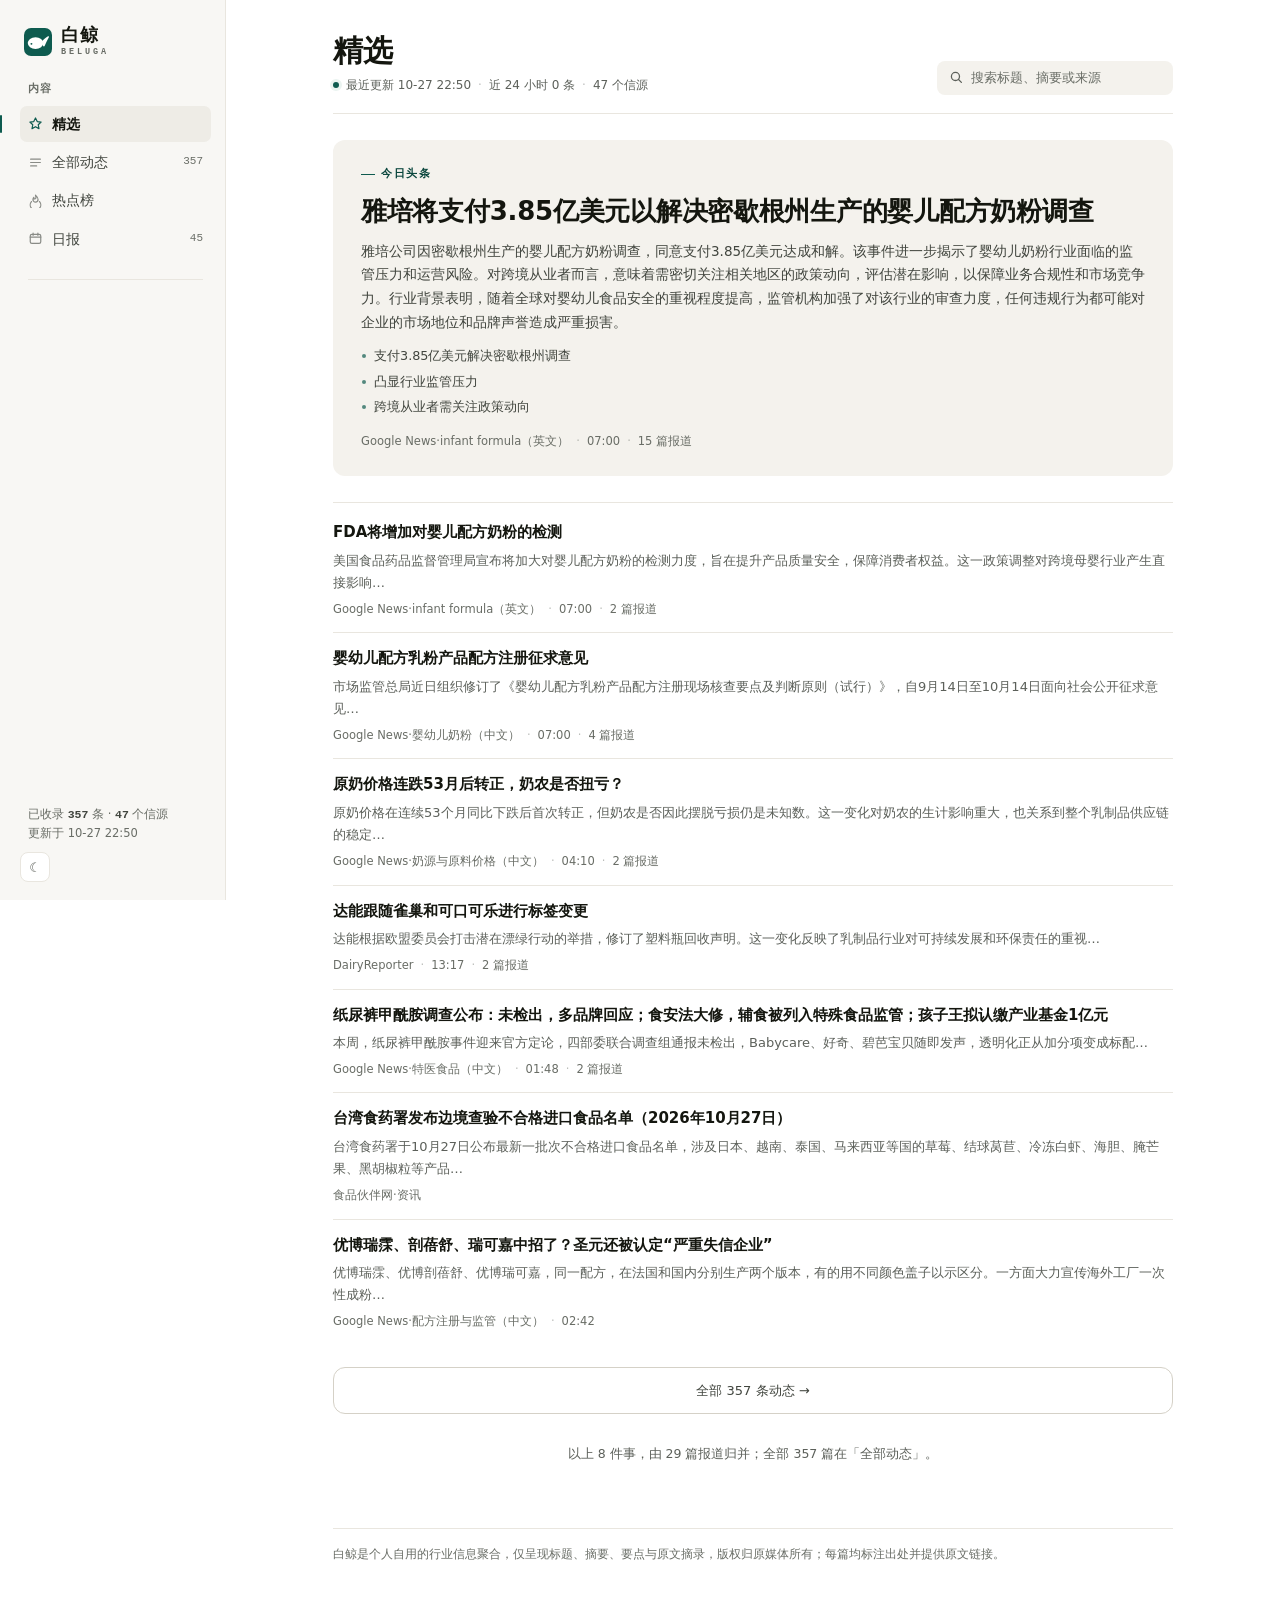
==== commit 0f40f4b5: "删掉遗留的主题入口，返回列表加重一档" ====
--- a/index.html
+++ b/index.html
@@ -60,10 +60,6 @@
         <svg viewBox="0 0 20 20" fill="none" stroke="currentColor" stroke-width="1.6" stroke-linecap="round" stroke-linejoin="round"><rect x="3" y="4.4" width="14" height="12.2" rx="2.2"/><path d="M3 8.2h14M6.8 2.9v2.9M13.2 2.9v2.9"/></svg>
         日报
         <span class="n" id="n-daily"></span>
-      </button>
-      <button class="nav-item" type="button" data-view="topics">
-        <svg viewBox="0 0 20 20" fill="none" stroke="currentColor" stroke-width="1.6" stroke-linecap="round" stroke-linejoin="round"><path d="M3.8 8.9V4.7c0-.5.4-.9.9-.9h4.2c.24 0 .47.1.64.27l6.69 6.69a.9.9 0 0 1 0 1.27l-4.85 4.85a.9.9 0 0 1-1.27 0L4.07 9.54a.9.9 0 0 1-.27-.64Z"/><circle cx="7.7" cy="7.7" r="1.15"/></svg>
-        主题
       </button>
     </div>
 
--- a/assets/style.css
+++ b/assets/style.css
@@ -219,6 +219,22 @@
   font-family: var(--font-num);
 }
 
+/* 详情页里的"返回列表"是这一页唯一的主操作，比"热点榜/日报"这类跳转重一档：
+   字大一号、加粗、箭头用强调色。读者从列表点进来，最先要能一眼找到退路。 */
+.nav-back {
+  padding: 9px 8px;
+  font-size: 15px;
+  font-weight: 600;
+  color: var(--ink);
+}
+.nav-back svg {
+  width: 18px;
+  height: 18px;
+  color: var(--accent);
+  opacity: 1;
+}
+.nav-back:hover { background: var(--surface-3); color: var(--ink); }
+
 .rail-sep { height: 1px; background: var(--line); margin: 2px 8px; }
 
 /* 分类：名字 + 计数 + 一条按占比伸缩的细条。
@@ -1496,6 +1512,10 @@
      去掉 5 个 14px 图标正好全部装下，不用横滑，也不会把"主题"切半截 */
   .nav-item svg { display: none; }
   .nav-item .n { display: none; }
+  /* 返回列表在手机上和"热点榜/日报"排成一行，留一个箭头、字号大一档，
+     否则三个纯文字按钮长得一样，看不出哪个是退路 */
+  .nav-back { font-size: 14.5px; }
+  .nav-back svg { display: block; width: 15px; height: 15px; }
   /* 桌面用左侧竖条表示"当前在哪一屏"，手机上竖条被隐藏了，
      改成底色——否则四个按钮长得一模一样，看不出当前视图 */
   .nav-item[aria-current="true"] {
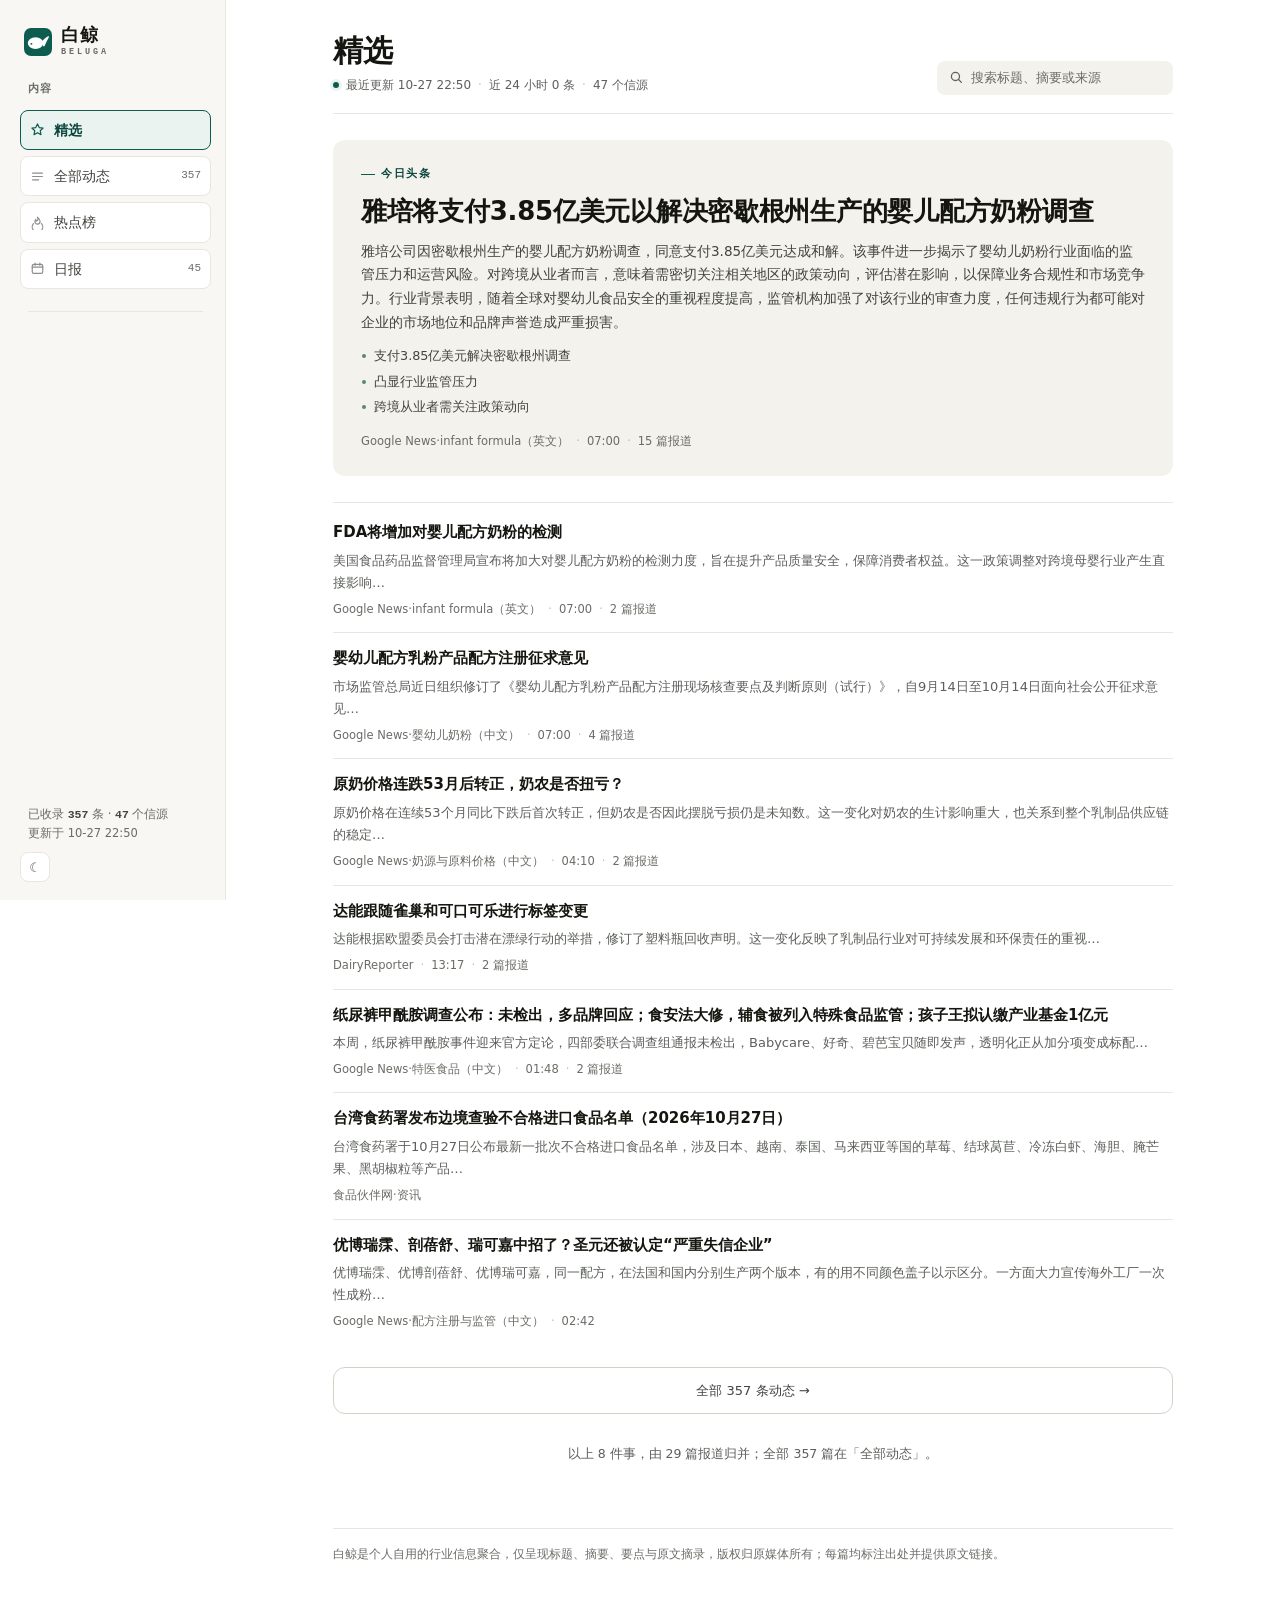
==== commit cb4c83c3: "四个主栏目套上边框，和分类拉开层级" ====
--- a/index.html
+++ b/index.html
@@ -39,7 +39,7 @@
          这个按钮在宽屏下 display:none，只有 ≤860px 才出现。 -->
     <button class="icon-btn theme-float" type="button" data-theme-toggle aria-label="切换深浅色" title="切换深浅色">☾</button>
 
-    <div class="rail-group">
+    <div class="rail-group rail-nav">
       <div class="rail-label">内容</div>
       <button class="nav-item" type="button" data-view="pick">
         <svg viewBox="0 0 20 20" fill="none" stroke="currentColor" stroke-width="1.6" stroke-linejoin="round"><path d="M10 2.6 12.3 7.4l5.2.66-3.85 3.6.99 5.14L10 14.28l-4.64 2.52.99-5.14L2.5 8.06l5.2-.66Z"/></svg>
--- a/assets/style.css
+++ b/assets/style.css
@@ -169,6 +169,8 @@
 .brand-sub { display: none; }
 
 .rail-group { display: flex; flex-direction: column; gap: 2px; }
+/* 主导航是四个独立的框，挨得太紧会连成一条 */
+.rail-nav { gap: 6px; }
 /* flex 会盖住 hidden 属性，得显式收一次：精选视图要把"分类"整块藏掉 */
 .rail-group[hidden] { display: none; }
 .rail-label {
@@ -180,38 +182,36 @@
   text-transform: uppercase;
 }
 
-/* 导航：选中态不再用"白底盒子 + 阴影"（那是在侧栏里又画了一张卡片），
-   改成左侧 2px 主色条 + 文字加深 —— 它长在栏上，不是浮在栏上。 */
+/* 导航：四个主栏目做成带框的一级入口。
+   原来只是四行灰字，跟下面的分类、跟正文里的普通链接长得一模一样，
+   读者一眼看不出"这是在四屏之间切"。套上框之后，它是一组主入口，
+   分类退成里面的筛选，层级一眼分得开。
+   原先那条"左侧 2px 竖条"的选中标记撤掉——有边框之后它是第二套标记。 */
 .nav-item {
   position: relative;
   display: flex;
   align-items: center;
   gap: 9px;
-  padding: 7px 8px;
-  border-radius: 7px;
+  padding: 8px 9px;
+  border: 1px solid var(--line);
+  border-radius: 8px;
   color: var(--ink-2);
   font-size: 13.8px;
-  border: 0;
+  background: var(--surface);
   cursor: pointer;
-  background: none;
   text-align: left;
   width: 100%;
-  transition: background .13s, color .13s;
+  transition: background .13s, border-color .13s, color .13s;
 }
 .nav-item svg { width: 15px; height: 15px; flex: none; opacity: .6; }
-.nav-item:hover { background: var(--surface-3); color: var(--ink); }
-.nav-item[aria-current="true"] { background: var(--surface-3); color: var(--ink); font-weight: 600; }
+.nav-item:hover { background: var(--surface-2); border-color: var(--line-strong); color: var(--ink); }
+.nav-item[aria-current="true"] {
+  background: var(--accent-soft);
+  border-color: var(--accent);
+  color: var(--accent-ink);
+  font-weight: 600;
+}
 .nav-item[aria-current="true"] svg { opacity: 1; color: var(--accent); }
-.nav-item[aria-current="true"]::before {
-  content: "";
-  position: absolute;
-  left: -20px;
-  top: 9px;
-  bottom: 9px;
-  width: 2px;
-  border-radius: 2px;
-  background: var(--accent);
-}
 .nav-item .n {
   margin-left: auto;
   font-size: 11px;
@@ -1123,7 +1123,9 @@
 
 /* ---------------------------------------------------------- 详情页 */
 
-.article { max-width: 728px; }
+/* 阅读栏限宽 728，但容器比它宽：贴左摆会在右侧空出一大条，
+   整篇看着像被裁过。居中之后左右留白对称，视线落在中间那一列。 */
+.article { max-width: 728px; margin: 0 auto; }
 .article-meta {
   display: flex;
   align-items: center;
@@ -1270,7 +1272,12 @@
 .fact dd { margin: 0; font-size: 12.8px; color: var(--ink-2); }
 
 /* 延伸阅读 */
-.extend { margin-top: 30px; }
+/* 正文一列居中，下面这两块（相关阅读/延伸阅读）跟着收成同一栏宽。
+   不收的话它们比正文宽 112px，滚动到页尾会突然看出左右都没对齐。 */
+.extend {
+  max-width: 728px;
+  margin: 30px auto 0;
+}
 .extend-list { display: flex; flex-direction: column; }
 .extend-item {
   display: flex;
@@ -1504,8 +1511,10 @@
     width: auto;
     flex: none;
     white-space: nowrap;
-    padding: 9px 12px;
-    font-size: 13px;
+    /* 主题栏目撤掉后这一行只剩四项，宽度有余量，
+       把点击区域撑大一点：手机上 6px 的差距就是误触和点中的差距 */
+    padding: 11px 14px;
+    font-size: 13.5px;
     border-radius: 6px;
   }
   /* 手机上去掉图标、只留文字：五个栏目加起来比 375px 只多一点点，
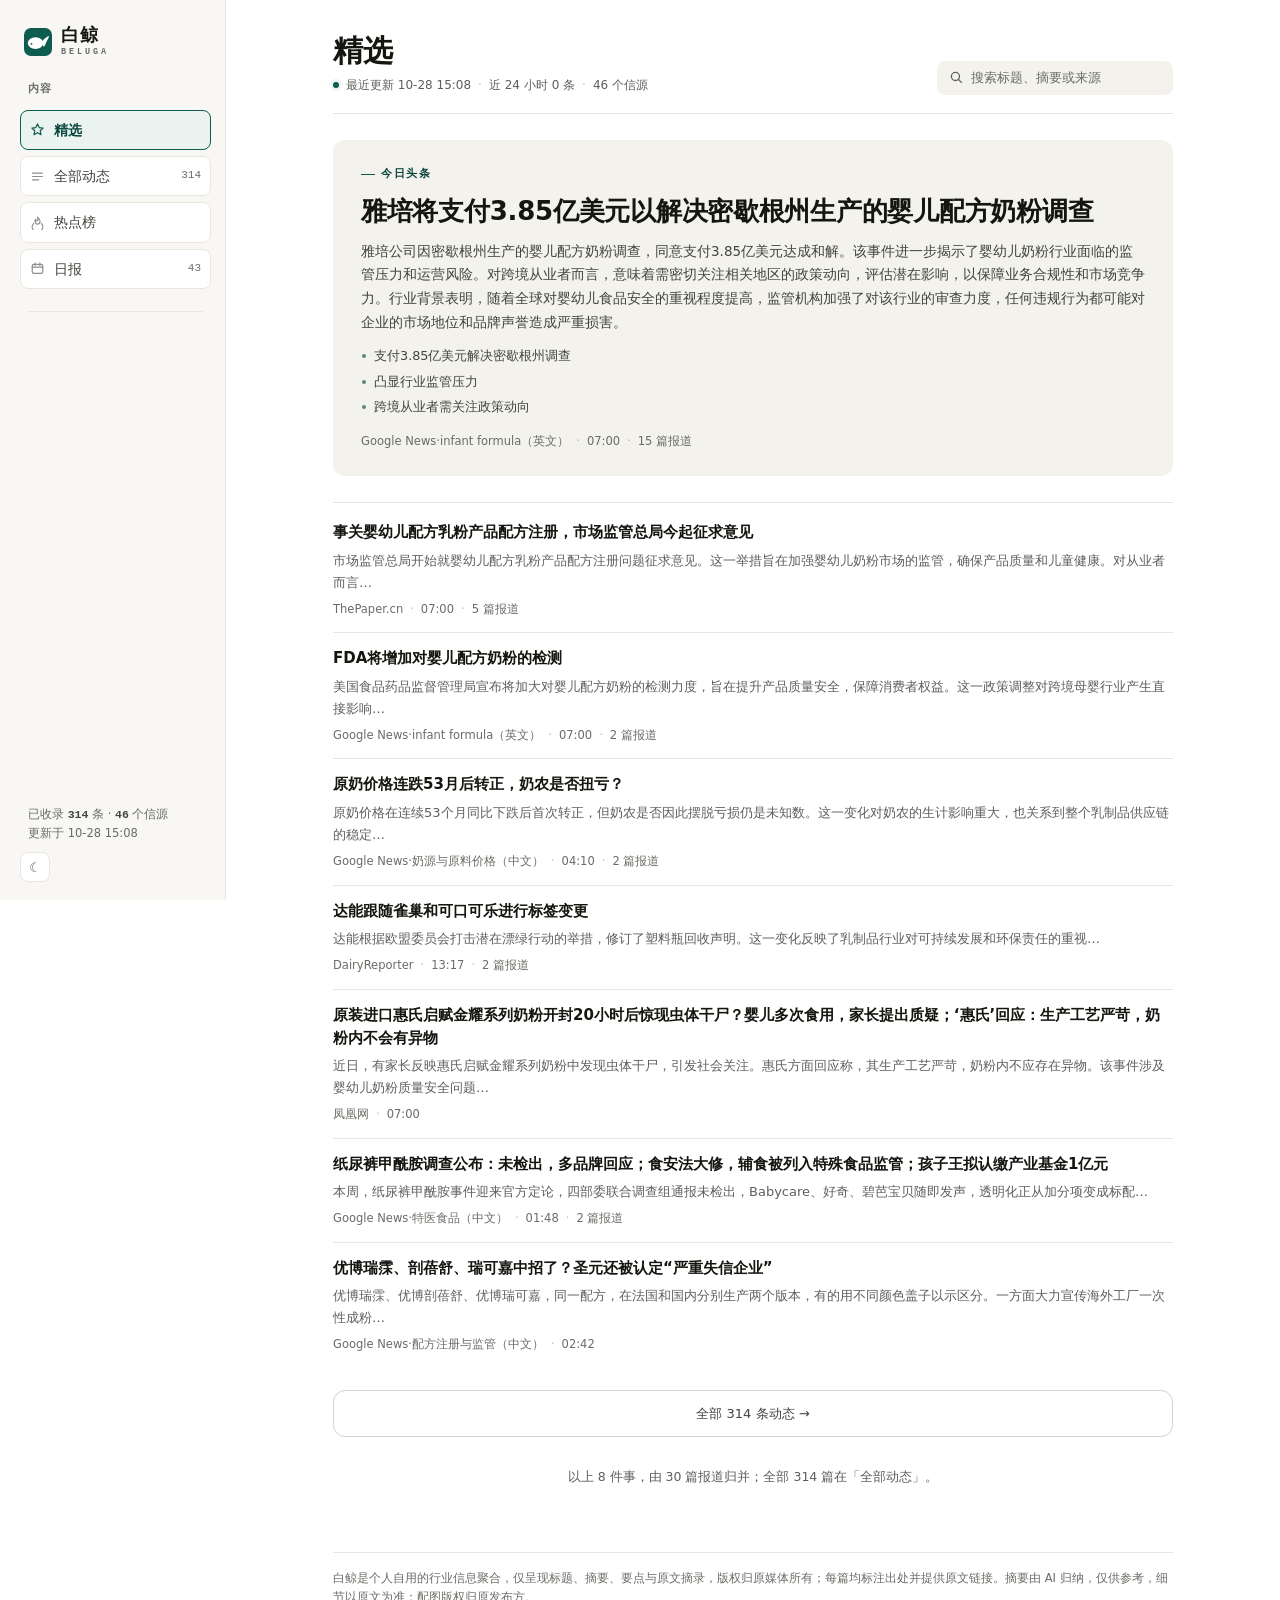
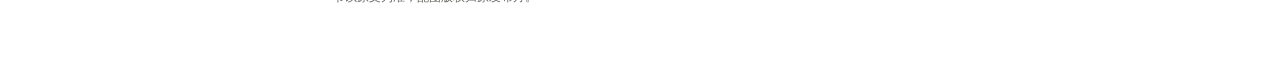
==== commit 4823855d: "收紧主题规则、去重加实体指纹、补海外一手源与健康告警 筛选 - relevance 新增三组拦截：商品导购稿、本地门店广告、社会新闻与地方政务稿；   带"；"的多条汇总稿不再按公关稿误杀 - 治理/" ====
--- a/index.html
+++ b/index.html
@@ -116,7 +116,7 @@
       <button id="more-btn" class="more-btn" type="button" hidden>加载更多</button>
 
       <footer class="site-footer">
-        <p>白鲸是个人自用的行业信息聚合，仅呈现标题、摘要、要点与原文摘录，版权归原媒体所有；每篇均标注出处并提供原文链接。</p>
+        <p>白鲸是个人自用的行业信息聚合，仅呈现标题、摘要、要点与原文摘录，版权归原媒体所有；每篇均标注出处并提供原文链接。摘要由 AI 归纳，仅供参考，细节以原文为准；配图版权归原发布方。</p>
       </footer>
 
     </div>
--- a/assets/style.css
+++ b/assets/style.css
@@ -322,6 +322,10 @@
 .rail-stat b { color: var(--ink-2); font-weight: 600; font-family: var(--font-num); }
 
 .icon-btn {
+  /* 必须自己定位：下面的 ::after 用 inset:-6px 撑热区，
+     一旦按钮不是定位元素，伪元素会挂到最近的定位祖先（.rail 是 sticky）
+     上，铺满整条侧栏——点导航、点分类、点空白全被它吃掉，变成切深浅色。 */
+  position: relative;
   width: 30px;
   height: 30px;
   display: grid;
@@ -606,7 +610,7 @@
 .filters {
   display: flex;
   flex-wrap: wrap;
-  gap: 7px;
+  gap: 6px;
   margin-top: 20px;
 }
 /* display:flex 会盖掉 hidden 的默认 display:none，必须显式收回 */
@@ -617,7 +621,9 @@
   align-items: center;
   gap: 6px;
   height: 30px;
-  padding: 0 12px;
+  /* 内边距和间距各收 1px：这一行能多塞进一个是一个。
+     桌面容器 717px 装不下九个，但少掉一个就意味着第二行不至于只剩一项。 */
+  padding: 0 11px;
   border-radius: 999px;
   border: 1px solid var(--line);
   background: var(--surface);
@@ -774,6 +780,18 @@
   min-width: 0;
 }
 .it-m .src { overflow: hidden; text-overflow: ellipsis; white-space: nowrap; }
+
+/* AI 摘要标识：只要求"能被看见"，不能抢标题和来源的注意力。
+   10px 灰字、无底色无边框，跟在来源后面。 */
+.it-m .ai-mark {
+  flex: none;
+  font-size: 10px;
+  line-height: 1;
+  letter-spacing: .04em;
+  color: var(--faint);
+  opacity: .8;
+  cursor: help;
+}
 
 /* 热度分压在元信息行最右：全部动态是纯时间流，读者需要一个"哪条更值得
    点开"的线索，但它不该独占一行，也不该比标题更响 */
@@ -1616,8 +1634,19 @@
   /* 分类筛选条已经在内容区顶部，侧栏这一行让位：
      顶栏三段（报头 / 导航 / 分类）在手机上吃掉的首屏太多，留两段就够。 */
   #rail-cats { display: none !important; }
-  .filters { margin-top: 14px; }
-  .fchip { height: 28px; padding: 0 10px; font-size: 12px; }
+  /* 手机上的筛选条只占一行、横向滑动。换行的话要吃掉七十来像素，
+     首屏那张卡片被顶到屏幕外；右侧渐隐，提示后面还有分类。 */
+  .filters {
+    flex-wrap: nowrap;
+    overflow-x: auto;
+    scrollbar-width: none;
+    margin-top: 14px;
+    padding-right: 22px;
+    -webkit-mask-image: linear-gradient(90deg, #000 0, #000 calc(100% - 26px), transparent 100%);
+    mask-image: linear-gradient(90deg, #000 0, #000 calc(100% - 26px), transparent 100%);
+  }
+  .filters::-webkit-scrollbar { display: none; }
+  .fchip { height: 28px; padding: 0 10px; font-size: 12px; flex: none; }
 
   .origin { flex-direction: column; align-items: stretch; gap: 11px; }
   .origin .btn-primary { margin-left: 0; justify-content: center; }
@@ -1689,15 +1718,8 @@
   .theme-float:active { transform: scale(.94); }
 }
 
-/* ---------------------------------------------------------- 宽屏收框
-   ≥1600px 时把侧栏和内容一起收进一个居中的框：1920 宽屏上原来
-   侧栏贴着屏幕最左、与居中的内容列隔着约 300px 空白，像被遗忘在角落。
-   收框后两者始终挨着，两侧留白交给页面底色。 */
-@media (min-width: 1600px) {
-  .shell {
-    max-width: 1320px;
-    margin: 0 auto;
-    border-inline: 1px solid var(--line);
-  }
-  .main { padding-inline: 56px; }
-}
+/* 宽屏不再收框。
+   v2 曾把 ≥1600px 的整页收进 1320px 居中，结果 1920 屏上侧栏被推到
+   x=301、内容列只剩 840，整站像一条细缝，左右各留 300 空白——
+   页面变"短"、缩略图被挤成小方块，读起来比原来更累。
+   这里回到全宽：侧栏贴左，内容列自己控宽，留白交给内容列的上限。 */
